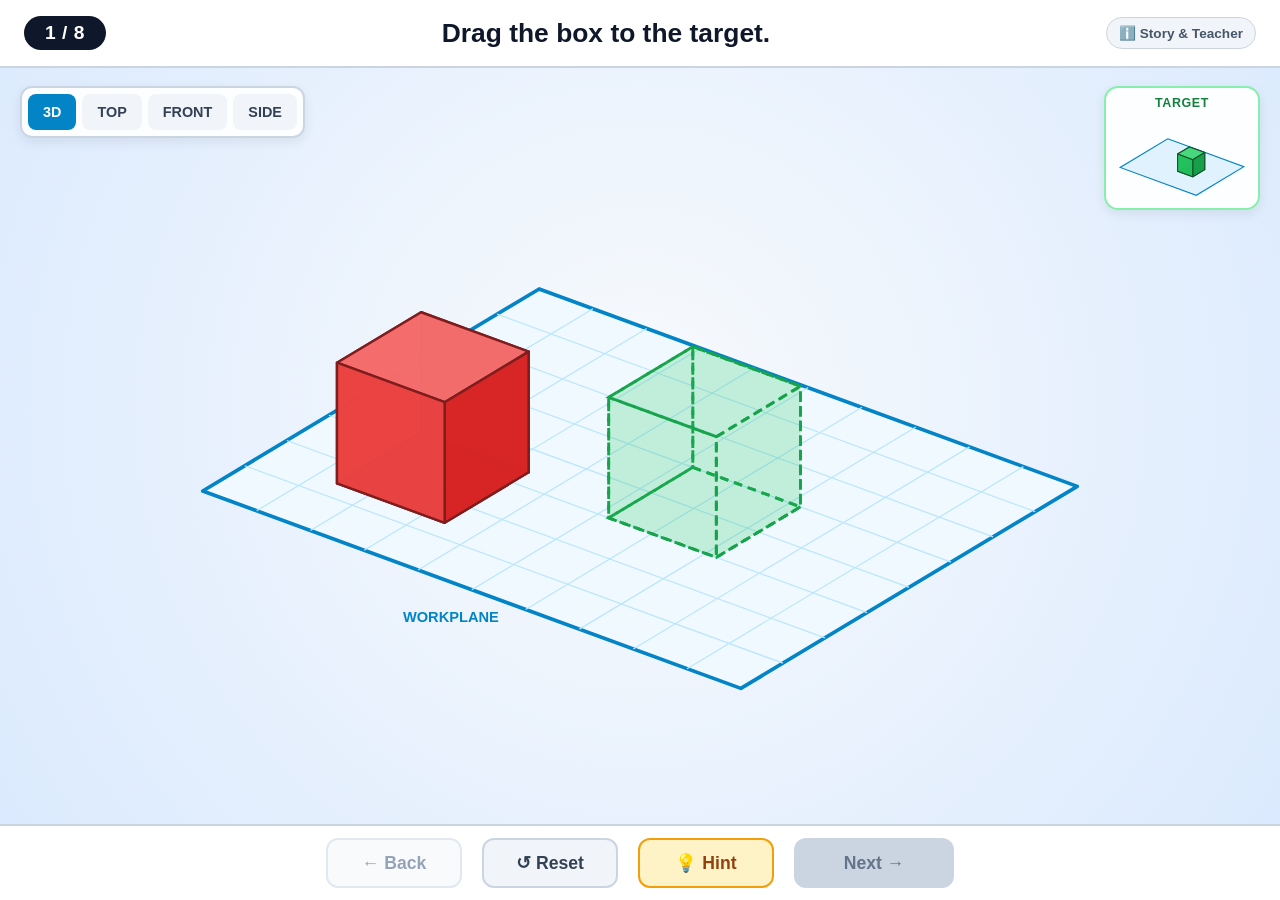
==== Builder-Island-Student.html @ 07649b6f "Complete Builder Island 3D Practice Playground" ====
<!DOCTYPE html>
<html lang="en">
<head>
  <meta charset="UTF-8" />
  <meta name="viewport" content="width=device-width, initial-scale=1.0" />
  <title>Builder Island</title>
  <link rel="icon" href="data:image/svg+xml,%3Csvg xmlns='http://www.w3.org/2000/svg' viewBox='0 0 64 64'%3E%3Crect x='12' y='16' width='40' height='36' rx='8' fill='%2338bdf8' stroke='%230284c7' stroke-width='4'/%3E%3Ccircle cx='24' cy='34' r='5' fill='%230f172a'/%3E%3Ccircle cx='40' cy='34' r='5' fill='%230f172a'/%3E%3C/svg%3E" />
  <style>
:root {
  --bg-sky: #e0f2fe;
  --bg-bar: #ffffff;
  --text-dark: #0f172a;
  --primary: #0284c7;
  --success: #16a34a;
  --hint-amber: #f59e0b;
  --border-light: #cbd5e1;
}

*,
*::before,
*::after {
  box-sizing: border-box;
}

html,
body {
  margin: 0;
  padding: 0;
  width: 100%;
  height: 100%;
  overflow: hidden;
  font-family: -apple-system, BlinkMacSystemFont, "Segoe UI", Roboto, Helvetica, Arial, sans-serif;
  background: var(--bg-sky);
  color: var(--text-dark);
  user-select: none;
}

.hidden {
  display: none !important;
}

.app-shell {
  display: flex;
  flex-direction: column;
  width: 100vw;
  height: 100vh;
}

/* 1 & 2. Minimal Top Bar: Progress (e.g., 1 / 8) + Short Instruction (<= 6 words) */
.top-bar {
  height: 68px;
  background: var(--bg-bar);
  border-bottom: 2px solid var(--border-light);
  padding: 0 24px;
  display: flex;
  align-items: center;
  justify-content: space-between;
  gap: 16px;
  flex-shrink: 0;
}

.progress-badge {
  background: #0f172a;
  color: #ffffff;
  font-size: 1.2rem;
  font-weight: 800;
  padding: 6px 16px;
  border-radius: 999px;
  letter-spacing: 0.5px;
  min-width: 82px;
  text-align: center;
}

.short-instruction {
  margin: 0;
  font-size: 1.65rem;
  font-weight: 800;
  color: #0f172a;
  text-align: center;
  flex: 1;
}

.info-corner-btn {
  background: #f1f5f9;
  border: 1px solid #cbd5e1;
  color: #475569;
  font-size: 0.85rem;
  font-weight: 600;
  padding: 7px 12px;
  border-radius: 999px;
  cursor: pointer;
}

.info-corner-btn:hover {
  background: #e2e8f0;
  color: #0f172a;
}

.storage-toast {
  background: #fef3c7;
  color: #92400e;
  text-align: center;
  padding: 4px 12px;
  font-size: 0.82rem;
  font-weight: 700;
}

/* 3. Single Large 3D Interactive Workspace */
.stage-container {
  position: relative;
  flex: 1;
  width: 100%;
  background: radial-gradient(circle at 50% 45%, #f8fafc 0%, #dbeafe 100%);
  overflow: hidden;
  display: flex;
  align-items: center;
  justify-content: center;
}

.workspace-svg {
  width: 100%;
  height: 100%;
  display: block;
  touch-action: none;
}

/* ViewCube Face Switcher inside 3D Workspace */
.viewcube-widget {
  position: absolute;
  top: 18px;
  left: 20px;
  display: flex;
  gap: 6px;
  background: rgba(255, 255, 255, 0.92);
  padding: 6px;
  border-radius: 12px;
  border: 2px solid #cbd5e1;
  box-shadow: 0 4px 12px rgba(15, 23, 42, 0.08);
}

.cube-face-btn {
  background: #f1f5f9;
  border: 2px solid transparent;
  border-radius: 8px;
  padding: 8px 13px;
  font-size: 0.9rem;
  font-weight: 800;
  color: #334155;
  cursor: pointer;
  transition: all 0.12s ease;
}

.cube-face-btn:hover {
  background: #e2e8f0;
}

.cube-face-btn.active {
  background: var(--primary);
  color: #ffffff;
}

.cube-face-btn.hint-pulse {
  border-color: var(--hint-amber);
  box-shadow: 0 0 0 4px rgba(245, 158, 11, 0.35);
  animation: pulseRing 1s infinite alternate;
}

/* 4. Small Target Outline / Schematic Thumbnail */
.target-preview-card {
  position: absolute;
  top: 18px;
  right: 20px;
  width: 156px;
  background: rgba(255, 255, 255, 0.94);
  border: 2px solid #86efac;
  border-radius: 14px;
  padding: 8px 10px 6px;
  box-shadow: 0 4px 12px rgba(15, 23, 42, 0.08);
  display: flex;
  flex-direction: column;
  align-items: center;
  pointer-events: none;
}

.target-preview-label {
  font-size: 0.78rem;
  font-weight: 800;
  text-transform: uppercase;
  color: #15803d;
  letter-spacing: 0.6px;
}

.target-mini-svg {
  width: 136px;
  height: 92px;
  display: block;
}

/* Visual Hint Toast */
.hint-toast {
  position: absolute;
  bottom: 20px;
  left: 50%;
  transform: translateX(-50%);
  background: #fffbeb;
  border: 2px solid var(--hint-amber);
  color: #92400e;
  font-size: 1.05rem;
  font-weight: 800;
  padding: 8px 20px;
  border-radius: 999px;
  box-shadow: 0 6px 16px rgba(15, 23, 42, 0.12);
  pointer-events: none;
}

/* 5. Bottom Bar: Reset, Hint, Next */
.bottom-bar {
  height: 76px;
  background: var(--bg-bar);
  border-top: 2px solid var(--border-light);
  padding: 0 28px;
  display: flex;
  align-items: center;
  justify-content: center;
  gap: 20px;
  flex-shrink: 0;
}

.ctrl-btn {
  min-width: 136px;
  height: 50px;
  border-radius: 12px;
  border: 2px solid transparent;
  font-family: inherit;
  font-size: 1.1rem;
  font-weight: 800;
  cursor: pointer;
  transition: transform 0.1s ease, background 0.15s ease, opacity 0.15s ease;
}

.ctrl-btn:active:not(:disabled) {
  transform: scale(0.97);
}

.btn-prev {
  background: #f1f5f9;
  border-color: #cbd5e1;
  color: #334155;
}

.btn-prev:hover:not(:disabled) {
  background: #e2e8f0;
}

.btn-prev:disabled {
  background: #f8fafc;
  border-color: #e2e8f0;
  color: #94a3b8;
  cursor: not-allowed;
}

.btn-reset {
  background: #f1f5f9;
  border-color: #cbd5e1;
  color: #334155;
}

.btn-reset:hover {
  background: #e2e8f0;
}

.btn-hint {
  background: #fef3c7;
  border-color: #f59e0b;
  color: #92400e;
}

.btn-hint:hover {
  background: #fde68a;
}

.btn-next {
  background: var(--success);
  color: #ffffff;
  min-width: 160px;
}

.btn-next:disabled {
  background: #cbd5e1;
  color: #64748b;
  cursor: not-allowed;
}

.btn-next:not(:disabled) {
  box-shadow: 0 4px 14px rgba(22, 163, 74, 0.35);
  animation: pulseRing 0.9s infinite alternate;
}

@keyframes pulseRing {
  from {
    transform: scale(1);
  }
  to {
    transform: scale(1.05);
  }
}

/* Separate Story & Teacher Info Modal */
.modal-backdrop {
  position: fixed;
  inset: 0;
  background: rgba(15, 23, 42, 0.55);
  display: flex;
  align-items: center;
  justify-content: center;
  padding: 16px;
  z-index: 200;
}

.modal-card {
  background: #ffffff;
  border-radius: 16px;
  max-width: 520px;
  width: 100%;
  padding: 20px;
  box-shadow: 0 20px 40px rgba(15, 23, 42, 0.25);
  user-select: text;
}

.modal-header {
  display: flex;
  justify-content: space-between;
  align-items: center;
  margin-bottom: 12px;
}

.modal-header h2 {
  margin: 0;
  font-size: 1.2rem;
}

.modal-close-btn {
  background: transparent;
  border: none;
  font-size: 1.25rem;
  cursor: pointer;
}

.practice-badge {
  display: inline-block;
  background: #fef08a;
  color: #854d0e;
  font-weight: 800;
  font-size: 0.82rem;
  padding: 4px 10px;
  border-radius: 999px;
  margin: 0 0 10px;
}

.modal-body h3 {
  margin: 12px 0 4px;
  font-size: 1rem;
}

.modal-body p {
  margin: 0 0 8px;
  font-size: 0.92rem;
  color: #334155;
  line-height: 1.45;
}

.modal-complete-card {
  max-width: 560px;
}

.skills-grid {
  display: grid;
  grid-template-columns: repeat(2, 1fr);
  gap: 6px;
  margin: 6px 0 12px;
}

.skill-chip {
  background: #dcfce7;
  color: #166534;
  border: 1px solid #86efac;
  border-radius: 8px;
  padding: 5px 10px;
  font-size: 0.84rem;
  font-weight: 700;
}

.self-check-list {
  list-style: none;
  padding: 0;
  margin: 6px 0 12px;
  display: flex;
  flex-direction: column;
  gap: 6px;
}

.self-check-list li label {
  display: flex;
  align-items: center;
  gap: 8px;
  background: #f8fafc;
  border: 1px solid #e2e8f0;
  border-radius: 8px;
  padding: 6px 10px;
  font-size: 0.88rem;
  font-weight: 600;
  color: #0f172a;
  cursor: pointer;
}

.teacher-notes-details {
  margin-top: 10px;
  background: #f8fafc;
  border: 1px solid #cbd5e1;
  border-radius: 10px;
  padding: 8px 12px;
  font-size: 0.86rem;
}

.teacher-notes-details summary {
  font-weight: 700;
  cursor: pointer;
  color: #334155;
}

.teacher-shot-list {
  margin: 6px 0 0;
  padding-left: 20px;
  color: #334155;
}

.complete-actions {
  display: flex;
  gap: 12px;
  margin-top: 14px;
}

.btn-free-design {
  flex: 1;
  background: var(--primary);
  color: #ffffff;
}

.btn-free-design:hover {
  background: #0369a1;
}

.btn-replay-all {
  flex: 1;
  background: #f1f5f9;
  border-color: #cbd5e1;
  color: #0f172a;
}

.btn-replay-all:hover {
  background: #e2e8f0;
}

/* Tablet Responsive Adjustments */
@media (max-width: 820px) {
  .top-bar {
    padding: 0 14px;
  }
  .short-instruction {
    font-size: 1.25rem;
  }
  .target-preview-card {
    width: 128px;
  }
  .ctrl-btn {
    min-width: 110px;
    font-size: 1rem;
  }
}

</style>
</head>
<body>
  <div class="app-shell">
    <!-- 1 & 2. Minimal Top Bar: Short Progress (e.g. 1 / 8) + Single Short Instruction (<= 6 words) -->
    <header class="top-bar">
      <div class="progress-badge" id="step-progress" aria-label="Progress">1 / 8</div>
      <h1 class="short-instruction" id="step-instruction">Drag the box to the target.</h1>
      <button type="button" class="info-corner-btn" id="btn-open-info" title="Story &amp; Teacher Info">
        ℹ️ Story &amp; Teacher
      </button>
    </header>

    <!-- Storage Warning (only visible if browser storage is blocked) -->
    <div class="storage-toast hidden" id="storage-warning-banner" role="alert">
      Practice mode only — progress won’t save after refresh.
    </div>

    <!-- 3. Single Large 3D Interactive Workspace -->
    <main class="stage-container">
      <svg
        id="workspace-3d"
        viewBox="0 0 1000 620"
        class="workspace-svg"
        role="application"
        aria-label="3D Interactive Workspace"
      >
        <!-- Rendered dynamically by src/app.js -->
      </svg>

      <!-- Interactive ViewCube Overlay inside the 3D Workspace (View Different Faces) -->
      <div class="viewcube-widget" aria-label="View Faces">
        <button type="button" class="cube-face-btn active" data-view="ISO" id="view-btn-iso">3D</button>
        <button type="button" class="cube-face-btn" data-view="TOP" id="view-btn-top">TOP</button>
        <button type="button" class="cube-face-btn" data-view="FRONT" id="view-btn-front">FRONT</button>
        <button type="button" class="cube-face-btn" data-view="SIDE" id="view-btn-side">SIDE</button>
      </div>

      <!-- 4. Small Target Outline / Schematic Thumbnail -->
      <div class="target-preview-card" aria-label="Target Preview">
        <span class="target-preview-label">Target</span>
        <svg id="target-mini-svg" viewBox="0 0 140 100" class="target-mini-svg" aria-hidden="true"></svg>
      </div>

      <!-- Ultra-short visual hint pill (hidden unless Hint is clicked) -->
      <div class="hint-toast hidden" id="hint-toast" role="status"></div>
    </main>

    <!-- 5. Bottom Control Bar: Back, Reset, Hint, Next -->
    <footer class="bottom-bar">
      <button type="button" class="ctrl-btn btn-prev" id="btn-prev" disabled>
        ← Back
      </button>
      <button type="button" class="ctrl-btn btn-reset" id="btn-reset">
        ↺ Reset
      </button>
      <button type="button" class="ctrl-btn btn-hint" id="btn-hint">
        💡 Hint
      </button>
      <button type="button" class="ctrl-btn btn-next" id="btn-next" disabled>
        Next →
      </button>
    </footer>
  </div>

  <!-- Separate Story & Teacher Info Modal (Kept completely out of the main practice interface) -->
  <div class="modal-backdrop hidden" id="modal-info" role="dialog" aria-modal="true" aria-labelledby="modal-info-title">
    <div class="modal-card">
      <div class="modal-header">
        <h2 id="modal-info-title">Builder Island — Story &amp; Teacher Guide</h2>
        <button type="button" class="modal-close-btn" id="btn-close-info" aria-label="Close">✕</button>
      </div>
      <div class="modal-body">
        <p class="practice-badge">Practice model — not the Tinkercad editor.</p>
        <h3>Island Story</h3>
        <p id="story-text">
          “A little robot has arrived on Builder Island. It has no home yet! Help it build a safe base, a doorway, and a welcome sign.”
        </p>
        <h3>Try It in Tinkercad (Student Self-Check)</h3>
        <p>
          In your teacher’s prepared Tinkercad workspace, place a <strong>Box</strong> and resize it to <strong>40 × 30 × 4 mm</strong>.
          (Self-check only — this site never connects to Tinkercad or collects accounts.)
        </p>
        <ul class="self-check-list">
          <li><label><input type="checkbox" class="tinkercad-check" data-check="box" /> Dragged 1 Box onto the Tinkercad Workplane</label></li>
          <li><label><input type="checkbox" class="tinkercad-check" data-check="size" /> Changed dimensions to 40 × 30 × 4 mm</label></li>
          <li><label><input type="checkbox" class="tinkercad-check" data-check="flat" /> Checked TOP and FRONT views (sits flat at Z = 0)</label></li>
        </ul>
        <details class="teacher-notes-details">
          <summary>Teacher Notes &amp; Optional Real Screenshot Checklist</summary>
          <p>
            This site uses original interactive 3D SVGs and does not impersonate the Tinkercad UI. If you prepare printed classroom cards, you can capture these 3 real Tinkercad screenshots:
          </p>
          <ol class="teacher-shot-list">
            <li>Basic Shapes panel showing the red <strong>Box</strong> tool.</li>
            <li>A Box on the Workplane with white resize squares and <code>40 × 30 × 4 mm</code> labels.</li>
            <li>The top-left <strong>ViewCube</strong> showing <code>TOP</code> and <code>FRONT</code> faces.</li>
          </ol>
        </details>
      </div>
    </div>
  </div>

  <!-- Completion Modal after Step 8 (Review My Skills, Try It in Tinkercad, Change My Design, Replay) -->
  <div class="modal-backdrop hidden" id="modal-complete" role="dialog" aria-modal="true" aria-labelledby="modal-complete-title">
    <div class="modal-card modal-complete-card">
      <div class="modal-header">
        <h2 id="modal-complete-title">🎉 Safe Robot Base Complete!</h2>
        <button type="button" class="modal-close-btn" id="btn-close-complete" aria-label="Close">✕</button>
      </div>
      <div class="modal-body">
        <p class="practice-badge">Practice model — not the Tinkercad editor.</p>
        <p>
          You mastered all 8 spatial 3D steps and built Little Bot’s <strong>40 × 30 × 4 mm</strong> Safe Base!
        </p>

        <h3>Review My Skills (8 / 8)</h3>
        <div class="skills-grid" id="skills-review-grid">
          <span class="skill-chip">✓ 1. Drag to Move</span>
          <span class="skill-chip">✓ 2. Stretch Length</span>
          <span class="skill-chip">✓ 3. Push Height (4 mm)</span>
          <span class="skill-chip">✓ 4. Look TOP View</span>
          <span class="skill-chip">✓ 5. Rotate 90°</span>
          <span class="skill-chip">✓ 6. Look FRONT View</span>
          <span class="skill-chip">✓ 7. Lift Cone (Z)</span>
          <span class="skill-chip">✓ 8. Pull Width (40×30×4)</span>
        </div>

        <h3>Try It in Tinkercad (Student Self-Check)</h3>
        <p>
          Open your teacher’s prepared Tinkercad environment and build your real base (self-check only):
        </p>
        <ul class="self-check-list">
          <li><label><input type="checkbox" class="tinkercad-check" data-check="box" /> Place a <strong>Box</strong> on the Workplane</label></li>
          <li><label><input type="checkbox" class="tinkercad-check" data-check="size" /> Resize to <strong>Length 40 mm, Width 30 mm, Height 4 mm</strong></label></li>
          <li><label><input type="checkbox" class="tinkercad-check" data-check="flat" /> Check <strong>TOP</strong> and <strong>FRONT</strong> views</label></li>
        </ul>

        <div class="complete-actions">
          <button type="button" class="ctrl-btn btn-free-design" id="btn-change-design">
            🛠️ Change My Design
          </button>
          <button type="button" class="ctrl-btn btn-replay-all" id="btn-replay-all">
            ↺ Replay 1 / 8
          </button>
        </div>
      </div>
    </div>
  </div>

  <script>
(() => {
/**
 * Builder Island — Minimalist 3D Practice Playground Model
 * Strict single-action per step, independent camera/model state, and shared 3D coordinate basis.
 */

const WORKPLANE = Object.freeze({
  width: 100,
  depth: 80,
  maxHeight: 60
});

const CAMERA_PRESETS = Object.freeze({
  ISO: { face: '3D', yaw: 38, pitch: 28 },
  TOP: { face: 'TOP', yaw: 0, pitch: 88 },
  FRONT: { face: 'FRONT', yaw: 0, pitch: 6 },
  SIDE: { face: 'SIDE', yaw: 88, pitch: 6 }
});

const STORY_INTRO =
  'A little robot has arrived on Builder Island. It has no home yet! Help it build a safe base, a doorway, and a welcome sign.';

/**
 * 8 minimalist hands-on tasks.
 * Each step practices strictly ONE primary action and only enables its relevant control.
 */
const STEPS = Object.freeze([
  {
    step: 1,
    instruction: 'Drag the box to the target.',
    hintText: 'Drag the red box.',
    allowedAction: 'move',
    initialCamera: 'ISO',
    initialBox: { x: 14, y: 46, z: 0, length: 20, width: 20, height: 20, rotation: 0 },
    target: { x: 52, y: 30, z: 0, length: 20, width: 20, height: 20, rotation: 0 }
  },
  {
    step: 2,
    instruction: 'Stretch the box to fit.',
    hintText: 'Drag the right white square.',
    allowedAction: 'length',
    initialCamera: 'ISO',
    initialBox: { x: 30, y: 30, z: 0, length: 20, width: 20, height: 20, rotation: 0 },
    target: { x: 30, y: 30, z: 0, length: 44, width: 20, height: 20, rotation: 0 }
  },
  {
    step: 3,
    instruction: 'Push the top handle down.',
    hintText: 'Drag the top square down.',
    allowedAction: 'height',
    initialCamera: 'ISO',
    initialBox: { x: 30, y: 25, z: 0, length: 40, width: 30, height: 26, rotation: 0 },
    target: { x: 30, y: 25, z: 0, length: 40, width: 30, height: 4, rotation: 0 }
  },
  {
    step: 4,
    instruction: 'Look from the TOP view.',
    hintText: 'Click TOP on the view bar.',
    allowedAction: 'view-top',
    initialCamera: 'ISO',
    requiredFace: 'TOP',
    initialBox: { x: 35, y: 25, z: 0, length: 30, width: 30, height: 14, rotation: 0 },
    target: { x: 35, y: 25, z: 0, length: 30, width: 30, height: 14, rotation: 0 }
  },
  {
    step: 5,
    instruction: 'Rotate the box to fit.',
    hintText: 'Hold and turn the ↻ handle.',
    allowedAction: 'rotate',
    initialCamera: 'ISO',
    initialBox: { x: 30, y: 32, z: 0, length: 40, width: 16, height: 14, rotation: 0 },
    target: { x: 30, y: 32, z: 0, length: 40, width: 16, height: 14, rotation: 90 }
  },
  {
    step: 6,
    instruction: 'Look from the FRONT view.',
    hintText: 'Click FRONT on the view bar.',
    allowedAction: 'view-front',
    initialCamera: 'ISO',
    requiredFace: 'FRONT',
    initialBox: { x: 38, y: 30, z: 0, length: 24, width: 20, height: 26, rotation: 0 },
    target: { x: 38, y: 30, z: 0, length: 24, width: 20, height: 26, rotation: 0 }
  },
  {
    step: 7,
    instruction: 'Lift the block up high.',
    hintText: 'Drag the top black cone up.',
    allowedAction: 'lift',
    initialCamera: 'FRONT',
    initialBox: { x: 35, y: 30, z: 0, length: 30, width: 20, height: 10, rotation: 0 },
    target: { x: 35, y: 30, z: 22, length: 30, width: 20, height: 10, rotation: 0 }
  },
  {
    step: 8,
    instruction: 'Pull the front handle out.',
    hintText: 'Drag the front white square.',
    allowedAction: 'width',
    initialCamera: 'ISO',
    initialBox: { x: 30, y: 25, z: 0, length: 40, width: 14, height: 4, rotation: 0 },
    target: { x: 30, y: 25, z: 0, length: 40, width: 30, height: 4, rotation: 0 }
  }
]);

const TOTAL_STEPS = STEPS.length;

function getStepConfig(stepNumber) {
  const index = Math.max(0, Math.min(STEPS.length - 1, (Number(stepNumber) || 1) - 1));
  return STEPS[index];
}

function clamp(val, min, max) {
  return Math.max(min, Math.min(max, val));
}

function normalizeRotation(deg) {
  const raw = Number(deg) || 0;
  const mod = ((raw % 180) + 180) % 180;
  return Math.round(mod);
}

/**
 * Shared 3D coordinate basis for both rendering and target validation.
 * Rotation pivots around the horizontal center (cx, cy) of the unrotated box.
 * Supports smooth intermediate angles (0..180 deg) while dragging, and exact axis-aligned vertices at 0 and 90 deg.
 */
function getBoxVertices(box) {
  const rot = normalizeRotation(box.rotation);
  const cx = box.x + box.length / 2;
  const cy = box.y + box.width / 2;
  const z0 = box.z || 0;
  const z1 = z0 + box.height;

  if (rot === 0 || rot === 90) {
    const effLength = rot === 90 ? box.width : box.length;
    const effWidth = rot === 90 ? box.length : box.width;

    const x0 = cx - effLength / 2;
    const x1 = cx + effLength / 2;
    const y0 = cy - effWidth / 2;
    const y1 = cy + effWidth / 2;

    return {
      x0,
      x1,
      y0,
      y1,
      z0,
      z1,
      cx,
      cy,
      effLength,
      effWidth,
      corners: [
        { x: x0, y: y0, z: z0 }, // 0: back-left-bottom
        { x: x1, y: y0, z: z0 }, // 1: back-right-bottom
        { x: x1, y: y1, z: z0 }, // 2: front-right-bottom
        { x: x0, y: y1, z: z0 }, // 3: front-left-bottom
        { x: x0, y: y0, z: z1 }, // 4: back-left-top
        { x: x1, y: y0, z: z1 }, // 5: back-right-top
        { x: x1, y: y1, z: z1 }, // 6: front-right-top
        { x: x0, y: y1, z: z1 }  // 7: front-left-top
      ]
    };
  }

  // Smooth intermediate angle during click-and-hold turning
  const rad = (rot * Math.PI) / 180;
  const cosA = Math.cos(rad);
  const sinA = Math.sin(rad);
  const hx = box.length / 2;
  const hy = box.width / 2;

  const localBase = [
    { lx: -hx, ly: -hy },
    { lx: hx, ly: -hy },
    { lx: hx, ly: hy },
    { lx: -hx, ly: hy }
  ];

  const baseCorners = localBase.map(({ lx, ly }) => ({
    x: cx + lx * cosA - ly * sinA,
    y: cy + lx * sinA + ly * cosA
  }));

  const xs = baseCorners.map((p) => p.x);
  const ys = baseCorners.map((p) => p.y);
  const x0 = Math.min(...xs);
  const x1 = Math.max(...xs);
  const y0 = Math.min(...ys);
  const y1 = Math.max(...ys);

  return {
    x0,
    x1,
    y0,
    y1,
    z0,
    z1,
    cx,
    cy,
    effLength: x1 - x0,
    effWidth: y1 - y0,
    corners: [
      { x: baseCorners[0].x, y: baseCorners[0].y, z: z0 },
      { x: baseCorners[1].x, y: baseCorners[1].y, z: z0 },
      { x: baseCorners[2].x, y: baseCorners[2].y, z: z0 },
      { x: baseCorners[3].x, y: baseCorners[3].y, z: z0 },
      { x: baseCorners[0].x, y: baseCorners[0].y, z: z1 },
      { x: baseCorners[1].x, y: baseCorners[1].y, z: z1 },
      { x: baseCorners[2].x, y: baseCorners[2].y, z: z1 },
      { x: baseCorners[3].x, y: baseCorners[3].y, z: z1 }
    ]
  };
}

function createStepState(stepNumber = 1, completedSteps = []) {
  const cfg = getStepConfig(stepNumber);
  const cam = CAMERA_PRESETS[cfg.initialCamera] || CAMERA_PRESETS.ISO;
  return {
    version: 3,
    currentStep: cfg.step,
    completedSteps: Array.from(new Set(completedSteps)),
    box: { ...cfg.initialBox },
    selected: true,
    camera: { ...cam },
    hintActive: false,
    freePlay: false
  };
}

function createInitialState() {
  return createStepState(1, []);
}

/**
 * Evaluates whether the current state matches the step target using the shared 3D coordinate basis.
 */
function evaluateStepMatch(state) {
  const cfg = getStepConfig(state.currentStep);
  const bv = getBoxVertices(state.box);
  const tv = getBoxVertices(cfg.target);

  const tol = 2.5;
  const x0Ok = Math.abs(bv.x0 - tv.x0) <= tol;
  const x1Ok = Math.abs(bv.x1 - tv.x1) <= tol;
  const y0Ok = Math.abs(bv.y0 - tv.y0) <= tol;
  const y1Ok = Math.abs(bv.y1 - tv.y1) <= tol;
  const z0Ok = Math.abs(bv.z0 - tv.z0) <= tol;
  const z1Ok = Math.abs(bv.z1 - tv.z1) <= tol;
  const rotOk = normalizeRotation(state.box.rotation) === normalizeRotation(cfg.target.rotation);
  const faceOk = !cfg.requiredFace || state.camera.face === cfg.requiredFace;

  const matched = x0Ok && x1Ok && y0Ok && y1Ok && z0Ok && z1Ok && rotOk && faceOk;

  return {
    matched,
    x0Ok,
    x1Ok,
    y0Ok,
    y1Ok,
    z0Ok,
    z1Ok,
    rotOk,
    faceOk
  };
}

/**
 * Snaps only the active dimension/property when dragged within 2.5mm of target.
 */
function snapBoxToTargetIfClose(box, target, allowedAction) {
  const next = { ...box };
  if (allowedAction === 'move' && Math.abs(next.x - target.x) <= 3 && Math.abs(next.y - target.y) <= 3) {
    next.x = target.x;
    next.y = target.y;
  }
  if (allowedAction === 'length' && Math.abs(next.length - target.length) <= 2.5) {
    next.length = target.length;
  }
  if (allowedAction === 'width' && Math.abs(next.width - target.width) <= 2.5) {
    next.width = target.width;
  }
  if (allowedAction === 'height' && Math.abs(next.height - target.height) <= 2.5) {
    next.height = target.height;
  }
  if (allowedAction === 'lift' && Math.abs(next.z - target.z) <= 2.5) {
    next.z = target.z;
  }
  if (allowedAction === 'rotate' && Math.abs(next.rotation - target.rotation) <= 15) {
    next.rotation = target.rotation;
  }
  return next;
}

/**
 * Updates only the property permitted by the current step's `allowedAction`.
 * View steps ('view-top', 'view-front') never allow modifying the box.
 */
function updateBoxInState(state, updates, enableSnap = true) {
  const cfg = getStepConfig(state.currentStep);
  const allowed = state.freePlay ? 'all' : cfg.allowedAction;

  // View-only steps do not allow modifying the box
  if (allowed === 'view-top' || allowed === 'view-front') {
    return state;
  }

  const b = state.box;
  let length = b.length;
  let width = b.width;
  let height = b.height;
  let x = b.x;
  let y = b.y;
  let z = b.z;
  let rotation = b.rotation;

  if (allowed === 'all' || allowed === 'length') {
    if (updates.length !== undefined) length = clamp(Math.round(updates.length), 6, WORKPLANE.width - x);
  }
  if (allowed === 'all' || allowed === 'width') {
    if (updates.width !== undefined) width = clamp(Math.round(updates.width), 6, WORKPLANE.depth - y);
  }
  if (allowed === 'all' || allowed === 'height') {
    if (updates.height !== undefined) height = clamp(Math.round(updates.height), 2, WORKPLANE.maxHeight);
  }
  if (allowed === 'all' || allowed === 'move') {
    if (updates.x !== undefined) x = clamp(Math.round(updates.x), 0, WORKPLANE.width - length);
    if (updates.y !== undefined) y = clamp(Math.round(updates.y), 0, WORKPLANE.depth - width);
  }
  if (allowed === 'all' || allowed === 'lift') {
    if (updates.z !== undefined) z = clamp(Math.round(updates.z), 0, 36);
  }
  if (allowed === 'all' || allowed === 'rotate') {
    if (updates.rotation !== undefined) rotation = normalizeRotation(updates.rotation);
  }

  const rawBox = { x, y, z, length, width, height, rotation };
  const finalBox =
    enableSnap && !state.freePlay ? snapBoxToTargetIfClose(rawBox, cfg.target, allowed) : rawBox;

  const nextState = {
    ...state,
    box: finalBox
  };

  const match = evaluateStepMatch(nextState);
  if (match.matched && !nextState.completedSteps.includes(nextState.currentStep)) {
    nextState.completedSteps = [...nextState.completedSteps, nextState.currentStep];
  }

  return nextState;
}

/**
 * Updates ONLY the camera state. Never mutates `state.box`.
 */
function setCameraInState(state, cameraUpdates) {
  const nextCamera = {
    ...state.camera,
    ...cameraUpdates
  };
  const nextState = {
    ...state,
    box: { ...state.box },
    camera: nextCamera
  };
  const match = evaluateStepMatch(nextState);
  if (match.matched && !nextState.completedSteps.includes(nextState.currentStep)) {
    nextState.completedSteps = [...nextState.completedSteps, nextState.currentStep];
  }
  return nextState;
}


/**
 * Builder Island — Progress Storage Manager
 * Uses independent storage key `builder-island.progress.v1`.
 * Isolates demo/test data from student data and handles unavailable storage gracefully.
 */



const STUDENT_STORAGE_KEY = 'builder-island.progress.v1';
const ISOLATED_TEST_STORAGE_KEY = 'builder-island.isolated-test.v1';
const ISOLATED_DEMO_STORAGE_KEY = 'builder-island.demo.v3';

function getRuntimeStorageConfig(searchString = '') {
  const params = new URLSearchParams(searchString);
  const mode = params.get('mode') || 'student';
  const forceDisableStorage = params.get('storage') === 'disabled';
  const isIsolated = mode === 'test' || mode === 'demo';

  let storageKey = STUDENT_STORAGE_KEY;
  if (mode === 'test') storageKey = ISOLATED_TEST_STORAGE_KEY;
  if (mode === 'demo') storageKey = ISOLATED_DEMO_STORAGE_KEY;

  return {
    mode,
    isIsolated,
    forceDisableStorage,
    storageKey
  };
}

function createStorageManager(options = {}) {
  const config = getRuntimeStorageConfig(options.searchString ?? '');
  const storageKey = options.storageKey ?? config.storageKey;
  const forceDisable = options.forceDisableStorage ?? config.forceDisableStorage;

  const memoryFallback = new Map();
  let storageAvailable = false;
  let backend = null;

  if (!forceDisable) {
    try {
      const candidate =
        options.customStorage ??
        (typeof window !== 'undefined' && window.localStorage ? window.localStorage : null);

      if (candidate) {
        const probeKey = `${storageKey}.__probe__`;
        candidate.setItem(probeKey, '1');
        candidate.removeItem(probeKey);
        backend = candidate;
        storageAvailable = true;
      }
    } catch (_err) {
      storageAvailable = false;
      backend = null;
    }
  }

  function sanitizeLoadedState(parsed) {
    if (!parsed || typeof parsed !== 'object' || parsed.version !== 3) {
      return createInitialState();
    }

    const step = Number.isFinite(Number(parsed.currentStep))
      ? Math.max(1, Math.min(TOTAL_STEPS, Math.round(Number(parsed.currentStep))))
      : 1;

    const completedSteps = Array.isArray(parsed.completedSteps)
      ? Array.from(
          new Set(
            parsed.completedSteps
              .map((n) => Number(n))
              .filter((n) => Number.isInteger(n) && n >= 1 && n <= TOTAL_STEPS)
          )
        )
      : [];

    const state = createStepState(step, completedSteps);

    if (parsed.box && typeof parsed.box === 'object') {
      const length = Number.isFinite(Number(parsed.box.length))
        ? clamp(Math.round(Number(parsed.box.length)), 6, WORKPLANE.width)
        : state.box.length;
      const width = Number.isFinite(Number(parsed.box.width))
        ? clamp(Math.round(Number(parsed.box.width)), 6, WORKPLANE.depth)
        : state.box.width;
      const height = Number.isFinite(Number(parsed.box.height))
        ? clamp(Math.round(Number(parsed.box.height)), 2, WORKPLANE.maxHeight)
        : state.box.height;
      const x = Number.isFinite(Number(parsed.box.x))
        ? clamp(Math.round(Number(parsed.box.x)), 0, WORKPLANE.width - length)
        : state.box.x;
      const y = Number.isFinite(Number(parsed.box.y))
        ? clamp(Math.round(Number(parsed.box.y)), 0, WORKPLANE.depth - width)
        : state.box.y;
      const z = Number.isFinite(Number(parsed.box.z))
        ? clamp(Math.round(Number(parsed.box.z)), 0, 36)
        : state.box.z;
      const rotation = Number.isFinite(Number(parsed.box.rotation))
        ? normalizeRotation(parsed.box.rotation)
        : state.box.rotation;

      state.box = { x, y, z, length, width, height, rotation };
    }

    if (parsed.camera && typeof parsed.camera === 'object') {
      state.camera = {
        face: typeof parsed.camera.face === 'string' ? parsed.camera.face : state.camera.face,
        yaw: Number.isFinite(Number(parsed.camera.yaw)) ? Number(parsed.camera.yaw) : state.camera.yaw,
        pitch: Number.isFinite(Number(parsed.camera.pitch)) ? Number(parsed.camera.pitch) : state.camera.pitch
      };
    }

    return state;
  }

  function loadProgress() {
    try {
      const raw = storageAvailable && backend ? backend.getItem(storageKey) : memoryFallback.get(storageKey);
      if (!raw) return createInitialState();
      return sanitizeLoadedState(JSON.parse(raw));
    } catch (_err) {
      return createInitialState();
    }
  }

  function saveProgress(state) {
    const payload = JSON.stringify({
      version: 3,
      updatedAt: new Date().toISOString(),
      currentStep: state.currentStep,
      completedSteps: state.completedSteps,
      box: state.box,
      camera: state.camera
    });

    if (storageAvailable && backend) {
      try {
        backend.setItem(storageKey, payload);
        return { savedToPersistentStorage: true, storageKey };
      } catch (_err) {
        storageAvailable = false;
      }
    }

    memoryFallback.set(storageKey, payload);
    return { savedToPersistentStorage: false, storageKey };
  }

  function clearProgress() {
    if (storageAvailable && backend) {
      try {
        backend.removeItem(storageKey);
      } catch (_err) {
        // ignore
      }
    }
    memoryFallback.delete(storageKey);
  }

  return {
    get storageKey() {
      return storageKey;
    },
    get isStorageAvailable() {
      return storageAvailable;
    },
    get isIsolatedMode() {
      return config.isIsolated;
    },
    get mode() {
      return config.mode;
    },
    loadProgress,
    saveProgress,
    clearProgress
  };
}


/**
 * Builder Island — Minimalist 3D Practice Playground Controller
 * Enforces single-action per step, relevant-only handles, and independent camera/model state.
 */





const storageManager = createStorageManager({
  searchString: typeof window !== 'undefined' ? window.location.search : ''
});

let appState = storageManager.loadProgress();
let pointerSession = null;

const dom = {
  stepProgress: document.getElementById('step-progress'),
  stepInstruction: document.getElementById('step-instruction'),
  storageWarningBanner: document.getElementById('storage-warning-banner'),
  workspaceSvg: document.getElementById('workspace-3d'),
  targetMiniSvg: document.getElementById('target-mini-svg'),
  hintToast: document.getElementById('hint-toast'),
  btnPrev: document.getElementById('btn-prev'),
  btnReset: document.getElementById('btn-reset'),
  btnHint: document.getElementById('btn-hint'),
  btnNext: document.getElementById('btn-next'),
  btnOpenInfo: document.getElementById('btn-open-info'),
  btnCloseInfo: document.getElementById('btn-close-info'),
  modalInfo: document.getElementById('modal-info'),
  modalComplete: document.getElementById('modal-complete'),
  btnCloseComplete: document.getElementById('btn-close-complete'),
  btnChangeDesign: document.getElementById('btn-change-design'),
  btnReplayAll: document.getElementById('btn-replay-all'),
  viewBtns: Array.from(document.querySelectorAll('.cube-face-btn'))
};

/**
 * Projects a 3D point (wx, wy, wz) onto 2D SVG coordinates based on camera yaw & pitch.
 */
function projectPoint(wx, wy, wz, cam, cx = 500, cy = 340, scale = 5.6) {
  const dx = wx - WORKPLANE.width / 2;
  const dy = wy - WORKPLANE.depth / 2;
  const dz = wz;

  const yawRad = (cam.yaw * Math.PI) / 180;
  const pitchRad = (cam.pitch * Math.PI) / 180;

  const rx = dx * Math.cos(yawRad) - dy * Math.sin(yawRad);
  const ry = dx * Math.sin(yawRad) + dy * Math.cos(yawRad);

  const screenX = cx + rx * scale;
  const screenY = cy + ry * Math.sin(pitchRad) * scale - dz * Math.cos(pitchRad) * scale;
  const depth = ry * Math.cos(pitchRad) + dz * Math.sin(pitchRad);

  return { x: screenX, y: screenY, depth };
}

/**
 * Renders a 3D box (either solid interactive block or translucent target ghost outline)
 * using the exact shared `getBoxVertices(box)` coordinate basis from `src/model.js`.
 */
function buildBoxSvgFaces(box, cam, cx, cy, scale, styleOptions) {
  const { corners } = getBoxVertices(box);
  const pts = corners.map((c) => projectPoint(c.x, c.y, c.z, cam, cx, cy, scale));

  const faces = [
    { id: 'bottom', indices: [0, 1, 2, 3] },
    { id: 'back', indices: [0, 1, 5, 4] },
    { id: 'left', indices: [0, 3, 7, 4] },
    { id: 'right', indices: [1, 2, 6, 5] },
    { id: 'front', indices: [3, 2, 6, 7] },
    { id: 'top', indices: [4, 5, 6, 7] }
  ];

  faces.forEach((f) => {
    f.avgDepth = f.indices.reduce((sum, idx) => sum + pts[idx].depth, 0) / 4;
  });
  faces.sort((a, b) => a.avgDepth - b.avgDepth);

  return faces
    .map((f) => {
      const polyPoints = f.indices.map((i) => `${pts[i].x.toFixed(1)},${pts[i].y.toFixed(1)}`).join(' ');
      if (styleOptions.isTarget) {
        return `<polygon points="${polyPoints}" fill="${styleOptions.fill}" stroke="${styleOptions.stroke}" stroke-width="${styleOptions.strokeWidth}" stroke-dasharray="${styleOptions.dashArray || '6 4'}" />`;
      }
      const faceColor = styleOptions.faceColors?.[f.id] || styleOptions.fill;
      return `<polygon points="${polyPoints}" fill="${faceColor}" fill-opacity="${styleOptions.opacity ?? 0.94}" stroke="${styleOptions.stroke}" stroke-width="${styleOptions.strokeWidth}" stroke-linejoin="round" />`;
    })
    .join('');
}

/**
 * Renders only the handle relevant to the current step's `allowedAction` (or all handles in freePlay).
 */
function buildRelevantHandleMarkup(allowedAction, v, cam, cx, cy, scale, hintActive) {
  const hSize = 18;
  const pulseRing = (pt) =>
    `<circle cx="${pt.x.toFixed(1)}" cy="${pt.y.toFixed(1)}" r="24" fill="none" stroke="#f59e0b" stroke-width="4" stroke-dasharray="5 3" pointer-events="none" />`;

  const showAll = allowedAction === 'all';
  const parts = [];

  if (allowedAction === 'move' && hintActive) {
    const centerPt = projectPoint((v.x0 + v.x1) / 2, (v.y0 + v.y1) / 2, (v.z0 + v.z1) / 2, cam, cx, cy, scale);
    parts.push(pulseRing(centerPt));
  }

  if (showAll || allowedAction === 'length') {
    const rightMid = projectPoint(v.x1, (v.y0 + v.y1) / 2, v.z0, cam, cx, cy, scale);
    parts.push(`
      ${hintActive && !showAll ? pulseRing(rightMid) : ''}
      <rect
        class="handle-node"
        data-action="length"
        x="${(rightMid.x - hSize / 2).toFixed(1)}"
        y="${(rightMid.y - hSize / 2).toFixed(1)}"
        width="${hSize}"
        height="${hSize}"
        rx="4"
        fill="#ffffff"
        stroke="#0f172a"
        stroke-width="3"
        style="cursor: ew-resize;"
      />
    `);
  }

  if (showAll || allowedAction === 'width') {
    const frontMid = projectPoint((v.x0 + v.x1) / 2, v.y1, v.z0, cam, cx, cy, scale);
    parts.push(`
      ${hintActive && !showAll ? pulseRing(frontMid) : ''}
      <rect
        class="handle-node"
        data-action="width"
        x="${(frontMid.x - hSize / 2).toFixed(1)}"
        y="${(frontMid.y - hSize / 2).toFixed(1)}"
        width="${hSize}"
        height="${hSize}"
        rx="4"
        fill="#ffffff"
        stroke="#0f172a"
        stroke-width="3"
        style="cursor: ns-resize;"
      />
    `);
  }

  if (showAll || allowedAction === 'height') {
    const topCenter = projectPoint((v.x0 + v.x1) / 2, (v.y0 + v.y1) / 2, v.z1, cam, cx, cy, scale);
    parts.push(`
      ${hintActive && !showAll ? pulseRing(topCenter) : ''}
      <rect
        class="handle-node"
        data-action="height"
        x="${(topCenter.x - hSize / 2).toFixed(1)}"
        y="${(topCenter.y - hSize / 2).toFixed(1)}"
        width="${hSize}"
        height="${hSize}"
        rx="4"
        fill="#ffffff"
        stroke="#2563eb"
        stroke-width="3"
        style="cursor: ns-resize;"
      />
    `);
  }

  if (showAll || allowedAction === 'lift') {
    const topCenter = projectPoint((v.x0 + v.x1) / 2, (v.y0 + v.y1) / 2, v.z1, cam, cx, cy, scale);
    const liftConePt = projectPoint((v.x0 + v.x1) / 2, (v.y0 + v.y1) / 2, v.z1 + 12, cam, cx, cy, scale);
    parts.push(`
      ${hintActive && !showAll ? pulseRing(liftConePt) : ''}
      <line
        x1="${topCenter.x.toFixed(1)}"
        y1="${topCenter.y.toFixed(1)}"
        x2="${liftConePt.x.toFixed(1)}"
        y2="${liftConePt.y.toFixed(1)}"
        stroke="#0f172a"
        stroke-width="2.5"
        pointer-events="none"
      />
      <polygon
        class="handle-node"
        data-action="lift"
        points="${liftConePt.x.toFixed(1)},${(liftConePt.y - 14).toFixed(1)} ${(liftConePt.x - 11).toFixed(1)},${(liftConePt.y + 6).toFixed(1)} ${(liftConePt.x + 11).toFixed(1)},${(liftConePt.y + 6).toFixed(1)}"
        fill="#0f172a"
        stroke="#ffffff"
        stroke-width="2"
        style="cursor: ns-resize;"
      />
    `);
  }

  if (showAll || allowedAction === 'rotate') {
    const c2 = v.corners[2];
    const dirX = c2.x - v.cx;
    const dirY = c2.y - v.cy;
    const len = Math.hypot(dirX, dirY) || 1;
    const hx = c2.x + (dirX / len) * 12;
    const hy = c2.y + (dirY / len) * 12;
    const rotateHandlePt = projectPoint(hx, hy, v.z0, cam, cx, cy, scale);
    const centerPt = projectPoint(v.cx, v.cy, v.z0, cam, cx, cy, scale);
    parts.push(`
      <line
        x1="${centerPt.x.toFixed(1)}"
        y1="${centerPt.y.toFixed(1)}"
        x2="${rotateHandlePt.x.toFixed(1)}"
        y2="${rotateHandlePt.y.toFixed(1)}"
        stroke="#ca8a04"
        stroke-width="2"
        stroke-dasharray="4 4"
        pointer-events="none"
      />
      ${hintActive && !showAll ? pulseRing(rotateHandlePt) : ''}
      <g class="handle-node" data-action="rotate" transform="translate(${rotateHandlePt.x.toFixed(1)}, ${rotateHandlePt.y.toFixed(1)})" style="cursor: grab;">
        <circle r="24" fill="transparent" />
        <circle r="16" fill="#fef08a" stroke="#0f172a" stroke-width="2.5" />
        <text x="0" y="6" text-anchor="middle" font-size="17" font-weight="900" fill="#0f172a">↻</text>
      </g>
    `);
  }

  // View-only steps ('view-top', 'view-front') show NO handles on the box
  return parts.join('');
}

/**
 * Renders the main 3D interactive workspace SVG
 */
function renderMainWorkspace() {
  const cfg = getStepConfig(appState.currentStep);
  const cam = appState.camera;
  const match = evaluateStepMatch(appState);
  const cx = 500;
  const cy = 345;
  const scale = 5.6;

  // 1. Workplane floor grid
  const wpCorners = [
    projectPoint(0, 0, 0, cam, cx, cy, scale),
    projectPoint(WORKPLANE.width, 0, 0, cam, cx, cy, scale),
    projectPoint(WORKPLANE.width, WORKPLANE.depth, 0, cam, cx, cy, scale),
    projectPoint(0, WORKPLANE.depth, 0, cam, cx, cy, scale)
  ];
  const wpPoly = wpCorners.map((p) => `${p.x.toFixed(1)},${p.y.toFixed(1)}`).join(' ');

  let gridLines = '';
  for (let x = 10; x < WORKPLANE.width; x += 10) {
    const p0 = projectPoint(x, 0, 0, cam, cx, cy, scale);
    const p1 = projectPoint(x, WORKPLANE.depth, 0, cam, cx, cy, scale);
    gridLines += `<line x1="${p0.x.toFixed(1)}" y1="${p0.y.toFixed(1)}" x2="${p1.x.toFixed(1)}" y2="${p1.y.toFixed(1)}" stroke="#bae6fd" stroke-width="1" pointer-events="none" />`;
  }
  for (let y = 10; y < WORKPLANE.depth; y += 10) {
    const p0 = projectPoint(0, y, 0, cam, cx, cy, scale);
    const p1 = projectPoint(WORKPLANE.width, y, 0, cam, cx, cy, scale);
    gridLines += `<line x1="${p0.x.toFixed(1)}" y1="${p0.y.toFixed(1)}" x2="${p1.x.toFixed(1)}" y2="${p1.y.toFixed(1)}" stroke="#bae6fd" stroke-width="1" pointer-events="none" />`;
  }

  const frontMid = projectPoint(WORKPLANE.width / 2, WORKPLANE.depth + 5, 0, cam, cx, cy, scale);

  // 2. Target Ghost Outline on the 3D Workplane (uses identical coordinate basis)
  const targetMarkup = buildBoxSvgFaces(cfg.target, cam, cx, cy, scale, {
    isTarget: true,
    fill: match.matched ? 'rgba(34, 197, 94, 0.25)' : 'rgba(34, 197, 94, 0.12)',
    stroke: '#16a34a',
    strokeWidth: match.matched ? 3 : 2.4,
    dashArray: match.matched ? '' : '7 5'
  });

  // 3. Shadow on workplane when box is lifted (z > 0)
  const b = appState.box;
  const v = getBoxVertices(b);
  let shadowMarkup = '';
  if (b.z > 0) {
    const shadowPts = [
      projectPoint(v.x0, v.y0, 0, cam, cx, cy, scale),
      projectPoint(v.x1, v.y0, 0, cam, cx, cy, scale),
      projectPoint(v.x1, v.y1, 0, cam, cx, cy, scale),
      projectPoint(v.x0, v.y1, 0, cam, cx, cy, scale)
    ]
      .map((p) => `${p.x.toFixed(1)},${p.y.toFixed(1)}`)
      .join(' ');
    shadowMarkup = `<polygon points="${shadowPts}" fill="rgba(15, 23, 42, 0.16)" pointer-events="none" />`;
  }

  // 4. Interactive Student Box
  const faceColors = match.matched
    ? {
        top: '#4ade80',
        front: '#22c55e',
        right: '#16a34a',
        left: '#15803d',
        back: '#166534',
        bottom: '#14532d'
      }
    : {
        top: '#f87171',
        front: '#ef4444',
        right: '#dc2626',
        left: '#b91c1c',
        back: '#991b1b',
        bottom: '#7f1d1d'
      };

  const boxFacesMarkup = buildBoxSvgFaces(b, cam, cx, cy, scale, {
    isTarget: false,
    faceColors,
    stroke: match.matched ? '#14532d' : '#7f1d1d',
    strokeWidth: 2
  });

  // Only allow dragging the box body if this is a 'move' step or freePlay mode
  const effectiveAllowed = appState.freePlay ? 'all' : cfg.allowedAction;
  const boxDataAction =
    effectiveAllowed === 'move' || effectiveAllowed === 'all'
      ? 'data-action="move" style="cursor: move;"'
      : 'style="cursor: default;"';

  // 5. Relevant handle ONLY for current step (or all handles in freePlay)
  const handlesMarkup = buildRelevantHandleMarkup(
    effectiveAllowed,
    v,
    cam,
    cx,
    cy,
    scale,
    appState.hintActive
  );

  // Cute Little Bot mascot on the completed Step 8 Safe Robot Base (40 × 30 × 4 mm)
  let robotMascotMarkup = '';
  if (appState.currentStep === TOTAL_STEPS && match.matched && !appState.freePlay) {
    const botPt = projectPoint((v.x0 + v.x1) / 2, (v.y0 + v.y1) / 2, v.z1, cam, cx, cy, scale);
    robotMascotMarkup = `
      <g id="little-bot-mascot" transform="translate(${botPt.x.toFixed(1)}, ${(botPt.y - 22).toFixed(1)})" pointer-events="none">
        <line x1="0" y1="-26" x2="0" y2="-16" stroke="#0284c7" stroke-width="3" stroke-linecap="round" />
        <circle cx="0" cy="-28" r="4" fill="#facc15" stroke="#ca8a04" stroke-width="1.5" />
        <rect x="-16" y="-16" width="32" height="24" rx="6" fill="#38bdf8" stroke="#0284c7" stroke-width="2.5" />
        <circle cx="-6" cy="-5" r="3.5" fill="#0f172a" />
        <circle cx="6" cy="-5" r="3.5" fill="#0f172a" />
      </g>
    `;
  }

  // Success "Nice!" badge above the matched block
  let niceBadgeMarkup = '';
  if (match.matched && !appState.freePlay) {
    const badgeZ = appState.currentStep === TOTAL_STEPS ? v.z1 + 26 : v.z1 + 16;
    const badgePt = projectPoint((v.x0 + v.x1) / 2, (v.y0 + v.y1) / 2, badgeZ, cam, cx, cy, scale);
    niceBadgeMarkup = `
      <g id="nice-badge" transform="translate(${badgePt.x.toFixed(1)}, ${badgePt.y.toFixed(1)})" pointer-events="none">
        <rect x="-42" y="-18" width="84" height="32" rx="16" fill="#16a34a" stroke="#ffffff" stroke-width="2.5" />
        <text x="0" y="4" text-anchor="middle" font-size="16" font-weight="900" fill="#ffffff">Nice!</text>
      </g>
    `;
  }

  dom.workspaceSvg.innerHTML = `
    <rect id="orbit-bg" x="0" y="0" width="1000" height="620" fill="transparent" style="cursor: grab;" />
    <polygon points="${wpPoly}" fill="#f0f9ff" stroke="#0284c7" stroke-width="3" stroke-linejoin="round" pointer-events="none" />
    ${gridLines}
    <text x="${frontMid.x.toFixed(1)}" y="${(frontMid.y + 16).toFixed(1)}" text-anchor="middle" font-size="12" font-weight="800" fill="#0284c7" pointer-events="none">
      WORKPLANE
    </text>

    <g id="target-ghost-group" pointer-events="none">
      ${targetMarkup}
    </g>

    ${shadowMarkup}

    <g id="student-box-group" ${boxDataAction}>
      ${boxFacesMarkup}
    </g>

    ${robotMascotMarkup}
    ${handlesMarkup}
    ${niceBadgeMarkup}
  `;
}

/**
 * Renders the small corner Target schematic thumbnail (#target-mini-svg)
 */
function renderTargetMiniPreview() {
  const cfg = getStepConfig(appState.currentStep);
  const miniCam = cfg.requiredFace ? CAMERA_PRESETS[cfg.requiredFace] : CAMERA_PRESETS.ISO;
  const cx = 70;
  const cy = 62;
  const scale = 1.05;

  const wpCorners = [
    projectPoint(0, 0, 0, miniCam, cx, cy, scale),
    projectPoint(WORKPLANE.width, 0, 0, miniCam, cx, cy, scale),
    projectPoint(WORKPLANE.width, WORKPLANE.depth, 0, miniCam, cx, cy, scale),
    projectPoint(0, WORKPLANE.depth, 0, miniCam, cx, cy, scale)
  ]
    .map((p) => `${p.x.toFixed(1)},${p.y.toFixed(1)}`)
    .join(' ');

  const targetBoxSvg = buildBoxSvgFaces(cfg.target, miniCam, cx, cy, scale, {
    isTarget: false,
    faceColors: {
      top: '#4ade80',
      front: '#22c55e',
      right: '#16a34a',
      left: '#15803d',
      back: '#166534',
      bottom: '#14532d'
    },
    stroke: '#14532d',
    strokeWidth: 1.2
  });

  dom.targetMiniSvg.innerHTML = `
    <polygon points="${wpCorners}" fill="#e0f2fe" stroke="#0284c7" stroke-width="1.2" />
    ${targetBoxSvg}
  `;
}

/**
 * Synchronizes top bar, ViewCube buttons, 3D canvas, mini target preview, and Next button
 */
function renderAll() {
  const cfg = getStepConfig(appState.currentStep);
  const match = evaluateStepMatch(appState);

  dom.stepProgress.textContent = `${appState.currentStep} / ${TOTAL_STEPS}`;
  if (appState.freePlay) {
    dom.stepInstruction.textContent = 'Free build! Try any handle.';
  } else {
    dom.stepInstruction.textContent = match.matched ? 'Nice!' : cfg.instruction;
  }

  if (!storageManager.isStorageAvailable) {
    dom.storageWarningBanner.classList.remove('hidden');
  } else {
    dom.storageWarningBanner.classList.add('hidden');
  }

  // Highlight relevant ViewCube button on view steps ('view-top', 'view-front')
  dom.viewBtns.forEach((btn) => {
    const viewKey = btn.dataset.view;
    const preset = CAMERA_PRESETS[viewKey];
    btn.classList.toggle('active', appState.camera.face === preset.face);

    const isTargetViewBtn =
      (cfg.allowedAction === 'view-top' && viewKey === 'TOP') ||
      (cfg.allowedAction === 'view-front' && viewKey === 'FRONT');
    btn.classList.toggle('hint-pulse', Boolean(!match.matched && isTargetViewBtn));
  });

  // Hint toast
  if (appState.hintActive && !match.matched) {
    dom.hintToast.textContent = cfg.hintText;
    dom.hintToast.classList.remove('hidden');
  } else {
    dom.hintToast.classList.add('hidden');
  }

  // Back & Next buttons
  if (dom.btnPrev) {
    dom.btnPrev.disabled = appState.currentStep <= 1;
  }
  dom.btnNext.disabled = !appState.freePlay && !match.matched;
  dom.btnNext.textContent =
    appState.currentStep === TOTAL_STEPS && (match.matched || appState.freePlay) ? 'Finish 🎉' : 'Next →';

  renderMainWorkspace();
  renderTargetMiniPreview();
}

function persistAndRender() {
  storageManager.saveProgress(appState);
  renderAll();
}

function safeSetPointerCapture(el, pointerId) {
  if (typeof pointerId === 'number' && typeof el.setPointerCapture === 'function') {
    try {
      el.setPointerCapture(pointerId);
    } catch (_err) {
      // Ignore synthetic pointer capture errors
    }
  }
}

function setupInteractions() {
  function clientToSvgPoint(clientX, clientY) {
    const ctm = dom.workspaceSvg.getScreenCTM();
    if (ctm && ctm.a !== 0 && ctm.d !== 0) {
      return {
        x: (clientX - ctm.e) / ctm.a,
        y: (clientY - ctm.f) / ctm.d
      };
    }
    const rect = dom.workspaceSvg.getBoundingClientRect();
    const scaleX = 1000 / Math.max(1, rect.width);
    const scaleY = 620 / Math.max(1, rect.height);
    return {
      x: (clientX - rect.left) * scaleX,
      y: (clientY - rect.top) * scaleY
    };
  }

  dom.workspaceSvg.addEventListener('pointerdown', (e) => {
    const cfg = getStepConfig(appState.currentStep);
    const actionEl = e.target.closest('[data-action]');
    const rawAction = actionEl ? actionEl.dataset.action : 'orbit';

    // Only allow the action permitted by the current step (or any action in freePlay); otherwise fall back to camera orbit
    const isPermitted =
      appState.freePlay && ['move', 'length', 'width', 'height', 'lift', 'rotate'].includes(rawAction)
        ? true
        : rawAction === cfg.allowedAction;
    const action = isPermitted ? rawAction : 'orbit';

    e.preventDefault();
    const v = getBoxVertices(appState.box);
    const centerSvg = projectPoint(v.cx, v.cy, v.z0, appState.camera, 500, 345, 5.6);
    const startSvg = clientToSvgPoint(e.clientX, e.clientY);
    const startAngleRad = Math.atan2(startSvg.y - centerSvg.y, startSvg.x - centerSvg.x);

    pointerSession = {
      action,
      startX: e.clientX,
      startY: e.clientY,
      startSvg,
      centerSvg,
      startAngleRad,
      startBox: { ...appState.box },
      startCam: { ...appState.camera }
    };
    safeSetPointerCapture(dom.workspaceSvg, e.pointerId);
  });

  function clientDeltaToSvgDelta(startX, startY, currentX, currentY) {
    const ctm = dom.workspaceSvg.getScreenCTM();
    if (ctm && ctm.a !== 0 && ctm.d !== 0) {
      return {
        dxSvg: (currentX - startX) / ctm.a,
        dySvg: (currentY - startY) / ctm.d
      };
    }
    const rect = dom.workspaceSvg.getBoundingClientRect();
    const fallbackScale = 1000 / Math.max(1, rect.width);
    return {
      dxSvg: (currentX - startX) * fallbackScale,
      dySvg: (currentY - startY) * fallbackScale
    };
  }

  dom.workspaceSvg.addEventListener('pointermove', (e) => {
    if (!pointerSession) return;
    const { dxSvg, dySvg } = clientDeltaToSvgDelta(
      pointerSession.startX,
      pointerSession.startY,
      e.clientX,
      e.clientY
    );

    const { action, startBox, startCam } = pointerSession;

    // Orbiting the camera NEVER alters `appState.box`
    if (action === 'orbit') {
      const nextYaw = clamp(startCam.yaw - dxSvg * 0.25, -88, 88);
      const nextPitch = clamp(startCam.pitch + dySvg * 0.22, 5, 88);
      appState = setCameraInState(appState, { face: '3D', yaw: nextYaw, pitch: nextPitch });
      renderAll();
      return;
    }

    const mmScale = 5.6;
    const yawRad = (appState.camera.yaw * Math.PI) / 180;
    const pitchRad = (appState.camera.pitch * Math.PI) / 180;
    const sinPitch = Math.max(0.25, Math.sin(pitchRad));
    const cosPitch = Math.max(0.25, Math.cos(pitchRad));

    if (action === 'move') {
      const rx = dxSvg / mmScale;
      const ry = dySvg / (mmScale * sinPitch);
      const dWorldX = rx * Math.cos(yawRad) + ry * Math.sin(yawRad);
      const dWorldY = -rx * Math.sin(yawRad) + ry * Math.cos(yawRad);

      appState = updateBoxInState(appState, {
        x: startBox.x + dWorldX,
        y: startBox.y + dWorldY
      });
      renderAll();
    } else if (action === 'length') {
      // Project screen delta onto world +X axis screen vector
      const ux = Math.cos(yawRad) * mmScale;
      const uy = Math.sin(yawRad) * sinPitch * mmScale;
      const denom = ux * ux + uy * uy;
      const deltaLen = denom > 0 ? (dxSvg * ux + dySvg * uy) / denom : 0;
      appState = updateBoxInState(appState, { length: startBox.length + deltaLen });
      renderAll();
    } else if (action === 'width') {
      // Project screen delta onto world +Y axis screen vector
      const vx = -Math.sin(yawRad) * mmScale;
      const vy = Math.cos(yawRad) * sinPitch * mmScale;
      const denom = vx * vx + vy * vy;
      const deltaWid = denom > 0 ? (dxSvg * vx + dySvg * vy) / denom : 0;
      appState = updateBoxInState(appState, { width: startBox.width + deltaWid });
      renderAll();
    } else if (action === 'height') {
      const deltaH = -dySvg / (mmScale * cosPitch);
      appState = updateBoxInState(appState, { height: startBox.height + deltaH });
      renderAll();
    } else if (action === 'lift') {
      const deltaZ = -dySvg / (mmScale * cosPitch);
      appState = updateBoxInState(appState, { z: startBox.z + deltaZ });
      renderAll();
    } else if (action === 'rotate') {
      // Click and hold then turn: require actual pointer drag (single click does not rotate)
      const dragDist = Math.hypot(dxSvg, dySvg);
      if (dragDist < 5) return;

      const currSvgX = pointerSession.startSvg.x + dxSvg;
      const currSvgY = pointerSession.startSvg.y + dySvg;
      const currAngleRad = Math.atan2(
        currSvgY - pointerSession.centerSvg.y,
        currSvgX - pointerSession.centerSvg.x
      );
      let deltaDeg = ((currAngleRad - pointerSession.startAngleRad) * 180) / Math.PI;
      if (deltaDeg > 180) deltaDeg -= 360;
      if (deltaDeg < -180) deltaDeg += 360;

      const turnAmount = Math.max(Math.abs(deltaDeg), dragDist * 0.75);
      appState = updateBoxInState(appState, {
        rotation: startBox.rotation + turnAmount
      });
      renderAll();
    }
  });

  const endPointer = () => {
    if (pointerSession) {
      pointerSession = null;
      persistAndRender();
    }
  };
  dom.workspaceSvg.addEventListener('pointerup', endPointer);
  dom.workspaceSvg.addEventListener('pointercancel', endPointer);

  // ViewCube Face Buttons (3D, TOP, FRONT, SIDE) — strictly camera-only
  dom.viewBtns.forEach((btn) => {
    btn.addEventListener('click', () => {
      const viewKey = btn.dataset.view;
      const preset = CAMERA_PRESETS[viewKey] || CAMERA_PRESETS.ISO;
      appState = setCameraInState(appState, { ...preset });
      persistAndRender();
    });
  });

  // Back Button: returns to the previous step (e.g. from Step 4 back to Step 3)
  if (dom.btnPrev) {
    dom.btnPrev.addEventListener('click', () => {
      if (appState.currentStep <= 1) return;
      const prevStep = appState.currentStep - 1;
      const remainingCompleted = appState.completedSteps.filter((s) => s !== prevStep);
      appState = createStepState(prevStep, remainingCompleted);
      persistAndRender();
    });
  }

  // Reset Button: resets ONLY the current step
  dom.btnReset.addEventListener('click', () => {
    const remainingCompleted = appState.completedSteps.filter((s) => s !== appState.currentStep);
    appState = createStepState(appState.currentStep, remainingCompleted);
    persistAndRender();
  });

  // Hint Button
  dom.btnHint.addEventListener('click', () => {
    appState.hintActive = !appState.hintActive;
    renderAll();
  });

  // Next Button: advances only when the user clicks Next; on Step 8 opens Completion Modal
  dom.btnNext.addEventListener('click', () => {
    const match = evaluateStepMatch(appState);
    if (!match.matched && !appState.freePlay) return;

    if (appState.currentStep === TOTAL_STEPS) {
      if (dom.modalComplete) {
        dom.modalComplete.classList.remove('hidden');
      }
      return;
    }

    const nextStep = appState.currentStep + 1;
    const remainingCompleted = appState.completedSteps.filter((s) => s !== nextStep);
    appState = createStepState(nextStep, remainingCompleted);
    persistAndRender();
  });

  // Completion Modal Actions (Change My Design / Replay 1 / 8)
  if (dom.btnCloseComplete) {
    dom.btnCloseComplete.addEventListener('click', () => {
      dom.modalComplete.classList.add('hidden');
    });
  }
  if (dom.btnChangeDesign) {
    dom.btnChangeDesign.addEventListener('click', () => {
      dom.modalComplete.classList.add('hidden');
      appState = {
        ...appState,
        freePlay: true
      };
      persistAndRender();
    });
  }
  if (dom.btnReplayAll) {
    dom.btnReplayAll.addEventListener('click', () => {
      dom.modalComplete.classList.add('hidden');
      appState = createStepState(1, []);
      persistAndRender();
    });
  }

  // Separate Story & Teacher Info Modal
  dom.btnOpenInfo.addEventListener('click', () => {
    dom.modalInfo.classList.remove('hidden');
  });
  dom.btnCloseInfo.addEventListener('click', () => {
    dom.modalInfo.classList.add('hidden');
  });
}

setupInteractions();
renderAll();

})();
</script>
</body>
</html>
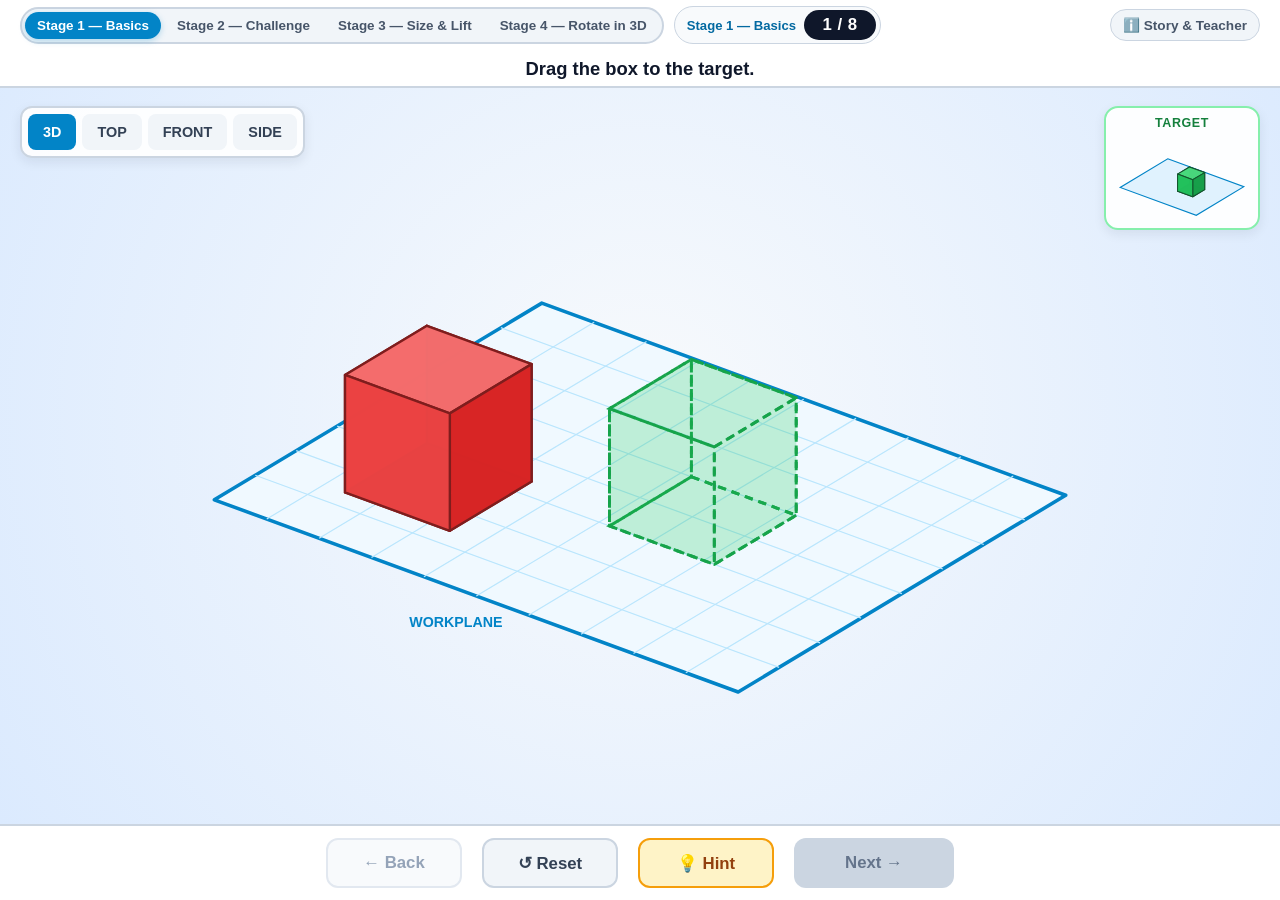
==== commit d61b698f: "Add progressive practice stages for size, lift, and 3D rotation" ====
--- a/Builder-Island-Student.html
+++ b/Builder-Island-Student.html
@@ -46,34 +46,92 @@
   height: 100vh;
 }
 
-/* 1 & 2. Minimal Top Bar: Progress (e.g., 1 / 8) + Short Instruction (<= 6 words) */
+/* 1 & 2. Top Bar: Stage Selector + Stage Name + Progress (1 / 8) + Short Instruction */
 .top-bar {
-  height: 68px;
+  min-height: 70px;
   background: var(--bg-bar);
   border-bottom: 2px solid var(--border-light);
-  padding: 0 24px;
+  padding: 6px 20px;
   display: flex;
   align-items: center;
   justify-content: space-between;
-  gap: 16px;
+  gap: 14px;
   flex-shrink: 0;
+}
+
+.top-left-group {
+  display: flex;
+  align-items: center;
+  gap: 10px;
+  flex-shrink: 0;
+}
+
+.stage-switcher {
+  display: inline-flex;
+  background: #f1f5f9;
+  border: 2px solid #cbd5e1;
+  border-radius: 999px;
+  padding: 3px;
+  gap: 4px;
+}
+
+.stage-pill {
+  background: transparent;
+  border: none;
+  border-radius: 999px;
+  padding: 6px 12px;
+  font-size: 0.84rem;
+  font-weight: 800;
+  color: #475569;
+  cursor: pointer;
+  transition: all 0.14s ease;
+  white-space: nowrap;
+}
+
+.stage-pill:hover {
+  color: #0f172a;
+  background: #e2e8f0;
+}
+
+.stage-pill.active {
+  background: var(--primary);
+  color: #ffffff;
+  box-shadow: 0 2px 6px rgba(2, 132, 199, 0.28);
+}
+
+.stage-status-chip {
+  display: inline-flex;
+  align-items: center;
+  gap: 8px;
+  background: #f8fafc;
+  border: 1.5px solid #cbd5e1;
+  border-radius: 999px;
+  padding: 3px 4px 3px 12px;
+}
+
+.current-stage-label {
+  font-size: 0.82rem;
+  font-weight: 800;
+  color: #0369a1;
+  white-space: nowrap;
 }
 
 .progress-badge {
   background: #0f172a;
   color: #ffffff;
-  font-size: 1.2rem;
+  font-size: 1.05rem;
   font-weight: 800;
-  padding: 6px 16px;
+  padding: 5px 14px;
   border-radius: 999px;
   letter-spacing: 0.5px;
-  min-width: 82px;
+  min-width: 72px;
   text-align: center;
+  white-space: nowrap;
 }
 
 .short-instruction {
   margin: 0;
-  font-size: 1.65rem;
+  font-size: 1.45rem;
   font-weight: 800;
   color: #0f172a;
   text-align: center;
@@ -89,6 +147,7 @@
   padding: 7px 12px;
   border-radius: 999px;
   cursor: pointer;
+  white-space: nowrap;
 }
 
 .info-corner-btn:hover {
@@ -213,7 +272,7 @@
   pointer-events: none;
 }
 
-/* 5. Bottom Bar: Reset, Hint, Next */
+/* 5. Bottom Bar: Back, Reset, Hint, Next */
 .bottom-bar {
   height: 76px;
   background: var(--bg-bar);
@@ -232,7 +291,7 @@
   border-radius: 12px;
   border: 2px solid transparent;
   font-family: inherit;
-  font-size: 1.1rem;
+  font-size: 1.05rem;
   font-weight: 800;
   cursor: pointer;
   transition: transform 0.1s ease, background 0.15s ease, opacity 0.15s ease;
@@ -305,7 +364,7 @@
   }
 }
 
-/* Separate Story & Teacher Info Modal */
+/* Modals */
 .modal-backdrop {
   position: fixed;
   inset: 0;
@@ -370,7 +429,65 @@
 }
 
 .modal-complete-card {
-  max-width: 560px;
+  max-width: 600px;
+}
+
+.modal-stages-card {
+  max-width: 540px;
+}
+
+.stage-select-grid {
+  display: grid;
+  grid-template-columns: 1fr 1fr;
+  gap: 12px;
+  margin-top: 12px;
+}
+
+.stage-select-card {
+  display: flex;
+  flex-direction: column;
+  align-items: flex-start;
+  text-align: left;
+  gap: 8px;
+  padding: 16px;
+  border-radius: 14px;
+  border: 2px solid #cbd5e1;
+  background: #f8fafc;
+  cursor: pointer;
+  transition: all 0.15s ease;
+  font-family: inherit;
+}
+
+.stage-select-card:hover {
+  border-color: var(--primary);
+  background: #f0f9ff;
+}
+
+.stage-select-card.active {
+  border-color: var(--primary);
+  background: #e0f2fe;
+}
+
+.stage-card-title {
+  font-size: 1.05rem;
+  font-weight: 800;
+  color: #0f172a;
+}
+
+.stage-card-desc {
+  font-size: 0.84rem;
+  color: #475569;
+  line-height: 1.4;
+}
+
+.stage-card-progress {
+  font-size: 0.8rem;
+  font-weight: 800;
+  color: #0284c7;
+  background: #ffffff;
+  border: 1px solid #bae6fd;
+  padding: 3px 10px;
+  border-radius: 999px;
 }
 
 .skills-grid {
@@ -436,14 +553,26 @@
 
 .complete-actions {
   display: flex;
-  gap: 12px;
+  gap: 10px;
   margin-top: 14px;
+}
+
+.btn-stage-select {
+  flex: 1;
+  background: #0f172a;
+  color: #ffffff;
+  min-width: 120px;
+}
+
+.btn-stage-select:hover {
+  background: #1e293b;
 }
 
 .btn-free-design {
   flex: 1;
   background: var(--primary);
   color: #ffffff;
+  min-width: 120px;
 }
 
 .btn-free-design:hover {
@@ -455,37 +584,103 @@
   background: #f1f5f9;
   border-color: #cbd5e1;
   color: #0f172a;
+  min-width: 120px;
 }
 
 .btn-replay-all:hover {
   background: #e2e8f0;
 }
 
-/* Tablet Responsive Adjustments */
-@media (max-width: 820px) {
+/* Tablet & Mobile Responsive Adjustments */
+@media (max-width: 960px) {
   .top-bar {
-    padding: 0 14px;
+    flex-wrap: wrap;
+    padding: 8px 12px;
   }
   .short-instruction {
-    font-size: 1.25rem;
+    font-size: 1.15rem;
+    order: 3;
+    flex-basis: 100%;
   }
   .target-preview-card {
     width: 128px;
   }
   .ctrl-btn {
-    min-width: 110px;
-    font-size: 1rem;
-  }
-}
-
+    min-width: 104px;
+    font-size: 0.96rem;
+  }
+  .stage-select-grid {
+    grid-template-columns: 1fr;
+  }
+}
+
+/* Three stage choices wrap without narrowing the workspace on small screens. */
+.stage-switcher { flex-wrap: wrap; }
+@media (max-width: 600px) {
+  .stage-pill { font-size: 11px; padding: 6px 8px; }
+  .top-left-group { min-width: 0; }
+}
+
+@media (max-width: 600px) {
+  .top-bar { gap: 8px; }
+  .top-left-group { width: 100%; flex-shrink: 1; flex-wrap: wrap; }
+  .stage-switcher { width: 100%; justify-content: center; border-radius: 16px; gap: 0; }
+  .stage-pill { padding: 8px 6px; }
+  .stage-status-chip { margin: auto; }
+  .info-corner-btn { padding: 4px 8px; font-size: 11px; }
+  .short-instruction { font-size: 1rem; }
+  .bottom-bar { gap: 6px; padding: 0 8px; height: 68px; }
+  .ctrl-btn { min-width: 0; flex: 1; font-size: .85rem; }
+  .viewcube-widget { top: 10px; left: 10px; gap: 2px; padding: 4px; }
+  .cube-face-btn { padding: 7px 8px; font-size: .75rem; }
+  .target-preview-card { top: 62px; right: 10px; width: 104px; padding: 5px; }
+  .target-mini-svg { width: 92px; height: 66px; }
+  .modal-card { max-height: 90vh; overflow-y: auto; }
+}
+
+/* Stage 4 uses a stable camera and named, patterned rotation controls. */
+.turn-toolbar { position:absolute; top:16px; left:18px; display:flex; flex-direction:column; gap:6px; color:#334155; font-size:12px; }
+.turn-toolbar button { border:1px solid #94a3b8; border-radius:10px; background:white; padding:9px; font-weight:700; cursor:pointer; }
+.turn-intro-diagrams { display:grid; grid-template-columns:repeat(3,1fr); gap:12px; text-align:center; }
+.turn-intro-diagrams svg { width:100%; height:90px; }
+.turn-intro-diagrams p { font-size:14px; }
+.stage-four .hint-toast { white-space:normal; max-width:90%; text-align:center; }
+@media (max-width:1350px) and (min-width:601px) {
+  .top-bar { flex-wrap:wrap; }
+  .top-left-group { flex-wrap:wrap; flex-shrink:1; }
+  .short-instruction { order:3; flex-basis:100%; font-size:1.15rem; }
+}
+@media (max-width:600px) {
+  .stage-switcher { display:grid; grid-template-columns:repeat(2,1fr); }
+  .stage-four .target-preview-card { top:8px; }
+  .turn-toolbar { top:12px; left:10px; max-width:180px; }
+  .turn-intro-diagrams { gap:6px; }
+}
 </style>
 </head>
 <body>
   <div class="app-shell">
-    <!-- 1 & 2. Minimal Top Bar: Short Progress (e.g. 1 / 8) + Single Short Instruction (<= 6 words) -->
+    <!-- Top Bar: Stage Selector + Current Stage Name + Progress (1 / 8) + Short Instruction -->
     <header class="top-bar">
-      <div class="progress-badge" id="step-progress" aria-label="Progress">1 / 8</div>
+      <div class="top-left-group">
+        <div class="stage-switcher" role="group" aria-label="Stage Selection">
+          <button type="button" class="stage-pill active" id="btn-stage-1" data-stage="1">
+            Stage 1 — Basics
+          </button>
+          <button type="button" class="stage-pill" id="btn-stage-2" data-stage="2">
+            Stage 2 — Challenge
+          </button>
+          <button type="button" class="stage-pill" id="btn-stage-3" data-stage="3">Stage 3 — Size &amp; Lift</button>
+          <button type="button" class="stage-pill" id="btn-stage-4" data-stage="4">Stage 4 — Rotate in 3D</button>
+        </div>
+        <div class="stage-status-chip">
+          <span class="current-stage-label" id="current-stage-name">Stage 1 — Basics</span>
+          <span class="progress-badge" id="step-progress" aria-label="Progress">1 / 8</span>
+        </div>
+      </div>
+
       <h1 class="short-instruction" id="step-instruction">Drag the box to the target.</h1>
+
       <button type="button" class="info-corner-btn" id="btn-open-info" title="Story &amp; Teacher Info">
         ℹ️ Story &amp; Teacher
       </button>
@@ -496,7 +691,7 @@
       Practice mode only — progress won’t save after refresh.
     </div>
 
-    <!-- 3. Single Large 3D Interactive Workspace -->
+    <!-- Single Large 3D Interactive Workspace -->
     <main class="stage-container">
       <svg
         id="workspace-3d"
@@ -516,7 +711,8 @@
         <button type="button" class="cube-face-btn" data-view="SIDE" id="view-btn-side">SIDE</button>
       </div>
 
-      <!-- 4. Small Target Outline / Schematic Thumbnail -->
+      <div id="turn-toolbar" class="turn-toolbar hidden"><span>Fixed view · FRONT = +Y</span><button type="button" id="btn-turn-help">Three Ways to Turn</button></div>
+      <!-- Small Target Outline / Schematic Thumbnail -->
       <div class="target-preview-card" aria-label="Target Preview">
         <span class="target-preview-label">Target</span>
         <svg id="target-mini-svg" viewBox="0 0 140 100" class="target-mini-svg" aria-hidden="true"></svg>
@@ -526,7 +722,7 @@
       <div class="hint-toast hidden" id="hint-toast" role="status"></div>
     </main>
 
-    <!-- 5. Bottom Control Bar: Back, Reset, Hint, Next -->
+    <!-- Bottom Control Bar: Back, Reset, Hint, Next -->
     <footer class="bottom-bar">
       <button type="button" class="ctrl-btn btn-prev" id="btn-prev" disabled>
         ← Back
@@ -543,7 +739,53 @@
     </footer>
   </div>
 
-  <!-- Separate Story & Teacher Info Modal (Kept completely out of the main practice interface) -->
+  <!-- Stage Selection Modal (accessible from Completion screen) -->
+  <div class="modal-backdrop hidden" id="modal-stages" role="dialog" aria-modal="true" aria-labelledby="modal-stages-title">
+    <div class="modal-card modal-stages-card">
+      <div class="modal-header">
+        <h2 id="modal-stages-title">Choose a Stage</h2>
+        <button type="button" class="modal-close-btn" id="btn-close-stages" aria-label="Close">✕</button>
+      </div>
+      <div class="modal-body">
+        <p>Pick any stage to practice. Your progress is saved separately for each stage.</p>
+        <div class="stage-select-grid">
+          <button type="button" class="stage-select-card" id="card-select-stage-1" data-stage="1">
+            <span class="stage-card-title">Stage 1 — Basics</span>
+            <span class="stage-card-desc">8 single-action steps: Move, Stretch, Height, Views, Turn 90°, and Lift.</span>
+            <span class="stage-card-progress" id="stage-1-progress-summary">8 steps</span>
+          </button>
+          <button type="button" class="stage-select-card" id="card-select-stage-2" data-stage="2">
+            <span class="stage-card-title">Stage 2 — Challenge</span>
+            <span class="stage-card-desc">8 spatial challenges: Turn &amp; Move, Direction Arrows, and Multi-Block Shapes.</span>
+            <span class="stage-card-progress" id="stage-2-progress-summary">8 steps</span>
+          </button>
+          <button type="button" class="stage-select-card" id="card-select-stage-3" data-stage="3">
+            <span class="stage-card-title">Stage 3 — Size &amp; Lift</span>
+            <span class="stage-card-desc">8 tasks: proportional size, length, width, and height above the ground.</span>
+            <span class="stage-card-progress" id="stage-3-progress-summary">8 steps</span>
+          </button>
+          <button type="button" class="stage-select-card" id="card-select-stage-4" data-stage="4">
+            <span class="stage-card-title">Stage 4 — Rotate in 3D</span><span class="stage-card-desc">8 tasks: Spin, Tip Forward / Back, and Tip Sideways.</span><span class="stage-card-progress" id="stage-4-progress-summary">8 steps</span>
+          </button>
+        </div>
+      </div>
+    </div>
+  </div>
+
+  <div class="modal-backdrop hidden" id="modal-turn-intro" role="dialog" aria-modal="true" aria-labelledby="turn-intro-title">
+    <div class="modal-card turn-intro-card">
+      <div class="modal-header"><h2 id="turn-intro-title">Three Ways to Turn</h2><button type="button" id="btn-close-turn-intro" class="modal-close-btn" aria-label="Close rotation introduction">✕</button></div>
+      <div class="turn-intro-diagrams">
+        <div><svg viewBox="0 0 100 80" aria-hidden="true"><path d="M50 60V10M25 45L50 30L75 45L50 60Z" fill="#ddd6fe" stroke="#7c3aed" stroke-width="3"/><path d="M20 60C-5 35 95 35 80 60L80 45M80 60L65 57" fill="none" stroke="#0f172a" stroke-width="3"/></svg><p>Spin: turn on the workplane.</p></div>
+        <div><svg viewBox="0 0 100 80" aria-hidden="true"><path d="M10 45H90M35 20L65 30L65 65L35 55Z" fill="#fed7aa" stroke="#b45309" stroke-width="3"/><path d="M20 15C70 -5 90 75 55 75L65 65M55 75L70 78" fill="none" stroke="#0f172a" stroke-width="3"/></svg><p>Tip forward or back.</p></div>
+        <div><svg viewBox="0 0 100 80" aria-hidden="true"><path d="M20 65L80 15M30 25H65V60H30Z" fill="#bae6fd" stroke="#0369a1" stroke-width="3"/><path d="M15 35C25 -5 95 15 85 55L78 43M85 55L96 46" fill="none" stroke="#0f172a" stroke-width="3"/></svg><p>Tip from side to side.</p></div>
+      </div>
+      <p><strong>Choose a curved arrow. Hold and drag.</strong></p>
+      <p>▲ Black triangle = lift the whole block.<br>↻ Curved arrows = rotate the block.</p>
+      <button type="button" id="btn-start-turn" class="ctrl-btn btn-next">Let’s Turn</button>
+    </div>
+  </div>
+  <!-- Separate Story & Teacher Info Modal -->
   <div class="modal-backdrop hidden" id="modal-info" role="dialog" aria-modal="true" aria-labelledby="modal-info-title">
     <div class="modal-card">
       <div class="modal-header">
@@ -581,7 +823,7 @@
     </div>
   </div>
 
-  <!-- Completion Modal after Step 8 (Review My Skills, Try It in Tinkercad, Change My Design, Replay) -->
+  <!-- Completion Modal after Step 8 -->
   <div class="modal-backdrop hidden" id="modal-complete" role="dialog" aria-modal="true" aria-labelledby="modal-complete-title">
     <div class="modal-card modal-complete-card">
       <div class="modal-header">
@@ -590,11 +832,11 @@
       </div>
       <div class="modal-body">
         <p class="practice-badge">Practice model — not the Tinkercad editor.</p>
-        <p>
+        <p id="modal-complete-desc">
           You mastered all 8 spatial 3D steps and built Little Bot’s <strong>40 × 30 × 4 mm</strong> Safe Base!
         </p>
 
-        <h3>Review My Skills (8 / 8)</h3>
+        <h3 id="modal-complete-skills-heading">Review My Skills (8 / 8)</h3>
         <div class="skills-grid" id="skills-review-grid">
           <span class="skill-chip">✓ 1. Drag to Move</span>
           <span class="skill-chip">✓ 2. Stretch Length</span>
@@ -608,15 +850,18 @@
 
         <h3>Try It in Tinkercad (Student Self-Check)</h3>
         <p>
-          Open your teacher’s prepared Tinkercad environment and build your real base (self-check only):
+          Open your teacher’s prepared Tinkercad environment and build your real model (self-check only):
         </p>
         <ul class="self-check-list">
-          <li><label><input type="checkbox" class="tinkercad-check" data-check="box" /> Place a <strong>Box</strong> on the Workplane</label></li>
-          <li><label><input type="checkbox" class="tinkercad-check" data-check="size" /> Resize to <strong>Length 40 mm, Width 30 mm, Height 4 mm</strong></label></li>
+          <li><label><input type="checkbox" class="tinkercad-check" data-check="box" /> Place <strong>Box</strong> shapes on the Workplane</label></li>
+          <li><label><input type="checkbox" class="tinkercad-check" data-check="size" /> Match position, size, and rotation</label></li>
           <li><label><input type="checkbox" class="tinkercad-check" data-check="flat" /> Check <strong>TOP</strong> and <strong>FRONT</strong> views</label></li>
         </ul>
 
         <div class="complete-actions">
+          <button type="button" class="ctrl-btn btn-stage-select" id="btn-stage-select">
+            🗺️ Choose Stage
+          </button>
           <button type="button" class="ctrl-btn btn-free-design" id="btn-change-design">
             🛠️ Change My Design
           </button>
@@ -629,10 +874,11 @@
   </div>
 
   <script>
-(() => {
+(()=>{
 /**
- * Builder Island — Minimalist 3D Practice Playground Model
- * Strict single-action per step, independent camera/model state, and shared 3D coordinate basis.
+ * Builder Island — Minimalist 3D Practice Playground Model (Stages 1–4)
+ * Stage 1 — Basics: 8 single-action spatial steps (preserved 100% unchanged).
+ * Stage 2 — Challenge: 8 progressive steps for Move + Hold-to-Turn Rotation, Directional Markers, and Multi-Block Matching.
  */
 
 const WORKPLANE = Object.freeze({
@@ -652,12 +898,14 @@
   'A little robot has arrived on Builder Island. It has no home yet! Help it build a safe base, a doorway, and a welcome sign.';
 
 /**
- * 8 minimalist hands-on tasks.
+ * Stage 1: 8 minimalist hands-on tasks (100% preserved).
  * Each step practices strictly ONE primary action and only enables its relevant control.
  */
 const STEPS = Object.freeze([
   {
     step: 1,
+    stage: 1,
+    title: 'Move the Box',
     instruction: 'Drag the box to the target.',
     hintText: 'Drag the red box.',
     allowedAction: 'move',
@@ -667,6 +915,8 @@
   },
   {
     step: 2,
+    stage: 1,
+    title: 'Stretch Length',
     instruction: 'Stretch the box to fit.',
     hintText: 'Drag the right white square.',
     allowedAction: 'length',
@@ -676,6 +926,8 @@
   },
   {
     step: 3,
+    stage: 1,
+    title: 'Push Height Down',
     instruction: 'Push the top handle down.',
     hintText: 'Drag the top square down.',
     allowedAction: 'height',
@@ -685,6 +937,8 @@
   },
   {
     step: 4,
+    stage: 1,
+    title: 'Top View',
     instruction: 'Look from the TOP view.',
     hintText: 'Click TOP on the view bar.',
     allowedAction: 'view-top',
@@ -695,6 +949,8 @@
   },
   {
     step: 5,
+    stage: 1,
+    title: 'Rotate 90°',
     instruction: 'Rotate the box to fit.',
     hintText: 'Hold and turn the ↻ handle.',
     allowedAction: 'rotate',
@@ -704,6 +960,8 @@
   },
   {
     step: 6,
+    stage: 1,
+    title: 'Front View',
     instruction: 'Look from the FRONT view.',
     hintText: 'Click FRONT on the view bar.',
     allowedAction: 'view-front',
@@ -714,6 +972,8 @@
   },
   {
     step: 7,
+    stage: 1,
+    title: 'Lift with Cone',
     instruction: 'Lift the block up high.',
     hintText: 'Drag the top black cone up.',
     allowedAction: 'lift',
@@ -723,6 +983,8 @@
   },
   {
     step: 8,
+    stage: 1,
+    title: 'Pull Width Out',
     instruction: 'Pull the front handle out.',
     hintText: 'Drag the front white square.',
     allowedAction: 'width',
@@ -732,38 +994,671 @@
   }
 ]);
 
-const TOTAL_STEPS = STEPS.length;
-
-function getStepConfig(stepNumber) {
-  const index = Math.max(0, Math.min(STEPS.length - 1, (Number(stepNumber) || 1) - 1));
-  return STEPS[index];
+/**
+ * Stage 2: 8 Challenge tasks (Move, Hold-to-Turn Rotation, Directional Markers, Multi-Block).
+ */
+const STAGE_2_STEPS = Object.freeze([
+  {
+    step: 1,
+    stage: 2,
+    title: 'Turn and Move',
+    instruction: 'Turn and move the block to match the target.',
+    hintText: 'Hold ↻ to turn 90°, and drag the block into the green outline.',
+    allowedActions: ['move', 'rotate'],
+    initialCamera: 'ISO',
+    initialBoxes: [
+      {
+        id: 'b1',
+        badge: '1 ★',
+        colorTheme: 'coral',
+        hasDirectionMarker: false,
+        allowedActions: ['move', 'rotate'],
+        x: 12,
+        y: 48,
+        z: 0,
+        length: 36,
+        width: 16,
+        height: 12,
+        rotation: 0
+      }
+    ],
+    targets: [
+      {
+        id: 'b1',
+        badge: '1 ★',
+        colorTheme: 'coral',
+        hasDirectionMarker: false,
+        x: 52,
+        y: 24,
+        z: 0,
+        length: 36,
+        width: 16,
+        height: 12,
+        rotation: 90
+      }
+    ]
+  },
+  {
+    step: 2,
+    stage: 2,
+    title: 'Match the Direction',
+    instruction: 'Match the direction, then move to the target.',
+    hintText: 'Hold ↻ and turn 180° so the yellow arrow points left, then move to the target.',
+    allowedActions: ['move', 'rotate'],
+    initialCamera: 'ISO',
+    initialBoxes: [
+      {
+        id: 'b1',
+        badge: '1 ▶',
+        colorTheme: 'coral',
+        hasDirectionMarker: true,
+        allowedActions: ['move', 'rotate'],
+        x: 12,
+        y: 46,
+        z: 0,
+        length: 36,
+        width: 18,
+        height: 12,
+        rotation: 0
+      }
+    ],
+    targets: [
+      {
+        id: 'b1',
+        badge: '1 ▶',
+        colorTheme: 'coral',
+        hasDirectionMarker: true,
+        x: 52,
+        y: 20,
+        z: 0,
+        length: 36,
+        width: 18,
+        height: 12,
+        rotation: 180
+      }
+    ]
+  },
+  {
+    step: 3,
+    stage: 2,
+    title: 'Find the Turn',
+    instruction: 'Turn the block to match the target.',
+    hintText: 'Turn ↻ clockwise or counter-clockwise until the arrow points back (270°), and move to the target.',
+    allowedActions: ['move', 'rotate'],
+    initialCamera: 'ISO',
+    initialBoxes: [
+      {
+        id: 'b1',
+        badge: '1 ▶',
+        colorTheme: 'coral',
+        hasDirectionMarker: true,
+        allowedActions: ['move', 'rotate'],
+        x: 14,
+        y: 22,
+        z: 0,
+        length: 36,
+        width: 18,
+        height: 12,
+        rotation: 0
+      }
+    ],
+    targets: [
+      {
+        id: 'b1',
+        badge: '1 ▶',
+        colorTheme: 'coral',
+        hasDirectionMarker: true,
+        x: 50,
+        y: 36,
+        z: 0,
+        length: 36,
+        width: 18,
+        height: 12,
+        rotation: 270
+      }
+    ]
+  },
+  {
+    step: 4,
+    stage: 2,
+    title: 'Look and Match',
+    instruction: 'Look closely. Match the position and direction.',
+    hintText: 'Move the block to the front-left target and turn ↻ 90° so the arrow points front.',
+    allowedActions: ['move', 'rotate'],
+    initialCamera: 'ISO',
+    initialBoxes: [
+      {
+        id: 'b1',
+        badge: '1 ▶',
+        colorTheme: 'coral',
+        hasDirectionMarker: true,
+        allowedActions: ['move', 'rotate'],
+        x: 54,
+        y: 16,
+        z: 0,
+        length: 36,
+        width: 16,
+        height: 12,
+        rotation: 0
+      }
+    ],
+    targets: [
+      {
+        id: 'b1',
+        badge: '1 ▶',
+        colorTheme: 'coral',
+        hasDirectionMarker: true,
+        x: 16,
+        y: 42,
+        z: 0,
+        length: 36,
+        width: 16,
+        height: 12,
+        rotation: 90
+      }
+    ]
+  },
+  {
+    step: 5,
+    stage: 2,
+    title: 'Two Blocks',
+    instruction: 'Move both blocks to their matching targets.',
+    hintText: 'Drag Block 1 ★ to Target 1 ★, and Block 2 ◆ to Target 2 ◆.',
+    allowedActions: ['move'],
+    initialCamera: 'ISO',
+    initialBoxes: [
+      {
+        id: 'b1',
+        badge: '1 ★',
+        colorTheme: 'coral',
+        hasDirectionMarker: false,
+        allowedActions: ['move'],
+        x: 10,
+        y: 14,
+        z: 0,
+        length: 30,
+        width: 18,
+        height: 12,
+        rotation: 0
+      },
+      {
+        id: 'b2',
+        badge: '2 ◆',
+        colorTheme: 'cobalt',
+        hasDirectionMarker: false,
+        allowedActions: ['move'],
+        x: 12,
+        y: 48,
+        z: 0,
+        length: 22,
+        width: 22,
+        height: 12,
+        rotation: 0
+      }
+    ],
+    targets: [
+      {
+        id: 'b1',
+        badge: '1 ★',
+        colorTheme: 'coral',
+        hasDirectionMarker: false,
+        x: 54,
+        y: 48,
+        z: 0,
+        length: 30,
+        width: 18,
+        height: 12,
+        rotation: 0
+      },
+      {
+        id: 'b2',
+        badge: '2 ◆',
+        colorTheme: 'cobalt',
+        hasDirectionMarker: false,
+        x: 60,
+        y: 16,
+        z: 0,
+        length: 22,
+        width: 22,
+        height: 12,
+        rotation: 0
+      }
+    ]
+  },
+  {
+    step: 6,
+    stage: 2,
+    title: 'One Needs a Turn',
+    instruction: 'One block needs a turn. Match both targets.',
+    hintText: 'Move and turn Block 1 ★ by 90°. Move Block 2 ◆ straight to Target 2 ◆.',
+    allowedActions: ['move', 'rotate'],
+    initialCamera: 'ISO',
+    initialBoxes: [
+      {
+        id: 'b1',
+        badge: '1 ★',
+        colorTheme: 'coral',
+        hasDirectionMarker: false,
+        allowedActions: ['move', 'rotate'],
+        x: 10,
+        y: 14,
+        z: 0,
+        length: 34,
+        width: 16,
+        height: 12,
+        rotation: 0
+      },
+      {
+        id: 'b2',
+        badge: '2 ◆',
+        colorTheme: 'cobalt',
+        hasDirectionMarker: false,
+        allowedActions: ['move', 'rotate'],
+        x: 56,
+        y: 14,
+        z: 0,
+        length: 30,
+        width: 16,
+        height: 12,
+        rotation: 0
+      }
+    ],
+    targets: [
+      {
+        id: 'b1',
+        badge: '1 ★',
+        colorTheme: 'coral',
+        hasDirectionMarker: false,
+        x: 16,
+        y: 44,
+        z: 0,
+        length: 34,
+        width: 16,
+        height: 12,
+        rotation: 90
+      },
+      {
+        id: 'b2',
+        badge: '2 ◆',
+        colorTheme: 'cobalt',
+        hasDirectionMarker: false,
+        x: 54,
+        y: 50,
+        z: 0,
+        length: 30,
+        width: 16,
+        height: 12,
+        rotation: 0
+      }
+    ]
+  },
+  {
+    step: 7,
+    stage: 2,
+    title: 'Turn Both',
+    instruction: 'Turn and move both blocks to match.',
+    hintText: 'Turn Block 1 ★ by 90°. Turn Block 2 ▶ by 180° so its arrow points left.',
+    allowedActions: ['move', 'rotate'],
+    initialCamera: 'ISO',
+    initialBoxes: [
+      {
+        id: 'b1',
+        badge: '1 ★',
+        colorTheme: 'coral',
+        hasDirectionMarker: false,
+        allowedActions: ['move', 'rotate'],
+        x: 10,
+        y: 14,
+        z: 0,
+        length: 34,
+        width: 16,
+        height: 12,
+        rotation: 0
+      },
+      {
+        id: 'b2',
+        badge: '2 ▶',
+        colorTheme: 'cobalt',
+        hasDirectionMarker: true,
+        allowedActions: ['move', 'rotate'],
+        x: 54,
+        y: 14,
+        z: 0,
+        length: 34,
+        width: 16,
+        height: 12,
+        rotation: 0
+      }
+    ],
+    targets: [
+      {
+        id: 'b1',
+        badge: '1 ★',
+        colorTheme: 'coral',
+        hasDirectionMarker: false,
+        x: 16,
+        y: 44,
+        z: 0,
+        length: 34,
+        width: 16,
+        height: 12,
+        rotation: 90
+      },
+      {
+        id: 'b2',
+        badge: '2 ▶',
+        colorTheme: 'cobalt',
+        hasDirectionMarker: true,
+        x: 52,
+        y: 48,
+        z: 0,
+        length: 34,
+        width: 16,
+        height: 12,
+        rotation: 180
+      }
+    ]
+  },
+  {
+    step: 8,
+    stage: 2,
+    title: 'Build the Shape',
+    instruction: 'Build the whole shape. Match all three blocks.',
+    hintText: 'Place 1 ★ on the left (turn 90°), 2 ◆ across the back, and 3 ▶ on the right (turn 90°).',
+    allowedActions: ['move', 'rotate'],
+    initialCamera: 'ISO',
+    initialBoxes: [
+      {
+        id: 'b1',
+        badge: '1 ★',
+        colorTheme: 'coral',
+        hasDirectionMarker: false,
+        allowedActions: ['move', 'rotate'],
+        x: 4,
+        y: 8,
+        z: 0,
+        length: 30,
+        width: 14,
+        height: 10,
+        rotation: 0
+      },
+      {
+        id: 'b2',
+        badge: '2 ◆',
+        colorTheme: 'cobalt',
+        hasDirectionMarker: false,
+        allowedActions: ['move', 'rotate'],
+        x: 34,
+        y: 62,
+        z: 0,
+        length: 32,
+        width: 14,
+        height: 10,
+        rotation: 0
+      },
+      {
+        id: 'b3',
+        badge: '3 ▶',
+        colorTheme: 'amber',
+        hasDirectionMarker: true,
+        allowedActions: ['move', 'rotate'],
+        x: 66,
+        y: 8,
+        z: 0,
+        length: 30,
+        width: 14,
+        height: 10,
+        rotation: 0
+      }
+    ],
+    targets: [
+      {
+        id: 'b1',
+        badge: '1 ★',
+        colorTheme: 'coral',
+        hasDirectionMarker: false,
+        x: 12,
+        y: 40,
+        z: 0,
+        length: 30,
+        width: 14,
+        height: 10,
+        rotation: 90
+      },
+      {
+        id: 'b2',
+        badge: '2 ◆',
+        colorTheme: 'cobalt',
+        hasDirectionMarker: false,
+        x: 34,
+        y: 12,
+        z: 0,
+        length: 32,
+        width: 14,
+        height: 10,
+        rotation: 0
+      },
+      {
+        id: 'b3',
+        badge: '3 ▶',
+        colorTheme: 'amber',
+        hasDirectionMarker: true,
+        x: 58,
+        y: 40,
+        z: 0,
+        length: 30,
+        width: 14,
+        height: 10,
+        rotation: 90
+      }
+    ]
+  }
+]);
+
+// Size changes in Stage 3 use the fixed bottom-face center (50, 40).
+const SIZE_LIMITS = Object.freeze({ min: 6, maxLength: 80, maxWidth: 60, maxHeight: 30, maxLift: 28 });
+const sizeTask = (step, title, instruction, actions, initial, target) => ({
+  step, stage: 3, title, instruction, hintText: instruction,
+  allowedActions: actions, initialCamera: 'ISO',
+  initialBoxes: [{ id: 'b1', colorTheme: 'coral', hasDirectionMarker: false,
+    allowedActions: actions, rotation: 0, ...initial,
+    x: 50 - initial.length / 2, y: 40 - initial.width / 2 }],
+  targets: [{ id: 'b1', rotation: 0, ...target,
+    x: 50 - target.length / 2, y: 40 - target.width / 2 }]
+});
+const sizeBox = (length, width, height, z = 0) => ({ length, width, height, z });
+const STAGE_3_STEPS = Object.freeze([
+  sizeTask(1, 'Make It Bigger', 'Make the whole block bigger.', ['scale'], sizeBox(20,16,12), sizeBox(40,32,24)),
+  sizeTask(2, 'Make It Smaller', 'Make the whole block smaller.', ['scale'], sizeBox(40,32,24), sizeBox(20,16,12)),
+  sizeTask(3, 'Make It Longer', 'Make the block longer.', ['length'], sizeBox(24,20,12), sizeBox(48,20,12)),
+  sizeTask(4, 'Make It Narrower', 'Make the block narrower.', ['width'], sizeBox(36,36,12), sizeBox(36,18,12)),
+  sizeTask(5, 'Match Two Dimensions', 'Match the length and width.', ['length','width'], sizeBox(24,32,12), sizeBox(48,20,12)),
+  sizeTask(6, 'Lift It Up', 'Lift the block to the target.', ['lift'], sizeBox(32,24,12), sizeBox(32,24,12,24)),
+  sizeTask(7, 'Resize and Lift', 'Resize and lift the block to match.', ['scale','lift'], sizeBox(20,16,12), sizeBox(30,24,18,20)),
+  sizeTask(8, 'Size and Lift Challenge', 'Match the size and height above the ground.', ['length','width','lift'], sizeBox(24,32,12), sizeBox(44,20,12,24))
+]);
+
+// Stage 4: +Z up, +Y front, +X right. Quaternions are [w, x, y, z].
+const TURN_AXES = Object.freeze({
+  spin: { axis: 'z', label: 'Spin', color: '#7c3aed', drag: 'horizontal' },
+  'tip-forward': { axis: 'x', label: 'Tip Forward / Back', color: '#b45309', drag: 'vertical' },
+  'tip-side': { axis: 'y', label: 'Tip Sideways', color: '#0369a1', drag: 'horizontal' }
+});
+const ORIENTATION_VERSION = 1;
+function normalizeOrientation(raw) {
+  if (!Array.isArray(raw) || raw.length !== 4 || !raw.every(Number.isFinite)) return [1, 0, 0, 0];
+  const norm = Math.hypot(...raw);
+  return Number.isFinite(norm) && norm > 1e-10 ? raw.map(value => value / norm) : [1, 0, 0, 0];
+}
+function multiplyOrientation(a, b) {
+  const [w,x,y,z] = a, [v,i,j,k] = b;
+  return normalizeOrientation([w*v-x*i-y*j-z*k, w*i+x*v+y*k-z*j, w*j-x*k+y*v+z*i, w*k+x*j-y*i+z*v]);
+}
+function rotateWorld(orientation, axis, degrees) {
+  if (!['x','y','z'].includes(axis) || !Number.isFinite(degrees)) return normalizeOrientation(orientation);
+  const half = degrees * Math.PI / 360;
+  const turn = [Math.cos(half), 0, 0, 0];
+  turn[{x:1,y:2,z:3}[axis]] = Math.sin(half);
+  // Left multiplication applies each turn about a FIXED WORLD axis.
+  return multiplyOrientation(turn, normalizeOrientation(orientation));
+}
+function rotateVector(orientation, vector) {
+  const [w,x,y,z] = normalizeOrientation(orientation);
+  const [a,b,c] = vector;
+  const tx = 2*(y*c-z*b), ty = 2*(z*a-x*c), tz = 2*(x*b-y*a);
+  return [a+w*tx+y*tz-z*ty, b+w*ty+z*tx-x*tz, c+w*tz+x*ty-y*tx];
+}
+function orientationDistance(a, b) {
+  const qa = normalizeOrientation(a), qb = normalizeOrientation(b);
+  const dot = Math.min(1, Math.abs(qa.reduce((sum,value,i) => sum+value*qb[i],0)));
+  return 2 * Math.acos(dot) * 180 / Math.PI;
+}
+function orientedPoint(box, local) {
+  const [x,y,z] = rotateVector(box.orientation, local);
+  return { x: box.x+box.length/2+x, y: box.y+box.width/2+y, z: box.z+box.height/2+z };
+}
+const turnTask = (step, title, instruction, hintText, actions, solution) => {
+  const initial = { id:'b1', colorTheme:'coral', x:34, y:29, z:26, length:32, width:22, height:16,
+    rotation:0, orientationVersion:ORIENTATION_VERSION, orientation:[1,0,0,0], allowedActions:actions };
+  const orientation = solution.reduce((q,[axis,angle]) => rotateWorld(q,axis,angle), initial.orientation);
+  return { step, stage:4, title, instruction, hintText, allowedActions:actions, initialCamera:'ISO',
+    initialBoxes:[initial], targets:[{...initial,orientation}], solution };
+};
+const STAGE_4_STEPS = Object.freeze([
+  turnTask(1,'Spin to Match','Spin the block to match.','Hold the curved arrow. Drag to turn on the workplane.',['spin'],[['z',90]]),
+  turnTask(2,'Spin the Other Way','Spin the other way to match.','Look at the front arrow. Turn it toward the target.',['spin'],[['z',-90]]),
+  turnTask(3,'Tip Forward','Tip the block forward.','Watch the top mark as the block tips forward.',['tip-forward'],[['x',-90]]),
+  turnTask(4,'Tip Backward','Tip the block backward.','Use the same arrow. Tip the other way.',['tip-forward'],[['x',90]]),
+  turnTask(5,'Tip Sideways','Tip the block sideways to match.','This arrow tips the block from side to side.',['tip-side'],[['y',90]]),
+  turnTask(6,'Tip the Other Way','Tip the other way to match.','Watch the top mark. Tip toward the target.',['tip-side'],[['y',-90]]),
+  turnTask(7,'Choose the Right Arrow','Choose the right arrow. Turn to match.','Try Tip Forward / Back: tip backward toward the target.',['spin','tip-forward','tip-side'],[['x',90]]),
+  turnTask(8,'Two-Turn Challenge','Use two turns to match the target.','Look at the front arrow and the top star.',['spin','tip-forward','tip-side'],[['z',90],['x',-90]])
+]);
+
+const STAGES = Object.freeze({
+  1: {
+    id: 1,
+    name: 'Stage 1 — Basics',
+    shortName: 'Stage 1',
+    steps: STEPS
+  },
+  2: {
+    id: 2,
+    name: 'Stage 2 — Challenge',
+    shortName: 'Stage 2',
+    steps: STAGE_2_STEPS
+  },
+  3: { id: 3, name: 'Stage 3 — Size & Lift', shortName: 'Stage 3', steps: STAGE_3_STEPS },
+  4: { id: 4, name: 'Stage 4 — Rotate in 3D', shortName: 'Stage 4', steps: STAGE_4_STEPS }
+});
+
+const TOTAL_STEPS = 8;
+
+function getStageConfig(stageId = 1) {
+  return STAGES[[1, 2, 3, 4].includes(stageId) ? stageId : 1];
+}
+
+function getStepConfig(stepNumber, stageId = 1) {
+  const stage = getStageConfig(stageId);
+  const index = Math.max(0, Math.min(stage.steps.length - 1, (Number(stepNumber) || 1) - 1));
+  return stage.steps[index];
 }
 
 function clamp(val, min, max) {
   return Math.max(min, Math.min(max, val));
 }
 
+/**
+ * 180-degree modulo normalization for symmetric cuboids without directional markers.
+ */
 function normalizeRotation(deg) {
   const raw = Number(deg) || 0;
   const mod = ((raw % 180) + 180) % 180;
-  return Math.round(mod);
+  return Math.round(mod) % 180;
+}
+
+/**
+ * 360-degree modulo normalization for directional blocks (handles 270 deg === -90 deg).
+ */
+function normalizeRotation360(deg) {
+  const raw = Number(deg) || 0;
+  const mod = ((Math.round(raw) % 360) + 360) % 360;
+  return mod === 360 ? 0 : mod;
+}
+
+/**
+ * Shortest angular distance in degrees (0..180) between two angles a and b.
+ */
+function angleDiff360(a, b) {
+  const na = normalizeRotation360(a);
+  const nb = normalizeRotation360(b);
+  const diff = Math.abs(na - nb) % 360;
+  return diff > 180 ? 360 - diff : diff;
+}
+
+/**
+ * Shortest angular distance modulo 180 degrees (0..90) for symmetric cuboids.
+ */
+function angleDiff180(a, b) {
+  const na = normalizeRotation(a);
+  const nb = normalizeRotation(b);
+  const diff = Math.abs(na - nb) % 180;
+  return diff > 90 ? 180 - diff : diff;
 }
 
 /**
  * Shared 3D coordinate basis for both rendering and target validation.
  * Rotation pivots around the horizontal center (cx, cy) of the unrotated box.
- * Supports smooth intermediate angles (0..180 deg) while dragging, and exact axis-aligned vertices at 0 and 90 deg.
+ * Also computes 3D directional marker geometry (`directionMarker`) that rotates with the box.
  */
 function getBoxVertices(box) {
-  const rot = normalizeRotation(box.rotation);
+  if (box.orientation) {
+    const hx = box.length/2, hy = box.width/2, hz = box.height/2;
+    const corners = [[-hx,-hy,-hz],[hx,-hy,-hz],[hx,hy,-hz],[-hx,hy,-hz],[-hx,-hy,hz],[hx,-hy,hz],[hx,hy,hz],[-hx,hy,hz]]
+      .map(point => orientedPoint(box,point));
+    const bounds = axis => [Math.min(...corners.map(p=>p[axis])), Math.max(...corners.map(p=>p[axis]))];
+    const [x0,x1] = bounds('x'), [y0,y1] = bounds('y'), [z0,z1] = bounds('z');
+    return {corners,x0,x1,y0,y1,z0,z1,cx:box.x+hx,cy:box.y+hy,effLength:x1-x0,effWidth:y1-y0};
+  }
+  const rot360 = normalizeRotation360(box.rotation);
+  const rot180 = normalizeRotation(box.rotation);
   const cx = box.x + box.length / 2;
   const cy = box.y + box.width / 2;
   const z0 = box.z || 0;
   const z1 = z0 + box.height;
 
-  if (rot === 0 || rot === 90) {
-    const effLength = rot === 90 ? box.width : box.length;
-    const effWidth = rot === 90 ? box.length : box.width;
+  // Directional marker (end stripe + arrow triangle on top face) rotates by full 360 deg
+  const rad360 = (rot360 * Math.PI) / 180;
+  const ux = Math.cos(rad360);
+  const uy = Math.sin(rad360);
+  const vx = -Math.sin(rad360);
+  const vy = Math.cos(rad360);
+  const hx = box.length / 2;
+  const hy = box.width / 2;
+
+  const toWorldTop = (lx, ly) => ({
+    x: cx + lx * ux + ly * vx,
+    y: cy + lx * uy + ly * vy,
+    z: z1
+  });
+
+  const directionMarker = {
+    band: [
+      toWorldTop(hx * 0.32, -hy * 0.88),
+      toWorldTop(hx * 0.92, -hy * 0.88),
+      toWorldTop(hx * 0.92, hy * 0.88),
+      toWorldTop(hx * 0.32, hy * 0.88)
+    ],
+    arrow: [
+      toWorldTop(hx * 0.78, 0),
+      toWorldTop(-hx * 0.35, -hy * 0.52),
+      toWorldTop(-hx * 0.35, hy * 0.52)
+    ]
+  };
+
+  if (rot180 === 0 || rot180 === 90) {
+    const effLength = rot180 === 90 ? box.width : box.length;
+    const effWidth = rot180 === 90 ? box.length : box.width;
 
     const x0 = cx - effLength / 2;
     const x1 = cx + effLength / 2;
@@ -781,6 +1676,8 @@
       cy,
       effLength,
       effWidth,
+      rot360,
+      directionMarker,
       corners: [
         { x: x0, y: y0, z: z0 }, // 0: back-left-bottom
         { x: x1, y: y0, z: z0 }, // 1: back-right-bottom
@@ -795,12 +1692,6 @@
   }
 
   // Smooth intermediate angle during click-and-hold turning
-  const rad = (rot * Math.PI) / 180;
-  const cosA = Math.cos(rad);
-  const sinA = Math.sin(rad);
-  const hx = box.length / 2;
-  const hy = box.width / 2;
-
   const localBase = [
     { lx: -hx, ly: -hy },
     { lx: hx, ly: -hy },
@@ -809,8 +1700,8 @@
   ];
 
   const baseCorners = localBase.map(({ lx, ly }) => ({
-    x: cx + lx * cosA - ly * sinA,
-    y: cy + lx * sinA + ly * cosA
+    x: cx + lx * ux + ly * vx,
+    y: cy + lx * uy + ly * vy
   }));
 
   const xs = baseCorners.map((p) => p.x);
@@ -831,6 +1722,8 @@
     cy,
     effLength: x1 - x0,
     effWidth: y1 - y0,
+    rot360,
+    directionMarker,
     corners: [
       { x: baseCorners[0].x, y: baseCorners[0].y, z: z0 },
       { x: baseCorners[1].x, y: baseCorners[1].y, z: z0 },
@@ -844,14 +1737,66 @@
   };
 }
 
-function createStepState(stepNumber = 1, completedSteps = []) {
-  const cfg = getStepConfig(stepNumber);
+/**
+ * Normalizes step config into an array of initial boxes and targets while keeping Stage 1 compatibility.
+ */
+function getStepBoxesAndTargets(cfg) {
+  if (Array.isArray(cfg.initialBoxes) && Array.isArray(cfg.targets)) {
+    return {
+      initialBoxes: cfg.initialBoxes.map((b) => ({ ...b })),
+      targets: cfg.targets.map((t) => ({ ...t }))
+    };
+  }
+  return {
+    initialBoxes: [
+      {
+        id: 'b1',
+        badge: '',
+        colorTheme: 'coral',
+        hasDirectionMarker: false,
+        allowedActions: [cfg.allowedAction],
+        ...cfg.initialBox
+      }
+    ],
+    targets: [
+      {
+        id: 'b1',
+        badge: '',
+        colorTheme: 'coral',
+        hasDirectionMarker: false,
+        ...cfg.target
+      }
+    ]
+  };
+}
+
+function toPlainBox(b) {
+  return {
+    x: b.x,
+    y: b.y,
+    z: b.z,
+    length: b.length,
+    width: b.width,
+    height: b.height,
+    rotation: b.rotation,
+    ...(b.orientation ? { orientationVersion: ORIENTATION_VERSION, orientation: [...b.orientation] } : {})
+  };
+}
+
+function createStepState(stepNumber = 1, completedSteps = [], stageId = 1) {
+  const normalizedStage = [1, 2, 3, 4].includes(stageId) ? stageId : 1;
+  const cfg = getStepConfig(stepNumber, normalizedStage);
   const cam = CAMERA_PRESETS[cfg.initialCamera] || CAMERA_PRESETS.ISO;
+  const { initialBoxes } = getStepBoxesAndTargets(cfg);
+
   return {
-    version: 3,
+    version: normalizedStage === 4 ? 5 : 4,
+    currentStage: normalizedStage,
     currentStep: cfg.step,
     completedSteps: Array.from(new Set(completedSteps)),
-    box: { ...cfg.initialBox },
+    box: toPlainBox(initialBoxes[0]),
+    boxes: initialBoxes.map((b) => ({ ...b })),
+    selectedBoxId: initialBoxes[0].id || 'b1',
     selected: true,
     camera: { ...cam },
     hintActive: false,
@@ -859,31 +1804,41 @@
   };
 }
 
-function createInitialState() {
-  return createStepState(1, []);
+function createInitialState(stageId = 1) {
+  return createStepState(1, [], stageId);
 }
 
 /**
- * Evaluates whether the current state matches the step target using the shared 3D coordinate basis.
+ * Evaluates a single box against its corresponding fixed target.
  */
-function evaluateStepMatch(state) {
-  const cfg = getStepConfig(state.currentStep);
-  const bv = getBoxVertices(state.box);
-  const tv = getBoxVertices(cfg.target);
-
-  const tol = 2.5;
+function evaluateSingleBoxMatch(box, target) {
+  if (target.orientation) {
+    const rotOk = orientationDistance(box.orientation, target.orientation) <= 6;
+    const center = b => [b.x+b.length/2,b.y+b.width/2,b.z+b.height/2];
+    const dimensionsOk = ['length','width','height'].every(key=>Math.abs(box[key]-target[key]) < 0.001);
+    const centerOk = center(box).every((n,i)=>Math.abs(n-center(target)[i]) < 0.001);
+    return {id:box.id, matched:rotOk && dimensionsOk && centerOk, rotOk,
+      x0Ok:centerOk,x1Ok:dimensionsOk,y0Ok:centerOk,y1Ok:dimensionsOk,z0Ok:centerOk,z1Ok:dimensionsOk};
+  }
+  const bv = getBoxVertices(box);
+  const tv = getBoxVertices(target);
+
+  const tol = 3.0;
   const x0Ok = Math.abs(bv.x0 - tv.x0) <= tol;
   const x1Ok = Math.abs(bv.x1 - tv.x1) <= tol;
   const y0Ok = Math.abs(bv.y0 - tv.y0) <= tol;
   const y1Ok = Math.abs(bv.y1 - tv.y1) <= tol;
   const z0Ok = Math.abs(bv.z0 - tv.z0) <= tol;
   const z1Ok = Math.abs(bv.z1 - tv.z1) <= tol;
-  const rotOk = normalizeRotation(state.box.rotation) === normalizeRotation(cfg.target.rotation);
-  const faceOk = !cfg.requiredFace || state.camera.face === cfg.requiredFace;
-
-  const matched = x0Ok && x1Ok && y0Ok && y1Ok && z0Ok && z1Ok && rotOk && faceOk;
+
+  const rotOk = target.hasDirectionMarker
+    ? angleDiff360(box.rotation, target.rotation) === 0
+    : angleDiff180(box.rotation, target.rotation) === 0;
+
+  const matched = x0Ok && x1Ok && y0Ok && y1Ok && z0Ok && z1Ok && rotOk;
 
   return {
+    id: box.id || 'b1',
     matched,
     x0Ok,
     x1Ok,
@@ -891,52 +1846,202 @@
     y1Ok,
     z0Ok,
     z1Ok,
-    rotOk,
+    rotOk
+  };
+}
+
+/**
+ * Evaluates whether the current state matches the step target(s).
+ * Uses fixed `id` mapping for multi-block steps so traversal order never alters results.
+ */
+function evaluateStepMatch(state) {
+  const stageId = state.currentStage || 1;
+  const cfg = getStepConfig(state.currentStep, stageId);
+  const { targets } = getStepBoxesAndTargets(cfg);
+  const boxes =
+    stageId === 1 && state.box
+      ? [state.box]
+      : Array.isArray(state.boxes) && state.boxes.length > 0
+        ? state.boxes
+        : [state.box];
+
+  const boxResults = targets.map((target, idx) => {
+    const matchingBox = boxes.find((b) => b.id && b.id === target.id) || boxes[idx] || boxes[0];
+    const result = evaluateSingleBoxMatch(matchingBox, target);
+    if (stageId === 3) {
+      result.matched = result.matched && ['length','width','height','z'].every(key => Math.abs(matchingBox[key] - target[key]) <= 2.5);
+    }
+    return result;
+  });
+
+  const faceOk = !cfg.requiredFace || state.camera.face === cfg.requiredFace;
+  const allBoxesMatched = boxResults.every((r) => r.matched);
+  const matched = allBoxesMatched && faceOk;
+
+  const first = boxResults[0] || {
+    x0Ok: false,
+    x1Ok: false,
+    y0Ok: false,
+    y1Ok: false,
+    z0Ok: false,
+    z1Ok: false,
+    rotOk: false
+  };
+
+  return {
+    matched,
+    boxResults,
+    x0Ok: first.x0Ok,
+    x1Ok: first.x1Ok,
+    y0Ok: first.y0Ok,
+    y1Ok: first.y1Ok,
+    z0Ok: first.z0Ok,
+    z1Ok: first.z1Ok,
+    rotOk: first.rotOk,
     faceOk
   };
 }
 
 /**
- * Snaps only the active dimension/property when dragged within 2.5mm of target.
+ * Snaps active properties when dragged close to target.
  */
-function snapBoxToTargetIfClose(box, target, allowedAction) {
+function snapBoxToTargetIfClose(box, target, allowedActionsList) {
   const next = { ...box };
-  if (allowedAction === 'move' && Math.abs(next.x - target.x) <= 3 && Math.abs(next.y - target.y) <= 3) {
-    next.x = target.x;
-    next.y = target.y;
-  }
-  if (allowedAction === 'length' && Math.abs(next.length - target.length) <= 2.5) {
-    next.length = target.length;
-  }
-  if (allowedAction === 'width' && Math.abs(next.width - target.width) <= 2.5) {
-    next.width = target.width;
-  }
-  if (allowedAction === 'height' && Math.abs(next.height - target.height) <= 2.5) {
-    next.height = target.height;
-  }
-  if (allowedAction === 'lift' && Math.abs(next.z - target.z) <= 2.5) {
-    next.z = target.z;
-  }
-  if (allowedAction === 'rotate' && Math.abs(next.rotation - target.rotation) <= 15) {
-    next.rotation = target.rotation;
+  const actions = Array.isArray(allowedActionsList) ? allowedActionsList : [allowedActionsList];
+
+  if (actions.includes('move') || actions.includes('all')) {
+    if (Math.abs(next.x - target.x) <= 6.0 && Math.abs(next.y - target.y) <= 6.0) {
+      next.x = target.x;
+      next.y = target.y;
+    }
+  }
+  if (actions.includes('length') || actions.includes('all')) {
+    if (Math.abs(next.length - target.length) <= 2.5) {
+      next.length = target.length;
+    }
+  }
+  if (actions.includes('width') || actions.includes('all')) {
+    if (Math.abs(next.width - target.width) <= 2.5) {
+      next.width = target.width;
+    }
+  }
+  if (actions.includes('height') || actions.includes('all')) {
+    if (Math.abs(next.height - target.height) <= 2.5) {
+      next.height = target.height;
+    }
+  }
+  if (actions.includes('lift') || actions.includes('all')) {
+    if (Math.abs(next.z - target.z) <= 2.5) {
+      next.z = target.z;
+    }
+  }
+  if (actions.includes('rotate') || actions.includes('all')) {
+    if (target.hasDirectionMarker) {
+      if (angleDiff360(next.rotation, target.rotation) <= 16) {
+        next.rotation = normalizeRotation360(target.rotation);
+      }
+    } else {
+      if (angleDiff180(next.rotation, target.rotation) <= 16) {
+        next.rotation = normalizeRotation(target.rotation);
+      }
+    }
   }
   return next;
 }
 
 /**
- * Updates only the property permitted by the current step's `allowedAction`.
- * View steps ('view-top', 'view-front') never allow modifying the box.
+ * Selects a specific block by id in multi-block steps.
+ */
+function selectBoxInState(state, boxId) {
+  if (!Array.isArray(state.boxes) || state.boxes.length === 0) return state;
+  const found = state.boxes.find((b) => b.id === boxId);
+  if (!found) return state;
+  return {
+    ...state,
+    selectedBoxId: found.id,
+    box: toPlainBox(found)
+  };
+}
+
+/**
+ * Updates only the currently selected box (or specified `updates.boxId`),
+ * and only the properties permitted by the step/block configuration.
  */
 function updateBoxInState(state, updates, enableSnap = true) {
-  const cfg = getStepConfig(state.currentStep);
-  const allowed = state.freePlay ? 'all' : cfg.allowedAction;
-
-  // View-only steps do not allow modifying the box
-  if (allowed === 'view-top' || allowed === 'view-front') {
+  const stageId = state.currentStage || 1;
+  const cfg = getStepConfig(state.currentStep, stageId);
+  const { targets } = getStepBoxesAndTargets(cfg);
+
+  const hasBoxesArray = Array.isArray(state.boxes) && state.boxes.length > 0;
+  const boxes = hasBoxesArray
+    ? state.boxes.map((b) => ({ ...b }))
+    : [{ id: 'b1', ...state.box }];
+
+  const targetBoxId = updates.boxId || state.selectedBoxId || boxes[0].id || 'b1';
+  const boxIndex = Math.max(
+    0,
+    boxes.findIndex((b) => (b.id || 'b1') === targetBoxId)
+  );
+  // Keep `state.box` synchronization if Stage 1 tests mutated `state.box` directly
+  const b = boxes.length === 1 && state.box ? { ...boxes[0], ...state.box } : boxes[boxIndex];
+  const target = targets.find((t) => t.id === b.id) || targets[boxIndex] || targets[0];
+
+  const stepAllowed = state.freePlay
+    ? ['all']
+    : Array.isArray(b.allowedActions)
+      ? b.allowedActions
+      : Array.isArray(cfg.allowedActions)
+        ? cfg.allowedActions
+        : [cfg.allowedAction];
+
+  if (stageId === 4) {
+    const action = updates.turnAction;
+    const degrees = updates.turnDegrees;
+    if (!cfg.allowedActions.includes(action) || !Number.isFinite(degrees)) return state;
+    const box = { ...cfg.initialBoxes[0], orientation: rotateWorld(b.orientation, TURN_AXES[action].axis, degrees) };
+    const next = { ...state, box: toPlainBox(box), boxes:[box] };
+    if (evaluateStepMatch(next).matched && !next.completedSteps.includes(next.currentStep)) {
+      next.completedSteps = [...next.completedSteps,next.currentStep];
+    }
+    return next;
+  }
+
+  if (stageId === 3) {
+    const initial = cfg.initialBoxes[0];
+    const actions = cfg.allowedActions;
+    const next = { ...b };
+    const finite = value => Number.isFinite(Number(value));
+    if (actions.includes('scale') && finite(updates.scale)) {
+      const minScale = Math.max(...['length','width','height'].map(k => SIZE_LIMITS.min / initial[k]));
+      const maxScale = Math.min(SIZE_LIMITS.maxLength / initial.length, SIZE_LIMITS.maxWidth / initial.width, SIZE_LIMITS.maxHeight / initial.height);
+      let factor = clamp(Number(updates.scale), minScale, maxScale);
+      const targetFactor = target.length / initial.length;
+      if (enableSnap && Math.abs(factor - targetFactor) <= 0.08) factor = targetFactor;
+      for (const key of ['length','width','height']) next[key] = initial[key] * factor;
+    }
+    for (const [key, maximum] of [['length', SIZE_LIMITS.maxLength], ['width', SIZE_LIMITS.maxWidth]]) {
+      if (actions.includes(key) && finite(updates[key])) {
+        next[key] = clamp(Number(updates[key]), SIZE_LIMITS.min, maximum);
+        if (enableSnap && Math.abs(next[key] - target[key]) <= 2.5) next[key] = target[key];
+      }
+    }
+    if (actions.includes('lift') && finite(updates.z)) {
+      next.z = clamp(Number(updates.z), 0, SIZE_LIMITS.maxLift);
+      if (enableSnap && Math.abs(next.z - target.z) <= 2.5) next.z = target.z;
+    }
+    next.x = initial.x + initial.length / 2 - next.length / 2;
+    next.y = initial.y + initial.width / 2 - next.width / 2;
+    const result = { ...state, box: toPlainBox(next), boxes: [next] };
+    if (evaluateStepMatch(result).matched && !result.completedSteps.includes(result.currentStep)) {
+      result.completedSteps = [...result.completedSteps, result.currentStep];
+    }
+    return result;
+  }
+
+  if (stepAllowed.includes('view-top') || stepAllowed.includes('view-front')) {
     return state;
   }
 
-  const b = state.box;
   let length = b.length;
   let width = b.width;
   let height = b.height;
@@ -945,33 +2050,43 @@
   let z = b.z;
   let rotation = b.rotation;
 
-  if (allowed === 'all' || allowed === 'length') {
+  if (stepAllowed.includes('all') || stepAllowed.includes('length')) {
     if (updates.length !== undefined) length = clamp(Math.round(updates.length), 6, WORKPLANE.width - x);
   }
-  if (allowed === 'all' || allowed === 'width') {
+  if (stepAllowed.includes('all') || stepAllowed.includes('width')) {
     if (updates.width !== undefined) width = clamp(Math.round(updates.width), 6, WORKPLANE.depth - y);
   }
-  if (allowed === 'all' || allowed === 'height') {
+  if (stepAllowed.includes('all') || stepAllowed.includes('height')) {
     if (updates.height !== undefined) height = clamp(Math.round(updates.height), 2, WORKPLANE.maxHeight);
   }
-  if (allowed === 'all' || allowed === 'move') {
+  if (stepAllowed.includes('all') || stepAllowed.includes('move')) {
     if (updates.x !== undefined) x = clamp(Math.round(updates.x), 0, WORKPLANE.width - length);
     if (updates.y !== undefined) y = clamp(Math.round(updates.y), 0, WORKPLANE.depth - width);
   }
-  if (allowed === 'all' || allowed === 'lift') {
+  if (stepAllowed.includes('all') || stepAllowed.includes('lift')) {
     if (updates.z !== undefined) z = clamp(Math.round(updates.z), 0, 36);
   }
-  if (allowed === 'all' || allowed === 'rotate') {
-    if (updates.rotation !== undefined) rotation = normalizeRotation(updates.rotation);
-  }
-
-  const rawBox = { x, y, z, length, width, height, rotation };
+  if (stepAllowed.includes('all') || stepAllowed.includes('rotate')) {
+    if (updates.rotation !== undefined) {
+      rotation = b.hasDirectionMarker
+        ? normalizeRotation360(updates.rotation)
+        : stageId === 2
+          ? normalizeRotation360(updates.rotation)
+          : normalizeRotation(updates.rotation);
+    }
+  }
+
+  const rawBox = { ...b, x, y, z, length, width, height, rotation };
   const finalBox =
-    enableSnap && !state.freePlay ? snapBoxToTargetIfClose(rawBox, cfg.target, allowed) : rawBox;
+    enableSnap && !state.freePlay ? snapBoxToTargetIfClose(rawBox, target, stepAllowed) : rawBox;
+
+  boxes[boxIndex] = finalBox;
 
   const nextState = {
     ...state,
-    box: finalBox
+    selectedBoxId: finalBox.id || 'b1',
+    box: toPlainBox(boxes[0]),
+    boxes
   };
 
   const match = evaluateStepMatch(nextState);
@@ -983,9 +2098,10 @@
 }
 
 /**
- * Updates ONLY the camera state. Never mutates `state.box`.
+ * Updates ONLY the camera state. Never mutates `state.box` or `state.boxes`.
  */
 function setCameraInState(state, cameraUpdates) {
+  if (state.currentStage === 4) return state;
   const nextCamera = {
     ...state.camera,
     ...cameraUpdates
@@ -993,6 +2109,7 @@
   const nextState = {
     ...state,
     box: { ...state.box },
+    boxes: Array.isArray(state.boxes) ? state.boxes.map((b) => ({ ...b })) : [{ ...state.box }],
     camera: nextCamera
   };
   const match = evaluateStepMatch(nextState);
@@ -1002,14 +2119,12 @@
   return nextState;
 }
 
-
 /**
  * Builder Island — Progress Storage Manager
  * Uses independent storage key `builder-island.progress.v1`.
- * Isolates demo/test data from student data and handles unavailable storage gracefully.
+ * Preserves per-stage progress (Stages 1–4) independently without cross-stage overwriting,
+ * migrates v3 single-stage progress cleanly, and handles unavailable storage gracefully.
  */
-
-
 
 const STUDENT_STORAGE_KEY = 'builder-island.progress.v1';
 const ISOLATED_TEST_STORAGE_KEY = 'builder-island.isolated-test.v1';
@@ -1061,82 +2176,214 @@
     }
   }
 
-  function sanitizeLoadedState(parsed) {
-    if (!parsed || typeof parsed !== 'object' || parsed.version !== 3) {
-      return createInitialState();
+  function sanitizeSingleBox(rawBox, defaultBox, stageId) {
+    if (!rawBox || typeof rawBox !== 'object') return { ...defaultBox };
+    const length = Number.isFinite(Number(rawBox.length))
+      ? clamp(Math.round(Number(rawBox.length)), 6, WORKPLANE.width)
+      : defaultBox.length;
+    const width = Number.isFinite(Number(rawBox.width))
+      ? clamp(Math.round(Number(rawBox.width)), 6, WORKPLANE.depth)
+      : defaultBox.width;
+    const height = Number.isFinite(Number(rawBox.height))
+      ? clamp(Math.round(Number(rawBox.height)), 2, WORKPLANE.maxHeight)
+      : defaultBox.height;
+    const x = Number.isFinite(Number(rawBox.x))
+      ? clamp(Math.round(Number(rawBox.x)), 0, WORKPLANE.width - length)
+      : defaultBox.x;
+    const y = Number.isFinite(Number(rawBox.y))
+      ? clamp(Math.round(Number(rawBox.y)), 0, WORKPLANE.depth - width)
+      : defaultBox.y;
+    const z = Number.isFinite(Number(rawBox.z))
+      ? clamp(Math.round(Number(rawBox.z)), 0, 36)
+      : defaultBox.z;
+    const rotation = Number.isFinite(Number(rawBox.rotation))
+      ? defaultBox.hasDirectionMarker || stageId === 2
+        ? normalizeRotation360(rawBox.rotation)
+        : normalizeRotation(rawBox.rotation)
+      : defaultBox.rotation;
+
+    return {
+      ...defaultBox,
+      x,
+      y,
+      z,
+      length,
+      width,
+      height,
+      rotation
+    };
+  }
+
+  function sanitizeStageSnapshot(snap, stageId = 1) {
+    const normalizedStage = [1, 2, 3, 4].includes(stageId) ? stageId : 1;
+    if (!snap || typeof snap !== 'object') {
+      return createInitialState(normalizedStage);
     }
 
-    const step = Number.isFinite(Number(parsed.currentStep))
-      ? Math.max(1, Math.min(TOTAL_STEPS, Math.round(Number(parsed.currentStep))))
+    const step = Number.isFinite(Number(snap.currentStep))
+      ? Math.max(1, Math.min(TOTAL_STEPS, Math.round(Number(snap.currentStep))))
       : 1;
 
-    const completedSteps = Array.isArray(parsed.completedSteps)
+    const completedSteps = Array.isArray(snap.completedSteps)
       ? Array.from(
           new Set(
-            parsed.completedSteps
+            snap.completedSteps
               .map((n) => Number(n))
               .filter((n) => Number.isInteger(n) && n >= 1 && n <= TOTAL_STEPS)
           )
         )
       : [];
 
-    const state = createStepState(step, completedSteps);
-
-    if (parsed.box && typeof parsed.box === 'object') {
-      const length = Number.isFinite(Number(parsed.box.length))
-        ? clamp(Math.round(Number(parsed.box.length)), 6, WORKPLANE.width)
-        : state.box.length;
-      const width = Number.isFinite(Number(parsed.box.width))
-        ? clamp(Math.round(Number(parsed.box.width)), 6, WORKPLANE.depth)
-        : state.box.width;
-      const height = Number.isFinite(Number(parsed.box.height))
-        ? clamp(Math.round(Number(parsed.box.height)), 2, WORKPLANE.maxHeight)
-        : state.box.height;
-      const x = Number.isFinite(Number(parsed.box.x))
-        ? clamp(Math.round(Number(parsed.box.x)), 0, WORKPLANE.width - length)
-        : state.box.x;
-      const y = Number.isFinite(Number(parsed.box.y))
-        ? clamp(Math.round(Number(parsed.box.y)), 0, WORKPLANE.depth - width)
-        : state.box.y;
-      const z = Number.isFinite(Number(parsed.box.z))
-        ? clamp(Math.round(Number(parsed.box.z)), 0, 36)
-        : state.box.z;
-      const rotation = Number.isFinite(Number(parsed.box.rotation))
-        ? normalizeRotation(parsed.box.rotation)
-        : state.box.rotation;
-
-      state.box = { x, y, z, length, width, height, rotation };
+    const state = createStepState(step, completedSteps, normalizedStage);
+
+    if (Array.isArray(snap.boxes) && snap.boxes.length > 0) {
+      state.boxes = state.boxes.map((defaultBox, idx) => {
+        const savedBox =
+          snap.boxes.find((b) => b && b.id === defaultBox.id) || snap.boxes[idx];
+        return sanitizeSingleBox(savedBox, defaultBox, normalizedStage);
+      });
+      // If stage 1 caller mutated `snap.box` directly, honor it for single-box stage 1
+      if (normalizedStage === 1 && snap.box && typeof snap.box === 'object') {
+        const sanitizedBox = sanitizeSingleBox(snap.box, state.boxes[0], 1);
+        state.boxes[0] = sanitizedBox;
+      }
+      state.box = toPlainBox(state.boxes[0]);
+    } else if (snap.box && typeof snap.box === 'object') {
+      const sanitizedBox = sanitizeSingleBox(snap.box, state.boxes[0], normalizedStage);
+      state.boxes[0] = sanitizedBox;
+      state.box = toPlainBox(sanitizedBox);
     }
 
-    if (parsed.camera && typeof parsed.camera === 'object') {
+    if (normalizedStage === 3) {
+      const clean = createStepState(step, completedSteps, 3);
+      const saved = (Array.isArray(snap.boxes) && snap.boxes[0]) || snap.box || {};
+      const initial = clean.boxes[0];
+      const updates = { length: saved.length, width: saved.width, z: saved.z, scale: Number.isFinite(Number(saved.length)) ? saved.length / initial.length : 1 };
+      const normalized = updateBoxInState(clean, updates, false);
+      state.boxes = normalized.boxes;
+      state.box = normalized.box;
+    }
+
+    if (normalizedStage === 4) {
+      const initial = createStepState(step, completedSteps, 4);
+      const saved = (Array.isArray(snap.boxes) && snap.boxes[0]) || snap.box || {};
+      const orientation = saved.orientationVersion === ORIENTATION_VERSION ? normalizeOrientation(saved.orientation) : [1,0,0,0];
+      state.boxes = [{...initial.boxes[0], orientation}];
+      state.box = toPlainBox(state.boxes[0]);
+    }
+
+    if (
+      typeof snap.selectedBoxId === 'string' &&
+      state.boxes.some((b) => b.id === snap.selectedBoxId)
+    ) {
+      state.selectedBoxId = snap.selectedBoxId;
+    }
+
+    if (normalizedStage !== 4 && snap.camera && typeof snap.camera === 'object') {
       state.camera = {
-        face: typeof parsed.camera.face === 'string' ? parsed.camera.face : state.camera.face,
-        yaw: Number.isFinite(Number(parsed.camera.yaw)) ? Number(parsed.camera.yaw) : state.camera.yaw,
-        pitch: Number.isFinite(Number(parsed.camera.pitch)) ? Number(parsed.camera.pitch) : state.camera.pitch
+        face: typeof snap.camera.face === 'string' ? snap.camera.face : state.camera.face,
+        yaw: Number.isFinite(Number(snap.camera.yaw)) ? Number(snap.camera.yaw) : state.camera.yaw,
+        pitch: Number.isFinite(Number(snap.camera.pitch))
+          ? Number(snap.camera.pitch)
+          : state.camera.pitch
       };
     }
 
     return state;
   }
 
-  function loadProgress() {
+  function readRawObject() {
     try {
-      const raw = storageAvailable && backend ? backend.getItem(storageKey) : memoryFallback.get(storageKey);
-      if (!raw) return createInitialState();
-      return sanitizeLoadedState(JSON.parse(raw));
+      const raw =
+        storageAvailable && backend
+          ? backend.getItem(storageKey)
+          : memoryFallback.get(storageKey);
+      if (!raw) return null;
+      const parsed = JSON.parse(raw);
+      if (!parsed || typeof parsed !== 'object') return null;
+      if (![3,4,5].includes(parsed.version)) return null;
+      return parsed;
     } catch (_err) {
-      return createInitialState();
+      return null;
     }
   }
 
+  function sanitizeLoadedState(parsed, requestedStageId = null) {
+    if (!parsed || typeof parsed !== 'object' || (![3,4,5].includes(parsed.version))) {
+      return createInitialState([1, 2, 3, 4].includes(requestedStageId) ? requestedStageId : 1);
+    }
+
+    const activeStage =
+      [1, 2, 3, 4].includes(requestedStageId)
+        ? requestedStageId
+        : [1, 2, 3, 4].includes(parsed.currentStage)
+          ? parsed.currentStage
+          : 1;
+
+    if (activeStage === 4 && parsed.version !== 5) return createInitialState(4);
+
+    if ([4,5].includes(parsed.version) && parsed.stages && typeof parsed.stages === 'object') {
+      const stageSnap = parsed.stages[activeStage] || parsed.stages[String(activeStage)];
+      if (stageSnap) {
+        return sanitizeStageSnapshot(stageSnap, activeStage);
+      }
+      return createInitialState(activeStage);
+    }
+
+    // Migrate version 3 (or flat object) as Stage 1
+    if (activeStage === 1) {
+      return sanitizeStageSnapshot(parsed, 1);
+    }
+    return createInitialState(activeStage);
+  }
+
+  function loadProgress(requestedStageId = null) {
+    const parsed = readRawObject();
+    if (!parsed) return createInitialState([1, 2, 3, 4].includes(requestedStageId) ? requestedStageId : 1);
+    return sanitizeLoadedState(parsed, requestedStageId);
+  }
+
   function saveProgress(state) {
-    const payload = JSON.stringify({
-      version: 3,
-      updatedAt: new Date().toISOString(),
+    const activeStage = [1, 2, 3, 4].includes(state.currentStage) ? state.currentStage : 1;
+    const existing = readRawObject();
+
+    const existingStages =
+      existing && [4,5].includes(existing.version) && existing.stages && typeof existing.stages === 'object'
+        ? { ...existing.stages }
+        : existing && existing.version === 3
+          ? {
+              1: {
+                currentStep: existing.currentStep,
+                completedSteps: existing.completedSteps,
+                box: existing.box,
+                camera: existing.camera
+              }
+            }
+          : {};
+
+    const stageEntry = {
+      currentStage: activeStage,
       currentStep: state.currentStep,
       completedSteps: state.completedSteps,
       box: state.box,
+      boxes: state.boxes,
+      selectedBoxId: state.selectedBoxId,
       camera: state.camera
+    };
+
+    existingStages[activeStage] = stageEntry;
+
+    const payload = JSON.stringify({
+      version: 5,
+      updatedAt: new Date().toISOString(),
+      currentStage: activeStage,
+      currentStep: state.currentStep,
+      completedSteps: state.completedSteps,
+      box: state.box,
+      boxes: state.boxes,
+      selectedBoxId: state.selectedBoxId,
+      camera: state.camera,
+      stages: existingStages
     });
 
     if (storageAvailable && backend) {
@@ -1182,24 +2429,25 @@
   };
 }
 
-
 /**
- * Builder Island — Minimalist 3D Practice Playground Controller
- * Enforces single-action per step, relevant-only handles, and independent camera/model state.
+ * Builder Island — Minimalist 3D Practice Playground Controller (Stages 1–4)
+ * Supports Stage 1 (8 single-action steps) and Stage 2 (8 challenge steps: move, hold-to-turn rotate,
+ * 360° directional markers, and multi-block combinations).
  */
-
-
-
-
 
 const storageManager = createStorageManager({
   searchString: typeof window !== 'undefined' ? window.location.search : ''
 });
 
-let appState = storageManager.loadProgress();
+const requestedStage = Number(new URLSearchParams(window.location.search).get('stage'));
+let appState = storageManager.loadProgress([1,2,3,4].includes(requestedStage) ? requestedStage : null);
 let pointerSession = null;
 
 const dom = {
+  btnStage1: document.getElementById('btn-stage-1'),
+  btnStage2: document.getElementById('btn-stage-2'),
+  btnStage3: document.getElementById('btn-stage-3'),
+  currentStageName: document.getElementById('current-stage-name'),
   stepProgress: document.getElementById('step-progress'),
   stepInstruction: document.getElementById('step-instruction'),
   storageWarningBanner: document.getElementById('storage-warning-banner'),
@@ -1213,11 +2461,70 @@
   btnOpenInfo: document.getElementById('btn-open-info'),
   btnCloseInfo: document.getElementById('btn-close-info'),
   modalInfo: document.getElementById('modal-info'),
+  modalStages: document.getElementById('modal-stages'),
+  btnCloseStages: document.getElementById('btn-close-stages'),
+  cardSelectStage1: document.getElementById('card-select-stage-1'),
+  cardSelectStage2: document.getElementById('card-select-stage-2'),
+  stage1ProgressSummary: document.getElementById('stage-1-progress-summary'),
+  stage2ProgressSummary: document.getElementById('stage-2-progress-summary'),
   modalComplete: document.getElementById('modal-complete'),
+  modalCompleteTitle: document.getElementById('modal-complete-title'),
+  modalCompleteDesc: document.getElementById('modal-complete-desc'),
+  skillsReviewGrid: document.getElementById('skills-review-grid'),
   btnCloseComplete: document.getElementById('btn-close-complete'),
+  btnStageSelect: document.getElementById('btn-stage-select'),
   btnChangeDesign: document.getElementById('btn-change-design'),
   btnReplayAll: document.getElementById('btn-replay-all'),
   viewBtns: Array.from(document.querySelectorAll('.cube-face-btn'))
+};
+
+const BLOCK_COLOR_THEMES = {
+  matched: {
+    top: '#4ade80',
+    front: '#22c55e',
+    right: '#16a34a',
+    left: '#15803d',
+    back: '#166534',
+    bottom: '#14532d',
+    stroke: '#14532d',
+    badgeBg: '#16a34a'
+  },
+  coral: {
+    top: '#f87171',
+    front: '#ef4444',
+    right: '#dc2626',
+    left: '#b91c1c',
+    back: '#991b1b',
+    bottom: '#7f1d1d',
+    stroke: '#7f1d1d',
+    badgeBg: '#dc2626'
+  },
+  cobalt: {
+    top: '#60a5fa',
+    front: '#3b82f6',
+    right: '#2563eb',
+    left: '#1d4ed8',
+    back: '#1e40af',
+    bottom: '#1e3a8a',
+    stroke: '#1e3a8a',
+    badgeBg: '#2563eb'
+  },
+  amber: {
+    top: '#c084fc',
+    front: '#a855f7',
+    right: '#9333ea',
+    left: '#7e22ce',
+    back: '#6b21a8',
+    bottom: '#581c87',
+    stroke: '#581c87',
+    badgeBg: '#7e22ce'
+  }
+};
+
+const TARGET_THEME_STROKES = {
+  coral: { stroke: '#16a34a', fill: 'rgba(34, 197, 94, 0.13)', matchedFill: 'rgba(34, 197, 94, 0.26)' },
+  cobalt: { stroke: '#0284c7', fill: 'rgba(56, 189, 248, 0.15)', matchedFill: 'rgba(34, 197, 94, 0.26)' },
+  amber: { stroke: '#7e22ce', fill: 'rgba(168, 85, 247, 0.14)', matchedFill: 'rgba(34, 197, 94, 0.26)' }
 };
 
 /**
@@ -1242,11 +2549,133 @@
 }
 
 /**
+ * Builds SVG markup for a 3D directional marker (end stripe + direction arrow on top face)
+ * using the exact 3D vertices from `getBoxVertices(box).directionMarker`.
+ */
+function buildDirectionMarkerSvg(v, cam, cx, cy, scale, isTarget = false) {
+  if (!v.directionMarker) return '';
+  const bandPts = v.directionMarker.band
+    .map((p) => projectPoint(p.x, p.y, p.z, cam, cx, cy, scale))
+    .map((p) => `${p.x.toFixed(1)},${p.y.toFixed(1)}`)
+    .join(' ');
+  const arrowPts = v.directionMarker.arrow
+    .map((p) => projectPoint(p.x, p.y, p.z, cam, cx, cy, scale))
+    .map((p) => `${p.x.toFixed(1)},${p.y.toFixed(1)}`)
+    .join(' ');
+
+  if (isTarget) {
+    return `
+      <polygon class="target-dir-band" points="${bandPts}" fill="rgba(250, 204, 21, 0.45)" stroke="#ca8a04" stroke-width="1.8" pointer-events="none" />
+      <polygon class="target-dir-arrow" points="${arrowPts}" fill="rgba(234, 179, 8, 0.85)" stroke="#713f12" stroke-width="1.8" stroke-linejoin="round" pointer-events="none" />
+    `;
+  }
+
+  return `
+    <polygon class="box-dir-band" points="${bandPts}" fill="#fde047" stroke="#0f172a" stroke-width="1.6" pointer-events="none" />
+    <polygon class="box-dir-arrow" points="${arrowPts}" fill="#0f172a" stroke="#fef08a" stroke-width="1.4" stroke-linejoin="round" pointer-events="none" />
+  `;
+}
+
+// Stage 4 face marks are geometry on their own faces, never screen-space stickers.
+function buildOrientedFaces(box, cam, cx, cy, scale, options) {
+  const hx=box.length/2, hy=box.width/2, hz=box.height/2;
+  const localFaces = [
+    {id:'top', normal:[0,0,1], map:(u,v)=>[u*hx,v*hy,hz]},
+    {id:'bottom', normal:[0,0,-1], map:(u,v)=>[u*hx,v*hy,-hz]},
+    {id:'front', normal:[0,1,0], map:(u,v)=>[u*hx,hy,v*hz]},
+    {id:'back', normal:[0,-1,0], map:(u,v)=>[u*hx,-hy,v*hz]},
+    {id:'right', normal:[1,0,0], map:(u,v)=>[hx,u*hy,v*hz]},
+    {id:'left', normal:[-1,0,0], map:(u,v)=>[-hx,u*hy,v*hz]}
+  ];
+  const yaw=cam.yaw*Math.PI/180, pitch=cam.pitch*Math.PI/180;
+  const towardCamera=[Math.sin(yaw)*Math.cos(pitch),Math.cos(yaw)*Math.cos(pitch),Math.sin(pitch)];
+  const points = (face, shape) => shape.map(([u,v])=>{
+    const p=orientedPoint(box,face.map(u,v));
+    return projectPoint(p.x,p.y,p.z,cam,cx,cy,scale);
+  });
+  const polygon = vertices => vertices.map(p=>`${p.x.toFixed(2)},${p.y.toFixed(2)}`).join(' ');
+  const star = Array.from({length:10},(_,i)=>{
+    const a=-Math.PI/2+i*Math.PI/5, r=i%2?0.25:0.63;
+    return [Math.cos(a)*r,Math.sin(a)*r];
+  });
+  const marks = {
+    top:star,
+    front:[[-.18,-.62],[.18,-.62],[.18,.05],[.55,.05],[0,.68],[-.55,.05],[-.18,.05]],
+    right:[[0,.68],[.58,0],[0,-.68],[-.58,0]],
+    back:[[-.6,-.2],[.6,-.2],[.6,.2],[-.6,.2]],
+    left:[[-.6,-.55],[-.2,-.55],[-.2,.55],[-.6,.55]],
+    bottom:Array.from({length:16},(_,i)=>[Math.cos(i*Math.PI/8)*.5,Math.sin(i*Math.PI/8)*.5])
+  };
+  return localFaces.filter(face=>{
+    const normal=rotateVector(box.orientation,face.normal);
+    return normal.reduce((sum,n,i)=>sum+n*towardCamera[i],0)>0.00001;
+  }).map(face=>{
+    const vertices=points(face,[[-1,-1],[1,-1],[1,1],[-1,1]]);
+    return {...face,vertices,depth:vertices.reduce((sum,p)=>sum+p.depth,0)/4};
+  }).sort((a,b)=>a.depth-b.depth).map(face=>{
+    const fill=options.isTarget?'rgba(34,197,94,.12)':(options.faceColors?.[face.id] || '#ef4444');
+    return `<g data-face="${face.id}" class="oriented-face">
+      <polygon class="oriented-surface" points="${polygon(face.vertices)}" fill="${fill}" stroke="${options.isTarget?'#15803d':options.stroke}" stroke-width="${options.strokeWidth || 2}" ${options.isTarget?'stroke-dasharray="6 4"':''} />
+      <polygon class="face-mark face-mark-${face.id}" points="${polygon(points(face,marks[face.id]))}" fill="${options.isTarget?'#dcfce7':'#fff7ed'}" stroke="${options.isTarget?'#166534':'#0f172a'}" stroke-width="${scale>2?2:1}" stroke-linejoin="round" />
+    </g>`;
+  }).join('');
+}
+
+// Handle positions follow the projected center/bounds; the reference axes remain WORLD axes.
+function buildTurnHandles(box, target, cam, cx, cy, scale) {
+  const cfg=getStepConfig(appState.currentStep,4);
+  const screen=dom.workspaceSvg.getScreenCTM()?.a || 1;
+  const v=getBoxVertices(box), t=getBoxVertices(target);
+  const center=projectPoint(v.cx,v.cy,box.z+box.height/2,cam,cx,cy,scale);
+  const bounds=[...v.corners,...t.corners].map(p=>projectPoint(p.x,p.y,p.z,cam,cx,cy,scale));
+  const radius=Math.max(...bounds.map(p=>Math.abs(p.x-center.x)))+62/screen;
+  const positions={
+    spin:{x:center.x,y:Math.max(...bounds.map(p=>p.y))+54/screen},
+    'tip-forward':{x:center.x-radius,y:center.y+8/screen},
+    'tip-side':{x:center.x+radius,y:center.y+8/screen}
+  };
+  const active=TURN_AXES[pointerSession?.action] ? pointerSession.action : null;
+  let guide='';
+  if(active){
+    const axis=TURN_AXES[active].axis;
+    const axisIndex={x:0,y:1,z:2}[axis];
+    const worldCenter=[v.cx,v.cy,box.z+box.height/2];
+    const project = local => projectPoint(...local.map((n,i)=>n+worldCenter[i]),cam,cx,cy,scale);
+    const a=[0,0,0], b=[0,0,0];a[axisIndex]=-34;b[axisIndex]=34;
+    const p=project(a),q=project(b);
+    const ring=Array.from({length:65},(_,i)=>{
+      const local=[0,0,0], rest=[0,1,2].filter(n=>n!==axisIndex);
+      local[rest[0]]=28*Math.cos(i*Math.PI/32);local[rest[1]]=28*Math.sin(i*Math.PI/32);
+      const r=project(local);return `${r.x},${r.y}`;
+    }).join(' ');
+    guide=`<g id="turn-axis-guide" data-world-axis="${axis}" pointer-events="none">
+      <polyline points="${ring}" fill="none" stroke="${TURN_AXES[active].color}" stroke-width="${2/screen}" stroke-dasharray="6 5" opacity=".7" />
+      <line x1="${p.x}" y1="${p.y}" x2="${q.x}" y2="${q.y}" stroke="${TURN_AXES[active].color}" stroke-width="${3/screen}" />
+      <text x="${window.innerWidth<600?140:20}" y="600" font-size="${13/screen}" fill="#0f172a">${TURN_AXES[active].label} · fixed ${axis.toUpperCase()} axis</text>
+    </g>`;
+  }
+  const controls=cfg.allowedActions.map(action=>{
+    const meta=TURN_AXES[action],p=positions[action];
+    return `<g class="turn-handle handle-node ${active===action?'active-turn':''}" data-action="${action}" data-world-axis="${meta.axis}" role="img" aria-label="${meta.label}: hold and drag" transform="translate(${p.x},${p.y}) scale(${1/screen})" opacity="${active && active!==action?'.3':'1'}" style="cursor:grab">
+      <rect x="-58" y="-24" width="116" height="74" rx="12" fill="transparent" />
+      <circle r="22" fill="${active===action?'#fef08a':'#fff'}" stroke="${meta.color}" stroke-width="${active===action?4:2.5}" />
+      <path d="M -11 8 A 14 14 0 1 1 12 4" fill="none" stroke="#0f172a" stroke-width="3" />
+      <path d="M 6 2 L 13 9 L 18 -1 Z" fill="#0f172a" />
+      <text x="0" y="38" text-anchor="middle" font-size="11" font-weight="800" fill="#0f172a">${meta.label}</text>
+      <text x="0" y="49" text-anchor="middle" font-size="10" fill="#334155">${meta.drag==='vertical'?'Drag ↕':'Drag ↔'} · ${meta.axis.toUpperCase()}</text>
+    </g>`;
+  }).join('');
+  return guide+controls;
+}
+
+/**
  * Renders a 3D box (either solid interactive block or translucent target ghost outline)
  * using the exact shared `getBoxVertices(box)` coordinate basis from `src/model.js`.
  */
 function buildBoxSvgFaces(box, cam, cx, cy, scale, styleOptions) {
-  const { corners } = getBoxVertices(box);
+  if (box.orientation) return buildOrientedFaces(box, cam, cx, cy, scale, styleOptions);
+  const v = getBoxVertices(box);
+  const { corners } = v;
   const pts = corners.map((c) => projectPoint(c.x, c.y, c.z, cam, cx, cy, scale));
 
   const faces = [
@@ -1263,7 +2692,7 @@
   });
   faces.sort((a, b) => a.avgDepth - b.avgDepth);
 
-  return faces
+  const facesHtml = faces
     .map((f) => {
       const polyPoints = f.indices.map((i) => `${pts[i].x.toFixed(1)},${pts[i].y.toFixed(1)}`).join(' ');
       if (styleOptions.isTarget) {
@@ -1273,26 +2702,58 @@
       return `<polygon points="${polyPoints}" fill="${faceColor}" fill-opacity="${styleOptions.opacity ?? 0.94}" stroke="${styleOptions.stroke}" stroke-width="${styleOptions.strokeWidth}" stroke-linejoin="round" />`;
     })
     .join('');
+
+  const dirMarkerHtml = box.hasDirectionMarker
+    ? buildDirectionMarkerSvg(v, cam, cx, cy, scale, Boolean(styleOptions.isTarget))
+    : '';
+
+  return facesHtml + dirMarkerHtml;
 }
 
 /**
- * Renders only the handle relevant to the current step's `allowedAction` (or all handles in freePlay).
+ * Renders only the handle(s) relevant to the current step/block's allowed actions.
  */
-function buildRelevantHandleMarkup(allowedAction, v, cam, cx, cy, scale, hintActive) {
-  const hSize = 18;
+// The lowest projected bottom vertex is the visible outside corner.
+function getScaleCornerProjection(vertices, camera, cx, cy, scale) {
+  return vertices.corners.slice(0, 4)
+    .map(corner => projectPoint(corner.x, corner.y, corner.z, camera, cx, cy, scale))
+    .sort((a, b) => b.y - a.y || b.x - a.x)[0];
+}
+
+function buildRelevantHandleMarkup(allowedActionsInput, v, cam, cx, cy, scale, hintActive) {
+  const isSizeStage = appState.currentStage === 3;
+  const screenScale = dom.workspaceSvg.getScreenCTM()?.a || 1;
+  const hitSize = Math.max(30, 44 / screenScale);
+  const hSize = isSizeStage ? hitSize : 18;
   const pulseRing = (pt) =>
     `<circle cx="${pt.x.toFixed(1)}" cy="${pt.y.toFixed(1)}" r="24" fill="none" stroke="#f59e0b" stroke-width="4" stroke-dasharray="5 3" pointer-events="none" />`;
 
-  const showAll = allowedAction === 'all';
+  const actions = Array.isArray(allowedActionsInput) ? allowedActionsInput : [allowedActionsInput];
+  const showAll = actions.includes('all');
   const parts = [];
-
-  if (allowedAction === 'move' && hintActive) {
+  if (actions.includes('scale')) {
+    const pt = getScaleCornerProjection(v, cam, cx, cy, scale);
+    parts.push(`<g class="handle-node" data-action="scale" transform="translate(${pt.x},${pt.y})" style="cursor:nwse-resize">
+      <rect x="${-hitSize/2}" y="${-hitSize/2}" width="${hitSize}" height="${hitSize}" fill="transparent" />
+      <rect x="-13" y="-13" width="26" height="26" fill="white" stroke="#0f172a" stroke-width="3" pointer-events="none" />
+    </g>`);
+    if (hintActive) parts.push(pulseRing(pt));
+  }
+
+  if (actions.includes('move') && hintActive) {
     const centerPt = projectPoint((v.x0 + v.x1) / 2, (v.y0 + v.y1) / 2, (v.z0 + v.z1) / 2, cam, cx, cy, scale);
     parts.push(pulseRing(centerPt));
   }
 
-  if (showAll || allowedAction === 'length') {
+  if (showAll || actions.includes('length')) {
     const rightMid = projectPoint(v.x1, (v.y0 + v.y1) / 2, v.z0, cam, cx, cy, scale);
+    const rightAnchor = { ...rightMid };
+    if (isSizeStage) {
+      const ux = Math.cos(cam.yaw*Math.PI/180), uy = Math.sin(cam.yaw*Math.PI/180)*Math.sin(cam.pitch*Math.PI/180);
+      const offset = 32 / screenScale / Math.hypot(ux,uy);
+      rightMid.x += offset*ux; rightMid.y += offset*uy;
+      parts.push(`<line x1="${rightAnchor.x}" y1="${rightAnchor.y}" x2="${rightMid.x}" y2="${rightMid.y}" stroke="#334155" stroke-width="2" pointer-events="none" />`);
+    }
     parts.push(`
       ${hintActive && !showAll ? pulseRing(rightMid) : ''}
       <rect
@@ -1303,16 +2764,23 @@
         width="${hSize}"
         height="${hSize}"
         rx="4"
-        fill="#ffffff"
-        stroke="#0f172a"
+        fill="${isSizeStage ? '#0f172a' : '#ffffff'}"
+        stroke="${isSizeStage ? '#ffffff' : '#0f172a'}"
         stroke-width="3"
         style="cursor: ew-resize;"
       />
     `);
   }
 
-  if (showAll || allowedAction === 'width') {
+  if (showAll || actions.includes('width')) {
     const frontMid = projectPoint((v.x0 + v.x1) / 2, v.y1, v.z0, cam, cx, cy, scale);
+    const frontAnchor = { ...frontMid };
+    if (isSizeStage) {
+      const vx = -Math.sin(cam.yaw*Math.PI/180), vy = Math.cos(cam.yaw*Math.PI/180)*Math.sin(cam.pitch*Math.PI/180);
+      const offset = 32 / screenScale / Math.hypot(vx,vy);
+      frontMid.x += offset*vx; frontMid.y += offset*vy;
+      parts.push(`<line x1="${frontAnchor.x}" y1="${frontAnchor.y}" x2="${frontMid.x}" y2="${frontMid.y}" stroke="#334155" stroke-width="2" pointer-events="none" />`);
+    }
     parts.push(`
       ${hintActive && !showAll ? pulseRing(frontMid) : ''}
       <rect
@@ -1323,15 +2791,15 @@
         width="${hSize}"
         height="${hSize}"
         rx="4"
-        fill="#ffffff"
-        stroke="#0f172a"
+        fill="${isSizeStage ? '#0f172a' : '#ffffff'}"
+        stroke="${isSizeStage ? '#ffffff' : '#0f172a'}"
         stroke-width="3"
         style="cursor: ns-resize;"
       />
     `);
   }
 
-  if (showAll || allowedAction === 'height') {
+  if (showAll || actions.includes('height')) {
     const topCenter = projectPoint((v.x0 + v.x1) / 2, (v.y0 + v.y1) / 2, v.z1, cam, cx, cy, scale);
     parts.push(`
       ${hintActive && !showAll ? pulseRing(topCenter) : ''}
@@ -1351,9 +2819,9 @@
     `);
   }
 
-  if (showAll || allowedAction === 'lift') {
+  if (showAll || actions.includes('lift')) {
     const topCenter = projectPoint((v.x0 + v.x1) / 2, (v.y0 + v.y1) / 2, v.z1, cam, cx, cy, scale);
-    const liftConePt = projectPoint((v.x0 + v.x1) / 2, (v.y0 + v.y1) / 2, v.z1 + 12, cam, cx, cy, scale);
+    const liftConePt = projectPoint((v.x0 + v.x1) / 2, (v.y0 + v.y1) / 2, v.z1 + (isSizeStage ? 8 : 12), cam, cx, cy, scale);
     parts.push(`
       ${hintActive && !showAll ? pulseRing(liftConePt) : ''}
       <line
@@ -1365,6 +2833,7 @@
         stroke-width="2.5"
         pointer-events="none"
       />
+      ${isSizeStage ? `<g class="handle-node" data-action="lift"><rect x="${liftConePt.x-hitSize/2}" y="${liftConePt.y-4-hitSize/2}" width="${hitSize}" height="${hitSize}" fill="transparent" />` : ''}
       <polygon
         class="handle-node"
         data-action="lift"
@@ -1374,10 +2843,11 @@
         stroke-width="2"
         style="cursor: ns-resize;"
       />
+      ${isSizeStage ? '</g>' : ''}
     `);
   }
 
-  if (showAll || allowedAction === 'rotate') {
+  if (showAll || actions.includes('rotate')) {
     const c2 = v.corners[2];
     const dirX = c2.x - v.cx;
     const dirY = c2.y - v.cy;
@@ -1406,19 +2876,46 @@
     `);
   }
 
-  // View-only steps ('view-top', 'view-front') show NO handles on the box
   return parts.join('');
+}
+
+/**
+ * Helper to get the active boxes list for the current state
+ */
+function getActiveBoxes(state) {
+  if ((state.currentStage || 1) === 1) {
+    return [state.box];
+  }
+  return Array.isArray(state.boxes) && state.boxes.length > 0 ? state.boxes : [state.box];
+}
+
+/**
+ * Helper to get allowed actions for a specific box in the current step
+ */
+function getBoxAllowedActions(box, cfg, freePlay) {
+  if (freePlay) return ['all'];
+  if (Array.isArray(box.allowedActions) && box.allowedActions.length > 0) {
+    return box.allowedActions;
+  }
+  if (Array.isArray(cfg.allowedActions) && cfg.allowedActions.length > 0) {
+    return cfg.allowedActions;
+  }
+  return [cfg.allowedAction];
 }
 
 /**
  * Renders the main 3D interactive workspace SVG
  */
 function renderMainWorkspace() {
-  const cfg = getStepConfig(appState.currentStep);
+  const stageId = appState.currentStage || 1;
+  dom.workspaceSvg.setAttribute('viewBox', stageId === 4 && window.innerWidth < 600 ? '100 -40 800 680' : stageId === 3 && window.innerWidth < 600 ? '150 70 700 560' : '0 0 1000 620');
+  const cfg = getStepConfig(appState.currentStep, stageId);
+  const { targets } = getStepBoxesAndTargets(cfg);
+  const boxes = getActiveBoxes(appState);
   const cam = appState.camera;
   const match = evaluateStepMatch(appState);
   const cx = 500;
-  const cy = 345;
+  const cy = stageId === 3 ? 400 : 345;
   const scale = 5.6;
 
   // 1. Workplane floor grid
@@ -1444,68 +2941,146 @@
 
   const frontMid = projectPoint(WORKPLANE.width / 2, WORKPLANE.depth + 5, 0, cam, cx, cy, scale);
 
-  // 2. Target Ghost Outline on the 3D Workplane (uses identical coordinate basis)
-  const targetMarkup = buildBoxSvgFaces(cfg.target, cam, cx, cy, scale, {
-    isTarget: true,
-    fill: match.matched ? 'rgba(34, 197, 94, 0.25)' : 'rgba(34, 197, 94, 0.12)',
-    stroke: '#16a34a',
-    strokeWidth: match.matched ? 3 : 2.4,
-    dashArray: match.matched ? '' : '7 5'
+  // 2. Target Ghost Outlines on the 3D Workplane
+  const badgeOverlays = [];
+  const targetGroupsMarkup = targets
+    .map((t, idx) => {
+      const boxRes = match.boxResults?.[idx] || { matched: match.matched };
+      const isTargetMatched = boxRes.matched;
+      const tTheme =
+        stageId === 2 && targets.length > 1
+          ? TARGET_THEME_STROKES[t.colorTheme] || TARGET_THEME_STROKES.coral
+          : TARGET_THEME_STROKES.coral;
+
+      const facesSvg = buildBoxSvgFaces(t, cam, cx, cy, scale, {
+        isTarget: true,
+        fill: isTargetMatched ? tTheme.matchedFill : tTheme.fill,
+        stroke: isTargetMatched ? '#16a34a' : tTheme.stroke,
+        strokeWidth: isTargetMatched ? 3 : 2.5,
+        dashArray: isTargetMatched ? '' : '7 5'
+      });
+
+      if (stageId === 2 && t.badge) {
+        const tv = getBoxVertices(t);
+        const labelPt = projectPoint(tv.cx, tv.cy, tv.z1 + 2, cam, cx, cy, scale);
+        badgeOverlays.push(`
+          <g class="target-badge-label" transform="translate(${labelPt.x.toFixed(1)}, ${labelPt.y.toFixed(1)})" pointer-events="none">
+            <rect x="-24" y="-12" width="48" height="22" rx="11" fill="#ffffff" fill-opacity="0.92" stroke="${isTargetMatched ? '#16a34a' : tTheme.stroke}" stroke-width="2" />
+            <text x="0" y="4" text-anchor="middle" font-size="12" font-weight="900" fill="#0f172a">${t.badge}</text>
+          </g>
+        `);
+      }
+
+      return `
+        <g id="target-ghost-${t.id || 'b1'}" data-target-id="${t.id || 'b1'}">
+          ${facesSvg}
+        </g>
+      `;
+    })
+    .join('');
+
+  // 3. Shadows on workplane when any box is lifted (z > 0)
+  const shadowsMarkup = boxes
+    .map((b) => {
+      if (!b.z || b.z <= 0) return '';
+      const v = getBoxVertices(b);
+      const shadowPts = [
+        projectPoint(v.x0, v.y0, 0, cam, cx, cy, scale),
+        projectPoint(v.x1, v.y0, 0, cam, cx, cy, scale),
+        projectPoint(v.x1, v.y1, 0, cam, cx, cy, scale),
+        projectPoint(v.x0, v.y1, 0, cam, cx, cy, scale)
+      ]
+        .map((p) => `${p.x.toFixed(1)},${p.y.toFixed(1)}`)
+        .join(' ');
+      return `<polygon points="${shadowPts}" fill="rgba(15, 23, 42, 0.16)" pointer-events="none" />`;
+    })
+    .join('');
+
+  // 4. Interactive Student Boxes (depth-sorted so closer blocks render cleanly)
+  const selectedId = appState.selectedBoxId || boxes[0]?.id || 'b1';
+  const boxesWithDepth = boxes.map((b, idx) => {
+    const v = getBoxVertices(b);
+    const center3d = projectPoint(v.cx, v.cy, (v.z0 + v.z1) / 2, cam, cx, cy, scale);
+    const boxRes =
+      match.boxResults?.find((r) => r.id === (b.id || 'b1')) ||
+      match.boxResults?.[idx] ||
+      { matched: match.matched };
+    return { b, v, depth: center3d.depth, isBoxMatched: boxRes.matched };
   });
 
-  // 3. Shadow on workplane when box is lifted (z > 0)
-  const b = appState.box;
-  const v = getBoxVertices(b);
-  let shadowMarkup = '';
-  if (b.z > 0) {
-    const shadowPts = [
-      projectPoint(v.x0, v.y0, 0, cam, cx, cy, scale),
-      projectPoint(v.x1, v.y0, 0, cam, cx, cy, scale),
-      projectPoint(v.x1, v.y1, 0, cam, cx, cy, scale),
-      projectPoint(v.x0, v.y1, 0, cam, cx, cy, scale)
-    ]
-      .map((p) => `${p.x.toFixed(1)},${p.y.toFixed(1)}`)
-      .join(' ');
-    shadowMarkup = `<polygon points="${shadowPts}" fill="rgba(15, 23, 42, 0.16)" pointer-events="none" />`;
-  }
-
-  // 4. Interactive Student Box
-  const faceColors = match.matched
-    ? {
-        top: '#4ade80',
-        front: '#22c55e',
-        right: '#16a34a',
-        left: '#15803d',
-        back: '#166534',
-        bottom: '#14532d'
+  boxesWithDepth.sort((a, bItem) => a.depth - bItem.depth);
+
+  const studentBoxesMarkup = boxesWithDepth
+    .map(({ b, v, isBoxMatched }) => {
+      const boxId = b.id || 'b1';
+      const isSelected = boxes.length === 1 || boxId === selectedId;
+      const theme = isBoxMatched
+        ? BLOCK_COLOR_THEMES.matched
+        : BLOCK_COLOR_THEMES[b.colorTheme] || BLOCK_COLOR_THEMES.coral;
+
+      const boxFacesMarkup = buildBoxSvgFaces(b, cam, cx, cy, scale, {
+        isTarget: false,
+        faceColors: theme,
+        stroke: isSelected && boxes.length > 1 ? '#0f172a' : theme.stroke,
+        strokeWidth: isSelected && boxes.length > 1 ? 2.8 : 2
+      });
+
+      // Selection base ring for multi-block steps
+      let selectionRingMarkup = '';
+      if (boxes.length > 1 && isSelected) {
+        const ringPts = [0, 1, 2, 3]
+          .map((idx) => {
+            const c = v.corners[idx];
+            const p = projectPoint(c.x, c.y, c.z, cam, cx, cy, scale);
+            return `${p.x.toFixed(1)},${p.y.toFixed(1)}`;
+          })
+          .join(' ');
+        selectionRingMarkup = `<polygon class="selected-box-halo" points="${ringPts}" fill="none" stroke="#facc15" stroke-width="4.5" stroke-linejoin="round" pointer-events="none" />`;
       }
-    : {
-        top: '#f87171',
-        front: '#ef4444',
-        right: '#dc2626',
-        left: '#b91c1c',
-        back: '#991b1b',
-        bottom: '#7f1d1d'
-      };
-
-  const boxFacesMarkup = buildBoxSvgFaces(b, cam, cx, cy, scale, {
-    isTarget: false,
-    faceColors,
-    stroke: match.matched ? '#14532d' : '#7f1d1d',
-    strokeWidth: 2
-  });
-
-  // Only allow dragging the box body if this is a 'move' step or freePlay mode
-  const effectiveAllowed = appState.freePlay ? 'all' : cfg.allowedAction;
-  const boxDataAction =
-    effectiveAllowed === 'move' || effectiveAllowed === 'all'
+
+      // Badge pill on block for Stage 2
+      if (stageId === 2 && b.badge) {
+        const topPt = projectPoint(v.cx, v.cy, v.z1 + 4, cam, cx, cy, scale);
+        badgeOverlays.push(`
+          <g class="box-badge-label" transform="translate(${topPt.x.toFixed(1)}, ${topPt.y.toFixed(1)})" pointer-events="none">
+            <rect x="-24" y="-12" width="48" height="22" rx="11" fill="${isSelected ? '#0f172a' : '#334155'}" stroke="${isSelected ? '#facc15' : '#ffffff'}" stroke-width="2" />
+            <text x="0" y="4" text-anchor="middle" font-size="12" font-weight="900" fill="#ffffff">${b.badge}</text>
+          </g>
+        `);
+      }
+
+      const allowedList = getBoxAllowedActions(b, cfg, appState.freePlay);
+      const canMoveOrSelect =
+        allowedList.includes('move') || allowedList.includes('all') || boxes.length > 1;
+      const itemActionAttr =
+        allowedList.includes('move') || allowedList.includes('all')
+          ? 'data-action="move" style="cursor: move;"'
+          : canMoveOrSelect
+            ? 'data-action="select" style="cursor: pointer;"'
+            : 'style="cursor: default;"';
+
+      return `
+        <g id="student-box-${boxId}" class="student-box-item ${isSelected ? 'selected' : ''}" data-box-id="${boxId}" ${itemActionAttr}>
+          ${selectionRingMarkup}
+          ${boxFacesMarkup}
+        </g>
+      `;
+    })
+    .join('');
+
+  // Keep top-level `#student-box-group` attributes compatible with single-box Stage 1 tests
+  const primaryBox = boxes.find((b) => (b.id || 'b1') === selectedId) || boxes[0];
+  const primaryVertices = getBoxVertices(primaryBox);
+  const primaryAllowed = getBoxAllowedActions(primaryBox, cfg, appState.freePlay);
+  const groupDataAction =
+    boxes.length === 1 && (primaryAllowed.includes('move') || primaryAllowed.includes('all'))
       ? 'data-action="move" style="cursor: move;"'
-      : 'style="cursor: default;"';
-
-  // 5. Relevant handle ONLY for current step (or all handles in freePlay)
-  const handlesMarkup = buildRelevantHandleMarkup(
-    effectiveAllowed,
-    v,
+      : '';
+
+  // 5. Relevant handle ONLY for the currently selected box (rendered on top of all blocks so never occluded)
+  const handlesMarkup = stageId === 4 ? buildTurnHandles(primaryBox, targets[0], cam, cx, cy, scale) : buildRelevantHandleMarkup(
+    primaryAllowed,
+    primaryVertices,
     cam,
     cx,
     cy,
@@ -1513,10 +3088,18 @@
     appState.hintActive
   );
 
-  // Cute Little Bot mascot on the completed Step 8 Safe Robot Base (40 × 30 × 4 mm)
+  // Cute Little Bot mascot on the completed Stage 1 Step 8 Safe Robot Base (40 × 30 × 4 mm)
   let robotMascotMarkup = '';
-  if (appState.currentStep === TOTAL_STEPS && match.matched && !appState.freePlay) {
-    const botPt = projectPoint((v.x0 + v.x1) / 2, (v.y0 + v.y1) / 2, v.z1, cam, cx, cy, scale);
+  if (stageId === 1 && appState.currentStep === TOTAL_STEPS && match.matched && !appState.freePlay) {
+    const botPt = projectPoint(
+      (primaryVertices.x0 + primaryVertices.x1) / 2,
+      (primaryVertices.y0 + primaryVertices.y1) / 2,
+      primaryVertices.z1,
+      cam,
+      cx,
+      cy,
+      scale
+    );
     robotMascotMarkup = `
       <g id="little-bot-mascot" transform="translate(${botPt.x.toFixed(1)}, ${(botPt.y - 22).toFixed(1)})" pointer-events="none">
         <line x1="0" y1="-26" x2="0" y2="-16" stroke="#0284c7" stroke-width="3" stroke-linecap="round" />
@@ -1528,11 +3111,22 @@
     `;
   }
 
-  // Success "Nice!" badge above the matched block
+  // Success "Nice!" badge above the matched block(s)
   let niceBadgeMarkup = '';
   if (match.matched && !appState.freePlay) {
-    const badgeZ = appState.currentStep === TOTAL_STEPS ? v.z1 + 26 : v.z1 + 16;
-    const badgePt = projectPoint((v.x0 + v.x1) / 2, (v.y0 + v.y1) / 2, badgeZ, cam, cx, cy, scale);
+    const badgeZ =
+      stageId === 1 && appState.currentStep === TOTAL_STEPS
+        ? primaryVertices.z1 + 26
+        : primaryVertices.z1 + 18;
+    const badgePt = projectPoint(
+      (primaryVertices.x0 + primaryVertices.x1) / 2,
+      (primaryVertices.y0 + primaryVertices.y1) / 2,
+      badgeZ,
+      cam,
+      cx,
+      cy,
+      scale
+    );
     niceBadgeMarkup = `
       <g id="nice-badge" transform="translate(${badgePt.x.toFixed(1)}, ${badgePt.y.toFixed(1)})" pointer-events="none">
         <rect x="-42" y="-18" width="84" height="32" rx="16" fill="#16a34a" stroke="#ffffff" stroke-width="2.5" />
@@ -1546,22 +3140,35 @@
     <polygon points="${wpPoly}" fill="#f0f9ff" stroke="#0284c7" stroke-width="3" stroke-linejoin="round" pointer-events="none" />
     ${gridLines}
     <text x="${frontMid.x.toFixed(1)}" y="${(frontMid.y + 16).toFixed(1)}" text-anchor="middle" font-size="12" font-weight="800" fill="#0284c7" pointer-events="none">
-      WORKPLANE
+      ${stageId === 4 ? 'FRONT (+Y) · WORKPLANE' : 'WORKPLANE'}
     </text>
 
     <g id="target-ghost-group" pointer-events="none">
-      ${targetMarkup}
+      ${targetGroupsMarkup}
     </g>
 
-    ${shadowMarkup}
-
-    <g id="student-box-group" ${boxDataAction}>
-      ${boxFacesMarkup}
+    ${shadowsMarkup}
+    ${stageId === 3 ? (() => {
+      const floor = projectPoint(primaryVertices.cx, primaryVertices.cy, 0, cam, cx, cy, scale);
+      const bottom = projectPoint(primaryVertices.cx, primaryVertices.cy, primaryVertices.z0, cam, cx, cy, scale);
+      return `<g pointer-events="none" id="lift-ground-guide"><line x1="${floor.x}" y1="${floor.y}" x2="${bottom.x}" y2="${bottom.y}" stroke="#334155" stroke-width="2" stroke-dasharray="5 4" /><circle cx="${floor.x}" cy="${floor.y}" r="5" fill="#334155" /></g>`;
+    })() : ''}
+
+    <g id="student-box-group" ${groupDataAction}>
+      ${studentBoxesMarkup}
+    </g>
+
+    <g id="badges-overlay-group" pointer-events="none">
+      ${badgeOverlays.join('')}
     </g>
 
     ${robotMascotMarkup}
     ${handlesMarkup}
     ${niceBadgeMarkup}
+    ${stageId === 3 ? `<g pointer-events="none" fill="#0f172a" font-size="${window.innerWidth < 600 ? 24 : 16}">
+      <text x="${window.innerWidth < 600 ? 180 : 20}" y="565">Length ${primaryBox.length.toFixed(1)} · Width ${primaryBox.width.toFixed(1)} mm</text>
+      <text x="${window.innerWidth < 600 ? 180 : 20}" y="595">Block height ${primaryBox.height.toFixed(1)} · Above ground ${primaryBox.z.toFixed(1)} mm</text>
+    </g>` : ''}
   `;
 }
 
@@ -1569,7 +3176,9 @@
  * Renders the small corner Target schematic thumbnail (#target-mini-svg)
  */
 function renderTargetMiniPreview() {
-  const cfg = getStepConfig(appState.currentStep);
+  const stageId = appState.currentStage || 1;
+  const cfg = getStepConfig(appState.currentStep, stageId);
+  const { targets } = getStepBoxesAndTargets(cfg);
   const miniCam = cfg.requiredFace ? CAMERA_PRESETS[cfg.requiredFace] : CAMERA_PRESETS.ISO;
   const cx = 70;
   const cy = 62;
@@ -1584,33 +3193,108 @@
     .map((p) => `${p.x.toFixed(1)},${p.y.toFixed(1)}`)
     .join(' ');
 
-  const targetBoxSvg = buildBoxSvgFaces(cfg.target, miniCam, cx, cy, scale, {
-    isTarget: false,
-    faceColors: {
-      top: '#4ade80',
-      front: '#22c55e',
-      right: '#16a34a',
-      left: '#15803d',
-      back: '#166534',
-      bottom: '#14532d'
-    },
-    stroke: '#14532d',
-    strokeWidth: 1.2
-  });
+  const targetBoxesSvg = targets
+    .map((t) => {
+      const theme =
+        stageId === 2 && targets.length > 1
+          ? BLOCK_COLOR_THEMES[t.colorTheme] || BLOCK_COLOR_THEMES.matched
+          : BLOCK_COLOR_THEMES.matched;
+      return buildBoxSvgFaces(t, miniCam, cx, cy, scale, {
+        isTarget: false,
+        faceColors: theme,
+        stroke: theme.stroke,
+        strokeWidth: 1.1
+      });
+    })
+    .join('');
 
   dom.targetMiniSvg.innerHTML = `
     <polygon points="${wpCorners}" fill="#e0f2fe" stroke="#0284c7" stroke-width="1.2" />
-    ${targetBoxSvg}
+    ${targetBoxesSvg}
   `;
 }
 
 /**
- * Synchronizes top bar, ViewCube buttons, 3D canvas, mini target preview, and Next button
+ * Updates the Completion Modal content to match the active stage (Stages 1–4)
+ */
+function updateCompletionModalContent() {
+  const stageId = appState.currentStage || 1;
+  if (!dom.modalCompleteTitle || !dom.modalCompleteDesc || !dom.skillsReviewGrid) return;
+
+  dom.btnChangeDesign?.classList.toggle('hidden', stageId >= 3);
+  if (stageId === 4) {
+    dom.modalCompleteTitle.textContent = '🏆 Stage 4 — Rotate in 3D Complete!';
+    dom.modalCompleteDesc.textContent = 'You explored three ways to turn and matched all 8 targets!';
+    dom.skillsReviewGrid.innerHTML = getStageConfig(4).steps.map(task=>`<span class="skill-chip">✓ ${task.step}. ${task.title}</span>`).join('');
+  } else if (stageId === 3) {
+    dom.modalCompleteTitle.textContent = '🏆 Stage 3 — Size & Lift Complete!';
+    dom.modalCompleteDesc.textContent = 'You matched all 8 size and lift targets!';
+    dom.skillsReviewGrid.innerHTML = getStageConfig(3).steps.map(task => `<span class="skill-chip">✓ ${task.step}. ${task.title}</span>`).join('');
+  } else if (stageId === 2) {
+    dom.modalCompleteTitle.textContent = '🏆 Stage 2 — Challenge Complete!';
+    dom.modalCompleteDesc.innerHTML =
+      'You mastered all 8 <strong>Stage 2 — Challenge</strong> tasks: turning, matching direction arrows, and building a 3-block shape!';
+    dom.skillsReviewGrid.innerHTML = `
+      <span class="skill-chip">✓ 1. Turn and Move</span>
+      <span class="skill-chip">✓ 2. Match Direction (180°)</span>
+      <span class="skill-chip">✓ 3. Find the Turn (270°)</span>
+      <span class="skill-chip">✓ 4. Look and Match</span>
+      <span class="skill-chip">✓ 5. Two Blocks</span>
+      <span class="skill-chip">✓ 6. One Needs a Turn</span>
+      <span class="skill-chip">✓ 7. Turn Both</span>
+      <span class="skill-chip">✓ 8. Build the Shape</span>
+    `;
+  } else {
+    dom.modalCompleteTitle.textContent = '🎉 Safe Robot Base Complete!';
+    dom.modalCompleteDesc.innerHTML =
+      'You mastered all 8 spatial 3D steps and built Little Bot’s <strong>40 × 30 × 4 mm</strong> Safe Base!';
+    dom.skillsReviewGrid.innerHTML = `
+      <span class="skill-chip">✓ 1. Drag to Move</span>
+      <span class="skill-chip">✓ 2. Stretch Length</span>
+      <span class="skill-chip">✓ 3. Push Height (4 mm)</span>
+      <span class="skill-chip">✓ 4. Look TOP View</span>
+      <span class="skill-chip">✓ 5. Rotate 90°</span>
+      <span class="skill-chip">✓ 6. Look FRONT View</span>
+      <span class="skill-chip">✓ 7. Lift Cone (Z)</span>
+      <span class="skill-chip">✓ 8. Pull Width (40×30×4)</span>
+    `;
+  }
+}
+
+/**
+ * Synchronizes top bar, Stage pills, ViewCube buttons, 3D canvas, mini target preview, and Next button
  */
 function renderAll() {
-  const cfg = getStepConfig(appState.currentStep);
+  const stageId = appState.currentStage || 1;
+  const stageCfg = getStageConfig(stageId);
+  const cfg = getStepConfig(appState.currentStep, stageId);
   const match = evaluateStepMatch(appState);
 
+  if (dom.currentStageName) {
+    dom.currentStageName.textContent = stageCfg.name;
+  }
+  if (dom.btnStage1) {
+    dom.btnStage1.classList.toggle('active', stageId === 1);
+  }
+  if (dom.btnStage2) {
+    dom.btnStage2.classList.toggle('active', stageId === 2);
+  }
+  if (dom.cardSelectStage1) {
+    dom.cardSelectStage1.classList.toggle('active', stageId === 1);
+  }
+  if (dom.cardSelectStage2) {
+    dom.cardSelectStage2.classList.toggle('active', stageId === 2);
+  }
+
+  dom.btnStage3?.classList.toggle('active', stageId === 3);
+  document.getElementById('card-select-stage-3')?.classList.toggle('active', stageId === 3);
+
+  document.getElementById('btn-stage-4')?.classList.toggle('active',stageId===4);
+  document.getElementById('card-select-stage-4')?.classList.toggle('active',stageId===4);
+  document.body.classList.toggle('stage-four',stageId===4);
+  document.querySelector('.viewcube-widget').classList.toggle('hidden',stageId===4);
+  document.getElementById('turn-toolbar').classList.toggle('hidden',stageId!==4);
+  dom.viewBtns.forEach(button=>{button.disabled=stageId===4;});
   dom.stepProgress.textContent = `${appState.currentStep} / ${TOTAL_STEPS}`;
   if (appState.freePlay) {
     dom.stepInstruction.textContent = 'Free build! Try any handle.';
@@ -1638,13 +3322,13 @@
 
   // Hint toast
   if (appState.hintActive && !match.matched) {
-    dom.hintToast.textContent = cfg.hintText;
+    dom.hintToast.textContent = stageId===4 && appState.currentStep===8 && appState.hintLevel>=2 ? 'Try Spin 90°, then Tip Forward 90°. Watch where the star goes.' : cfg.hintText;
     dom.hintToast.classList.remove('hidden');
   } else {
     dom.hintToast.classList.add('hidden');
   }
 
-  // Back & Next buttons
+  // Back & Next buttons: Next depends strictly on current live `match.matched` (never unlocked solely by completedSteps history)
   if (dom.btnPrev) {
     dom.btnPrev.disabled = appState.currentStep <= 1;
   }
@@ -1652,6 +3336,7 @@
   dom.btnNext.textContent =
     appState.currentStep === TOTAL_STEPS && (match.matched || appState.freePlay) ? 'Finish 🎉' : 'Next →';
 
+  updateCompletionModalContent();
   renderMainWorkspace();
   renderTargetMiniPreview();
 }
@@ -1659,6 +3344,19 @@
 function persistAndRender() {
   storageManager.saveProgress(appState);
   renderAll();
+}
+
+function switchStage(targetStageId) {
+  const normalizedTarget = [1,2,3,4].includes(targetStageId) ? targetStageId : 1;
+  pointerSession = null;
+  // Save current stage before switching
+  storageManager.saveProgress(appState);
+  // Load target stage state from storage (preserves step & completedSteps per stage)
+  appState = storageManager.loadProgress(normalizedTarget);
+  if (dom.modalComplete) dom.modalComplete.classList.add('hidden');
+  if (dom.modalStages) dom.modalStages.classList.add('hidden');
+  persistAndRender();
+  document.getElementById('modal-turn-intro').classList.toggle('hidden',normalizedTarget!==4);
 }
 
 function safeSetPointerCapture(el, pointerId) {
@@ -1690,34 +3388,70 @@
   }
 
   dom.workspaceSvg.addEventListener('pointerdown', (e) => {
-    const cfg = getStepConfig(appState.currentStep);
+    const stageId = appState.currentStage || 1;
+    const cfg = getStepConfig(appState.currentStep, stageId);
+
+    // Check if the user clicked a specific block in a multi-block step
+    const boxItemEl = e.target.closest('[data-box-id]');
+    if (boxItemEl && boxItemEl.dataset.boxId) {
+      const clickedBoxId = boxItemEl.dataset.boxId;
+      if (clickedBoxId !== appState.selectedBoxId) {
+        appState = selectBoxInState(appState, clickedBoxId);
+        renderAll();
+      }
+    }
+
+    const activeBoxes = getActiveBoxes(appState);
+    const selectedId = appState.selectedBoxId || activeBoxes[0]?.id || 'b1';
+    const activeBox = activeBoxes.find((b) => (b.id || 'b1') === selectedId) || activeBoxes[0];
+    const allowedList = getBoxAllowedActions(activeBox, cfg, appState.freePlay);
+
     const actionEl = e.target.closest('[data-action]');
     const rawAction = actionEl ? actionEl.dataset.action : 'orbit';
 
-    // Only allow the action permitted by the current step (or any action in freePlay); otherwise fall back to camera orbit
+    if (rawAction === 'select') {
+      e.preventDefault();
+      persistAndRender();
+      return;
+    }
+
     const isPermitted =
       appState.freePlay && ['move', 'length', 'width', 'height', 'lift', 'rotate'].includes(rawAction)
         ? true
-        : rawAction === cfg.allowedAction;
+        : allowedList.includes(rawAction);
+    if (stageId===4 && !isPermitted) { e.preventDefault(); return; }
     const action = isPermitted ? rawAction : 'orbit';
 
     e.preventDefault();
-    const v = getBoxVertices(appState.box);
+    const v = getBoxVertices(activeBox);
     const centerSvg = projectPoint(v.cx, v.cy, v.z0, appState.camera, 500, 345, 5.6);
     const startSvg = clientToSvgPoint(e.clientX, e.clientY);
     const startAngleRad = Math.atan2(startSvg.y - centerSvg.y, startSvg.x - centerSvg.x);
 
+    if (pointerSession || (e.button !== undefined && e.button !== 0)) return;
     pointerSession = {
+      pointerId: e.pointerId,
       action,
+      boxId: activeBox.id || 'b1',
       startX: e.clientX,
       startY: e.clientY,
       startSvg,
       centerSvg,
       startAngleRad,
-      startBox: { ...appState.box },
+      prevAngleRad: startAngleRad,
+      accumulatedAngleDeg: 0,
+      scaleBasis: rawAction === 'scale' ? (() => {
+        const initial = cfg.initialBoxes[0];
+        const factor = activeBox.length / initial.length;
+        const corner = getScaleCornerProjection(v, appState.camera, 500, 400, 5.6);
+        const center = projectPoint(v.cx, v.cy, v.z0, appState.camera, 500, 400, 5.6);
+        return { x: (corner.x - center.x) / factor, y: (corner.y - center.y) / factor };
+      })() : null,
+      startBox: { ...activeBox },
       startCam: { ...appState.camera }
     };
     safeSetPointerCapture(dom.workspaceSvg, e.pointerId);
+    if (stageId===4) renderAll();
   });
 
   function clientDeltaToSvgDelta(startX, startY, currentX, currentY) {
@@ -1737,7 +3471,7 @@
   }
 
   dom.workspaceSvg.addEventListener('pointermove', (e) => {
-    if (!pointerSession) return;
+    if (!pointerSession || e.pointerId !== pointerSession.pointerId) return;
     const { dxSvg, dySvg } = clientDeltaToSvgDelta(
       pointerSession.startX,
       pointerSession.startY,
@@ -1745,9 +3479,19 @@
       e.clientY
     );
 
-    const { action, startBox, startCam } = pointerSession;
-
-    // Orbiting the camera NEVER alters `appState.box`
+    const { action, boxId, startBox, startCam } = pointerSession;
+
+    if (appState.currentStage===4 && TURN_AXES[action]) {
+      const distance=TURN_AXES[action].drag==='vertical' ? -dySvg : dxSvg;
+      if (Math.hypot(dxSvg,dySvg)<3) return;
+      const nearest=Math.round(distance/90)*90;
+      const angle=Math.abs(distance-nearest)<=5 ? nearest : distance;
+      appState=updateBoxInState({...appState,box:{...startBox},boxes:[{...startBox}]},{turnAction:action,turnDegrees:angle});
+      renderAll();
+      return;
+    }
+
+    // Orbiting the camera NEVER alters `appState.box` or `appState.boxes`
     if (action === 'orbit') {
       const nextYaw = clamp(startCam.yaw - dxSvg * 0.25, -88, 88);
       const nextPitch = clamp(startCam.pitch + dySvg * 0.22, 5, 88);
@@ -1769,33 +3513,40 @@
       const dWorldY = -rx * Math.sin(yawRad) + ry * Math.cos(yawRad);
 
       appState = updateBoxInState(appState, {
+        boxId,
         x: startBox.x + dWorldX,
         y: startBox.y + dWorldY
       });
       renderAll();
+    } else if (action === 'scale') {
+      if (Math.hypot(dxSvg, dySvg) < 1) return;
+      const initial = getStepConfig(appState.currentStep, 3).initialBoxes[0];
+      const basis = pointerSession.scaleBasis;
+      const denominator = basis.x * basis.x + basis.y * basis.y;
+      const deltaScale = denominator > 0 ? (dxSvg * basis.x + dySvg * basis.y) / denominator : 0;
+      appState = updateBoxInState(appState, { scale: startBox.length / initial.length + deltaScale });
+      renderAll();
     } else if (action === 'length') {
-      // Project screen delta onto world +X axis screen vector
       const ux = Math.cos(yawRad) * mmScale;
       const uy = Math.sin(yawRad) * sinPitch * mmScale;
       const denom = ux * ux + uy * uy;
       const deltaLen = denom > 0 ? (dxSvg * ux + dySvg * uy) / denom : 0;
-      appState = updateBoxInState(appState, { length: startBox.length + deltaLen });
+      appState = updateBoxInState(appState, { boxId, length: startBox.length + deltaLen * (appState.currentStage === 3 ? 2 : 1) });
       renderAll();
     } else if (action === 'width') {
-      // Project screen delta onto world +Y axis screen vector
       const vx = -Math.sin(yawRad) * mmScale;
       const vy = Math.cos(yawRad) * sinPitch * mmScale;
       const denom = vx * vx + vy * vy;
       const deltaWid = denom > 0 ? (dxSvg * vx + dySvg * vy) / denom : 0;
-      appState = updateBoxInState(appState, { width: startBox.width + deltaWid });
+      appState = updateBoxInState(appState, { boxId, width: startBox.width + deltaWid * (appState.currentStage === 3 ? 2 : 1) });
       renderAll();
     } else if (action === 'height') {
       const deltaH = -dySvg / (mmScale * cosPitch);
-      appState = updateBoxInState(appState, { height: startBox.height + deltaH });
+      appState = updateBoxInState(appState, { boxId, height: startBox.height + deltaH });
       renderAll();
     } else if (action === 'lift') {
       const deltaZ = -dySvg / (mmScale * cosPitch);
-      appState = updateBoxInState(appState, { z: startBox.z + deltaZ });
+      appState = updateBoxInState(appState, { boxId, z: startBox.z + deltaZ });
       renderAll();
     } else if (action === 'rotate') {
       // Click and hold then turn: require actual pointer drag (single click does not rotate)
@@ -1808,30 +3559,76 @@
         currSvgY - pointerSession.centerSvg.y,
         currSvgX - pointerSession.centerSvg.x
       );
-      let deltaDeg = ((currAngleRad - pointerSession.startAngleRad) * 180) / Math.PI;
-      if (deltaDeg > 180) deltaDeg -= 360;
-      if (deltaDeg < -180) deltaDeg += 360;
-
-      const turnAmount = Math.max(Math.abs(deltaDeg), dragDist * 0.75);
+
+      let stepDeg = ((currAngleRad - pointerSession.prevAngleRad) * 180) / Math.PI;
+      if (stepDeg > 180) stepDeg -= 360;
+      if (stepDeg < -180) stepDeg += 360;
+      pointerSession.accumulatedAngleDeg += stepDeg;
+      pointerSession.prevAngleRad = currAngleRad;
+
+      // Signed tangential check around centerSvg so both clockwise (+) and counter-clockwise (-) drags work
+      const radX = pointerSession.startSvg.x - pointerSession.centerSvg.x;
+      const radY = pointerSession.startSvg.y - pointerSession.centerSvg.y;
+      const radLen = Math.hypot(radX, radY) || 1;
+      const tanX = -radY / radLen;
+      const tanY = radX / radLen;
+      const tangentDist = dxSvg * tanX + dySvg * tanY;
+
+      const acc = pointerSession.accumulatedAngleDeg;
+      const sign = (Math.abs(acc) >= 4 ? Math.sign(acc) : Math.sign(tangentDist)) || 1;
+      const turnAmount = sign * Math.max(Math.abs(acc), dragDist * 0.85);
+
       appState = updateBoxInState(appState, {
+        boxId,
         rotation: startBox.rotation + turnAmount
       });
       renderAll();
     }
   });
 
-  const endPointer = () => {
-    if (pointerSession) {
+  const endPointer = (e) => {
+    if (pointerSession && (!e || e.pointerId === pointerSession.pointerId)) {
       pointerSession = null;
       persistAndRender();
     }
   };
   dom.workspaceSvg.addEventListener('pointerup', endPointer);
   dom.workspaceSvg.addEventListener('pointercancel', endPointer);
+  dom.workspaceSvg.addEventListener('lostpointercapture', endPointer);
+  dom.btnStage3?.addEventListener('click', () => switchStage(3));
+  document.getElementById('card-select-stage-3')?.addEventListener('click', () => switchStage(3));
+
+  document.getElementById('btn-stage-4').addEventListener('click',()=>switchStage(4));
+  document.getElementById('card-select-stage-4').addEventListener('click',()=>switchStage(4));
+  for (const id of ['btn-close-turn-intro','btn-start-turn']) {
+    document.getElementById(id).addEventListener('click',()=>document.getElementById('modal-turn-intro').classList.add('hidden'));
+  }
+  document.getElementById('btn-turn-help').addEventListener('click',()=>document.getElementById('modal-turn-intro').classList.remove('hidden'));
+
+  // Stage Switcher Buttons (Stage 1 — Basics / Stage 2 — Challenge)
+  if (dom.btnStage1) {
+    dom.btnStage1.addEventListener('click', () => switchStage(1));
+  }
+  if (dom.btnStage2) {
+    dom.btnStage2.addEventListener('click', () => switchStage(2));
+  }
+  if (dom.cardSelectStage1) {
+    dom.cardSelectStage1.addEventListener('click', () => switchStage(1));
+  }
+  if (dom.cardSelectStage2) {
+    dom.cardSelectStage2.addEventListener('click', () => switchStage(2));
+  }
+  if (dom.btnCloseStages) {
+    dom.btnCloseStages.addEventListener('click', () => {
+      dom.modalStages.classList.add('hidden');
+    });
+  }
 
   // ViewCube Face Buttons (3D, TOP, FRONT, SIDE) — strictly camera-only
   dom.viewBtns.forEach((btn) => {
     btn.addEventListener('click', () => {
+      pointerSession = null;
+      if (appState.currentStage===4) return;
       const viewKey = btn.dataset.view;
       const preset = CAMERA_PRESETS[viewKey] || CAMERA_PRESETS.ISO;
       appState = setCameraInState(appState, { ...preset });
@@ -1839,27 +3636,34 @@
     });
   });
 
-  // Back Button: returns to the previous step (e.g. from Step 4 back to Step 3)
+  // Back Button: returns to the previous step in the current stage
   if (dom.btnPrev) {
     dom.btnPrev.addEventListener('click', () => {
+      pointerSession = null;
       if (appState.currentStep <= 1) return;
+      const stageId = appState.currentStage || 1;
       const prevStep = appState.currentStep - 1;
       const remainingCompleted = appState.completedSteps.filter((s) => s !== prevStep);
-      appState = createStepState(prevStep, remainingCompleted);
+      appState = createStepState(prevStep, remainingCompleted, stageId);
       persistAndRender();
     });
   }
 
-  // Reset Button: resets ONLY the current step
+  // Reset Button: resets ONLY the current step in the current stage
   dom.btnReset.addEventListener('click', () => {
+    pointerSession = null;
+    const stageId = appState.currentStage || 1;
     const remainingCompleted = appState.completedSteps.filter((s) => s !== appState.currentStep);
-    appState = createStepState(appState.currentStep, remainingCompleted);
+    appState = createStepState(appState.currentStep, remainingCompleted, stageId);
     persistAndRender();
   });
 
   // Hint Button
   dom.btnHint.addEventListener('click', () => {
-    appState.hintActive = !appState.hintActive;
+    if (appState.currentStage===4 && appState.currentStep===8) {
+      appState.hintLevel=((appState.hintLevel || 0)+1)%3;
+      appState.hintActive=appState.hintLevel>0;
+    } else appState.hintActive = !appState.hintActive;
     renderAll();
   });
 
@@ -1870,21 +3674,43 @@
 
     if (appState.currentStep === TOTAL_STEPS) {
       if (dom.modalComplete) {
+        updateCompletionModalContent();
         dom.modalComplete.classList.remove('hidden');
       }
       return;
     }
 
+    const stageId = appState.currentStage || 1;
     const nextStep = appState.currentStep + 1;
     const remainingCompleted = appState.completedSteps.filter((s) => s !== nextStep);
-    appState = createStepState(nextStep, remainingCompleted);
+    appState = createStepState(nextStep, remainingCompleted, stageId);
     persistAndRender();
   });
 
-  // Completion Modal Actions (Change My Design / Replay 1 / 8)
+  // Completion Modal Actions (Choose Stage / Change My Design / Replay 1 / 8)
   if (dom.btnCloseComplete) {
     dom.btnCloseComplete.addEventListener('click', () => {
       dom.modalComplete.classList.add('hidden');
+    });
+  }
+  if (dom.btnStageSelect) {
+    dom.btnStageSelect.addEventListener('click', () => {
+      dom.modalComplete.classList.add('hidden');
+      if (dom.modalStages) {
+        const s1 = storageManager.loadProgress(1);
+        const s2 = storageManager.loadProgress(2);
+        const s3 = storageManager.loadProgress(3);
+        const s4 = storageManager.loadProgress(4);
+        document.getElementById('stage-4-progress-summary').textContent = `Step ${s4.currentStep} / ${TOTAL_STEPS} (${s4.completedSteps.length} done)`;
+        document.getElementById('stage-3-progress-summary').textContent = `Step ${s3.currentStep} / ${TOTAL_STEPS} (${s3.completedSteps.length} done)`;
+        if (dom.stage1ProgressSummary) {
+          dom.stage1ProgressSummary.textContent = `Step ${s1.currentStep} / ${TOTAL_STEPS} (${s1.completedSteps.length} done)`;
+        }
+        if (dom.stage2ProgressSummary) {
+          dom.stage2ProgressSummary.textContent = `Step ${s2.currentStep} / ${TOTAL_STEPS} (${s2.completedSteps.length} done)`;
+        }
+        dom.modalStages.classList.remove('hidden');
+      }
     });
   }
   if (dom.btnChangeDesign) {
@@ -1900,7 +3726,8 @@
   if (dom.btnReplayAll) {
     dom.btnReplayAll.addEventListener('click', () => {
       dom.modalComplete.classList.add('hidden');
-      appState = createStepState(1, []);
+      const stageId = appState.currentStage || 1;
+      appState = createStepState(1, [], stageId);
       persistAndRender();
     });
   }
@@ -1915,7 +3742,10 @@
 }
 
 setupInteractions();
+window.addEventListener('resize', () => { pointerSession = null; renderAll(); });
 renderAll();
+
+if (appState.currentStage===4) document.getElementById('modal-turn-intro').classList.remove('hidden');
 
 })();
 </script>
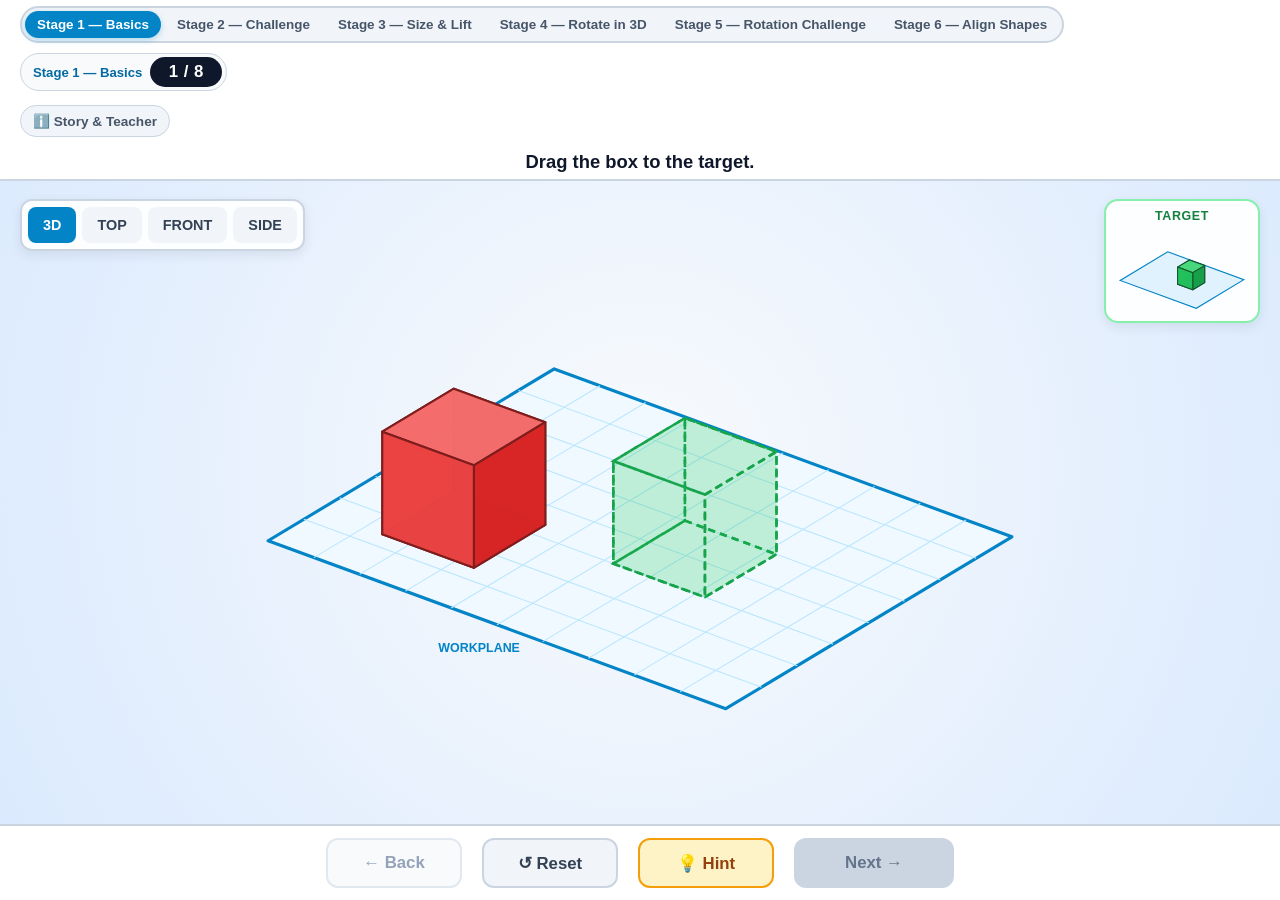
==== commit 106a5d93: "Add rotation challenges and nine-task alignment stage" ====
--- a/Builder-Island-Student.html
+++ b/Builder-Island-Student.html
@@ -656,6 +656,59 @@
   .turn-toolbar { top:12px; left:10px; max-width:180px; }
   .turn-intro-diagrams { gap:6px; }
 }
+
+/* Stage 6 keeps selection tools outside the projected click-control diagram. */
+.align-toolbar { flex-shrink:0; background:#fff; padding:6px 12px; display:flex; flex-wrap:wrap; gap:6px 12px; align-items:center; border-bottom:1px solid #cbd5e1; font-size:12px; }
+.align-actions,.align-selection { display:flex; gap:5px; flex-wrap:wrap; }
+.align-toolbar button { min-height:44px; padding:6px 10px; border:1px solid #94a3b8; border-radius:8px; background:#f8fafc; font-weight:700; color:#0f172a; cursor:pointer; }
+.align-toolbar button[aria-pressed="true"] { background:#dbeafe; border:2px solid #0369a1; }
+.align-toolbar button:disabled { opacity:.45; cursor:default; }
+#align-status { flex-basis:100%; min-height:15px; }
+.stage-six .hint-toast { white-space:normal; max-width:94%; text-align:center; top:8px; bottom:auto; }
+.stage-six .target-preview-card { width:104px; padding:4px; top:5px; right:6px; }
+.stage-six .target-mini-svg { width:92px; height:66px; }
+.align-dot:focus .align-hit { stroke:#0284c7; stroke-width:5; }
+@media(max-width:600px){
+ .stage-six .align-toolbar { padding:4px 8px; gap:4px; font-size:11px; }
+ .stage-six .align-toolbar button { padding:4px 7px; font-size:11px; }
+ .stage-six .align-actions { width:100%; }
+ .stage-six #align-required-reference { font-weight:700; }
+ .stage-six .target-preview-card { width:80px; }
+ .stage-six .target-mini-svg { width:68px; height:48px; }
+}
+
+/* Stage 6 short-window fallback: identical axis/mode targets in separated groups.
+   Neither touch targets nor model geometry are scaled to hide collisions. */
+.align-compact-controls { flex-shrink:0; display:grid; gap:6px; padding:6px 8px; background:#fff; border-top:1px solid #cbd5e1; }
+.align-control-group { display:grid; grid-template-columns:minmax(70px,.9fr) repeat(3,minmax(44px,1fr)); align-items:center; gap:6px; }
+.align-group-title { font-size:12px; font-weight:800; color:#334155; }
+.align-compact-controls .align-dot { min-width:0; }
+.align-compact-controls .align-hit { width:100%; min-height:44px; border:1px solid #94a3b8; border-radius:8px; background:#f8fafc; color:#0f172a; font-size:12px; font-weight:700; display:flex; align-items:center; justify-content:center; gap:5px; padding:4px; cursor:pointer; touch-action:manipulation; }
+.align-compact-controls .align-hit:disabled { opacity:.4; cursor:default; }
+.align-compact-controls .align-hit:focus-visible { outline:3px solid #0284c7; outline-offset:-3px; }
+.align-circle { font-size:16px; line-height:1; color:#111827; pointer-events:none; }
+.align-compact .top-bar { display:grid; grid-template-columns:minmax(0,1fr) auto; padding:4px 8px; gap:4px; }
+.align-compact .top-left-group { grid-column:1; grid-row:1; width:100%; min-width:0; flex-wrap:nowrap; flex-shrink:1; gap:6px; }
+.align-compact .stage-switcher { display:flex; flex-wrap:nowrap; overflow-x:auto; max-width:calc(100vw - 220px); border-radius:10px; scrollbar-width:thin; flex-shrink:1; justify-content:flex-start; }
+.align-compact .stage-pill { flex:0 0 auto; min-height:44px; padding:6px 8px; font-size:12px; }
+.align-compact .stage-status-chip { flex-shrink:0; margin:0; padding:2px; }
+.align-compact .current-stage-label { display:none; }
+.align-compact .progress-badge { font-size:14px; padding:4px 8px; min-width:64px; }
+.align-compact .short-instruction { grid-column:1/-1; grid-row:2; order:0; font-size:14px; line-height:18px; }
+.align-compact .info-corner-btn { grid-column:2; grid-row:1; font-size:11px; padding:4px 6px; }
+.align-compact .align-toolbar { padding:4px 8px; gap:4px 8px; font-size:11px; }
+.align-compact .align-toolbar button { font-size:11px; padding:4px 7px; }
+.align-compact .align-actions { width:auto; }
+.align-compact #align-status { min-height:14px; line-height:14px; }
+.align-compact .stage-container { min-height:0; }
+.align-compact .bottom-bar { flex-shrink:0; height:56px; padding:4px 8px; gap:6px; }
+.align-compact .bottom-bar .ctrl-btn { min-width:0; flex:1; font-size:13px; padding:8px; }
+.align-compact .modal-card { max-height:calc(100vh - 24px); overflow-y:auto; }
+@media(min-width:700px){
+ .align-compact-controls { grid-template-columns:repeat(3,minmax(0,1fr)); }
+ .align-compact-controls .align-control-group { grid-template-columns:repeat(3,minmax(44px,1fr)); gap:4px; }
+ .align-compact-controls .align-group-title { grid-column:1/-1; }
+}
 </style>
 </head>
 <body>
@@ -672,6 +725,8 @@
           </button>
           <button type="button" class="stage-pill" id="btn-stage-3" data-stage="3">Stage 3 — Size &amp; Lift</button>
           <button type="button" class="stage-pill" id="btn-stage-4" data-stage="4">Stage 4 — Rotate in 3D</button>
+          <button type="button" class="stage-pill" id="btn-stage-5" data-stage="5">Stage 5 — Rotation Challenge</button>
+          <button type="button" class="stage-pill" id="btn-stage-6" data-stage="6">Stage 6 — Align Shapes</button>
         </div>
         <div class="stage-status-chip">
           <span class="current-stage-label" id="current-stage-name">Stage 1 — Basics</span>
@@ -686,6 +741,11 @@
       </button>
     </header>
 
+    <section id="align-toolbar" class="align-toolbar hidden" aria-label="Align tools">
+      <div class="align-actions"><button type="button" id="btn-multiple" aria-pressed="false">Select Multiple</button><button type="button" id="btn-align">Align</button><button type="button" id="btn-exit-align">Exit Align</button><button type="button" id="btn-undo-align">Undo Align</button><button type="button" id="btn-align-help">?</button></div>
+      <div id="align-selection" class="align-selection"></div>
+      <span id="align-required-reference"></span><span id="align-status" role="status" aria-live="polite"></span>
+    </section>
     <!-- Storage Warning (only visible if browser storage is blocked) -->
     <div class="storage-toast hidden" id="storage-warning-banner" role="alert">
       Practice mode only — progress won’t save after refresh.
@@ -721,6 +781,8 @@
       <!-- Ultra-short visual hint pill (hidden unless Hint is clicked) -->
       <div class="hint-toast hidden" id="hint-toast" role="status"></div>
     </main>
+
+    <section id="align-compact-controls" class="align-compact-controls hidden" aria-label="Alignment directions"></section>
 
     <!-- Bottom Control Bar: Back, Reset, Hint, Next -->
     <footer class="bottom-bar">
@@ -740,6 +802,7 @@
   </div>
 
   <!-- Stage Selection Modal (accessible from Completion screen) -->
+  <div class="modal-backdrop hidden" id="modal-align-intro" role="dialog" aria-modal="true" aria-labelledby="align-intro-title"><div class="modal-card"><h2 id="align-intro-title">Align Shapes</h2><p>Align moves shapes into line.</p><p>It does not resize or rotate them.</p><p>Choose a reference. The reference stays still.</p><p>Click a dot to align an edge or a center.</p><p>● Align = position · ■ Resize = size</p><button type="button" id="btn-close-align-intro" class="ctrl-btn">Let's Align</button></div></div>
   <div class="modal-backdrop hidden" id="modal-stages" role="dialog" aria-modal="true" aria-labelledby="modal-stages-title">
     <div class="modal-card modal-stages-card">
       <div class="modal-header">
@@ -767,6 +830,10 @@
           <button type="button" class="stage-select-card" id="card-select-stage-4" data-stage="4">
             <span class="stage-card-title">Stage 4 — Rotate in 3D</span><span class="stage-card-desc">8 tasks: Spin, Tip Forward / Back, and Tip Sideways.</span><span class="stage-card-progress" id="stage-4-progress-summary">8 steps</span>
           </button>
+          <button type="button" class="stage-select-card" id="card-select-stage-5" data-stage="5">
+            <span class="stage-card-title">Stage 5 — Rotation Challenge</span><span class="stage-card-desc">12 targets. Choose among all three rotation arrows.</span><span class="stage-card-progress" id="stage-5-progress-summary">12 steps</span>
+          </button>
+          <button type="button" class="stage-select-card" id="card-select-stage-6" data-stage="6"><span class="stage-card-title">Stage 6 — Align Shapes</span><span class="stage-card-desc">9 tasks: align edges and centers in three directions.</span><span class="stage-card-progress" id="stage-6-progress-summary">9 steps</span></button>
         </div>
       </div>
     </div>
@@ -1517,11 +1584,11 @@
   const [x,y,z] = rotateVector(box.orientation, local);
   return { x: box.x+box.length/2+x, y: box.y+box.width/2+y, z: box.z+box.height/2+z };
 }
-const turnTask = (step, title, instruction, hintText, actions, solution) => {
+const turnTask = (step, title, instruction, hintText, actions, solution, stage = 4) => {
   const initial = { id:'b1', colorTheme:'coral', x:34, y:29, z:26, length:32, width:22, height:16,
     rotation:0, orientationVersion:ORIENTATION_VERSION, orientation:[1,0,0,0], allowedActions:actions };
   const orientation = solution.reduce((q,[axis,angle]) => rotateWorld(q,axis,angle), initial.orientation);
-  return { step, stage:4, title, instruction, hintText, allowedActions:actions, initialCamera:'ISO',
+  return { step, stage, title, instruction, hintText, allowedActions:actions, initialCamera:'ISO',
     initialBoxes:[initial], targets:[{...initial,orientation}], solution };
 };
 const STAGE_4_STEPS = Object.freeze([
@@ -1534,6 +1601,150 @@
   turnTask(7,'Choose the Right Arrow','Choose the right arrow. Turn to match.','Try Tip Forward / Back: tip backward toward the target.',['spin','tip-forward','tip-side'],[['x',90]]),
   turnTask(8,'Two-Turn Challenge','Use two turns to match the target.','Look at the front arrow and the top star.',['spin','tip-forward','tip-side'],[['z',90],['x',-90]])
 ]);
+
+// Stage 5 reuses the Stage 4 block, world axes and orientation generator unchanged.
+const challengeTurn = (step, instruction, solution) => {
+  const actions = Object.keys(TURN_AXES);
+  const observe = 'Look at the top star, front arrow, and side diamond.';
+  const action = actions.find(key => TURN_AXES[key].axis === solution[0][0]);
+  const describe = ([axis, degrees]) => axis === 'x'
+    ? `Tip ${degrees > 0 ? 'backward' : 'forward'} ${Math.abs(degrees)}°`
+    : axis === 'y' ? `Tip Sideways ${degrees > 0 ? 'right' : 'left'} ${Math.abs(degrees)}°`
+      : `Spin ${degrees > 0 ? '+' : '−'}${Math.abs(degrees)}°`;
+  return {
+    ...turnTask(step, `Rotation Challenge ${step}`, instruction, observe, actions, solution, 5),
+    hintLevels: [observe, `${TURN_AXES[action].label} is one helpful action. Compare the face marks as you turn.`,
+      `From the start: ${solution.map(describe).join(', then ')}. You may click Reset first to try this example.`]
+  };
+};
+const STAGE_5_STEPS = Object.freeze([
+  challengeTurn(1, 'Choose an arrow. Match the target.', [['z',90]]),
+  challengeTurn(2, 'Look at the top mark. Turn to match.', [['x',90]]),
+  challengeTurn(3, 'Match the front and top marks.', [['y',90]]),
+  challengeTurn(4, 'Which arrow will help?', [['z',-90]]),
+  challengeTurn(5, 'Turn the block to match the target.', [['x',-90]]),
+  challengeTurn(6, 'Look closely. Match the direction.', [['y',-90]]),
+  challengeTurn(7, 'Use two turns to match.', [['x',90],['y',90]]),
+  challengeTurn(8, 'Watch where the top mark goes.', [['z',90],['x',90]]),
+  // Original Y+90, Z-90 duplicates Q7. Change only the Z sign.
+  challengeTurn(9, 'Match all the visible marks.', [['y',90],['z',90]]),
+  challengeTurn(10, 'Look again. The target is different.', [['y',90],['x',90]]),
+  challengeTurn(11, 'Keep turning until the marks match.', [['z',180],['x',90]]),
+  // Original X+90, Y+90, Z+90 collapses to Q3 (Y+90). Change only Z.
+  challengeTurn(12, 'Final challenge! Match the whole block.', [['x',90],['y',90],['z',-90]])
+]);
+
+function isRotationStage(stageId) {
+  return stageId === 4 || stageId === 5;
+}
+
+// Align uses unrotated WORLD bounds: +X right, +Y front, +Z up.
+const ALIGN_AXES = Object.freeze({
+  x: { position:'x', size:'length', labels:['Left','Center','Right'], title:'Left / Right' },
+  y: { position:'y', size:'width', labels:['Back','Center','Front'], title:'Front / Back' },
+  z: { position:'z', size:'height', labels:['Bottom','Middle','Top'], title:'Height' }
+});
+const ALIGN_MODES = Object.freeze(['min','center','max']);
+function alignCoordinate(box, axis, mode) {
+  const spec=ALIGN_AXES[axis];
+  return box[spec.position]+box[spec.size]*(mode==='min'?0:mode==='center'?.5:1);
+}
+function alignedBoxes(boxes, selectedIds, referenceId, axis, mode) {
+  if (!ALIGN_AXES[axis] || !ALIGN_MODES.includes(mode)) return boxes;
+  const ref=boxes.find(b=>b.id===referenceId);
+  if (!ref || !selectedIds.includes(referenceId) || selectedIds.length<2) return boxes;
+  const spec=ALIGN_AXES[axis], anchor=alignCoordinate(ref,axis,mode);
+  return boxes.map(b=>b.id===referenceId || !selectedIds.includes(b.id) ? {...b}
+    : {...b,[spec.position]:anchor-b[spec.size]*(mode==='min'?0:mode==='center'?.5:1)});
+}
+const alignBox=(id,badge,colorTheme,x,y,z,length,width,height)=>({id,badge,colorTheme,x,y,z,length,width,height,rotation:0,allowedActions:[]});
+const alignTask=(step,title,instruction,requirements,initialBoxes,axes)=>{
+  const referenceId='b1',ids=initialBoxes.map(b=>b.id);
+  const targets=requirements.reduce((boxes,[axis,mode])=>alignedBoxes(boxes,ids,referenceId,axis,mode),initialBoxes);
+  return {step,stage:6,title,instruction,initialBoxes,targets,referenceId,axes,requirements,initialCamera:'ISO',allowedActions:[],
+    hintLevels:[`Look at ${requirements.map(([a,m])=>m==='center'?(a==='z'?'middle heights':'centers'):ALIGN_AXES[a].labels[ALIGN_MODES.indexOf(m)].toLowerCase()+(a==='z'?' faces':' edges')).join(' and ')}. Compare A ★ with the other shapes.`,
+      `Use ${requirements.map(([a])=>ALIGN_AXES[a].title).join(' and ')}. Reference A ★ stays still.`,
+      `Choose A ★ as Reference. Click ${requirements.map(([a,m])=>ALIGN_AXES[a].title+': '+ALIGN_AXES[a].labels[ALIGN_MODES.indexOf(m)]).join(', then ')}. Undo or Reset lets you try again.`]};
+};
+const horizontalPair=()=>[alignBox('b1','A ★','coral',42,12,0,30,18,12),alignBox('b2','B ◆','cobalt',12,50,0,16,16,10)];
+const depthPair=()=>[alignBox('b1','A ★','coral',12,34,0,20,30,12),alignBox('b2','B ◆','cobalt',64,8,0,18,14,10)];
+const heightPair=()=>[alignBox('b1','A ★','coral',12,12,24,24,18,18),alignBox('b2','B ◆','cobalt',64,50,4,18,16,10)];
+const STAGE_6_STEPS=Object.freeze([
+  alignTask(1,'Match the Left Edges','Click a dot to line up the left edges.',[['x','min']],horizontalPair(),['x']),
+  alignTask(2,'Match the Centers','Line up the centers.',[['x','center']],horizontalPair(),['x']),
+  alignTask(3,'Match the Right Edges','Line up the right edges.',[['x','max']],horizontalPair(),['x']),
+  alignTask(4,'Match the Front Edges','Choose the reference. Align the front edges.',[['y','max']],depthPair(),['y']),
+  alignTask(5,'Center Front to Back','Match the centers from front to back.',[['y','center']],depthPair(),['y']),
+  alignTask(6,'Match the Back Edges','Line up the back edges.',[['y','min']],depthPair(),['y']),
+  alignTask(7,'Match the Bottoms','Line up the bottoms.',[['z','min']],heightPair(),['z']),
+  alignTask(8,'Match the Middle Heights','Line up the middle heights.',[['z','center']],heightPair(),['z']),
+  alignTask(9,'Match the Tops','Line up the tops. Keep the sizes the same.',[['z','max']],heightPair(),['z'])
+]);
+function initialAlignState(cfg) {
+  return {version:1,selectedIds:cfg.step<=9?cfg.initialBoxes.map(b=>b.id):[],multiple:cfg.step<=9,active:cfg.step<=3,
+    referenceId:cfg.step<=3?cfg.referenceId:null,operations:[],undo:null,feedback:'Reference stays still. Use A ★ as Reference.'};
+}
+function selectAlignBox(state,id,shift=false) {
+  if(state.currentStage!==6 || !state.boxes.some(b=>b.id===id))return state;
+  const a=state.align;
+  if(a.active){
+    if(!a.selectedIds.includes(id))return {...state,align:{...a,feedback:'Select this shape before choosing it as Reference.'}};
+    return {...state,align:{...a,referenceId:id,feedback:id===getStepConfig(state.currentStep,6).referenceId?'Reference A ★ stays still. Click a dot.':'Use A ★ as Reference for this task. No shapes moved.'}};
+  }
+  const selectedIds=a.multiple||shift?(a.selectedIds.includes(id)?a.selectedIds.filter(n=>n!==id):[...a.selectedIds,id]):[id];
+  return {...state,align:{...a,selectedIds,referenceId:selectedIds.includes(a.referenceId)?a.referenceId:null,feedback:`${selectedIds.length} shapes selected. Choose Align when ready.`}};
+}
+function setAlignMode(state,active) {
+  if(state.currentStage!==6 || (active && state.align.selectedIds.length<2))return state;
+  return {...state,align:{...state.align,active,feedback:active?'Choose a selected shape as Reference.':'Selection mode. Choose shapes, then Align.'}};
+}
+function previewAlign(state,axis,mode) {
+  if(state.currentStage!==6 || !state.align.active || state.align.referenceId!==getStepConfig(state.currentStep,6).referenceId)return state.boxes;
+  return alignedBoxes(state.boxes,state.align.selectedIds,state.align.referenceId,axis,mode);
+}
+function applyAlign(state,axis,mode) {
+  if(state.currentStage!==6)return state;
+  const cfg=getStepConfig(state.currentStep,6),a=state.align;
+  if(!a.active || a.referenceId!==cfg.referenceId || !a.selectedIds.includes(a.referenceId) || a.selectedIds.length<2 || !cfg.axes.includes(axis) || !ALIGN_MODES.includes(mode))return state;
+  const boxes=previewAlign(state,axis,mode);
+  if(boxes.some(b=>b.z<0))return {...state,align:{...a,feedback:'That would go below the workplane. Try another dot.'}};
+  const key=`${axis}:${mode}`;
+  // One local undo, not a global history. A no-op repeat keeps the last useful undo.
+  const changed=boxes.some((b,i)=>['x','y','z'].some(k=>b[k]!==state.boxes[i][k]));
+  const result={...state,boxes,box:toPlainBox(boxes[0]),align:{...a,operations:[...new Set([...a.operations,key])],
+    undo:changed?{boxes:state.boxes.map(b=>({...b})),operations:[...a.operations]}:a.undo,
+    feedback:`Aligned ${ALIGN_AXES[axis].labels[ALIGN_MODES.indexOf(mode)]} (${ALIGN_AXES[axis].title}). Reference stays still. Undo Align to try again.`}};
+  if(evaluateAlignMatch(result).matched&&!result.completedSteps.includes(result.currentStep))result.completedSteps=[...result.completedSteps,result.currentStep];
+  return result;
+}
+function undoAlign(state) {
+  if(state.currentStage!==6 || !state.align.undo)return state;
+  const u=state.align.undo;
+  return {...state,boxes:u.boxes.map(b=>({...b})),box:toPlainBox(u.boxes[0]),align:{...state.align,operations:[...u.operations],undo:null,feedback:'Last alignment undone. Reference stays still.'}};
+}
+// Only positions and validated Align UI state restore; configured dimensions/rotation remain authoritative.
+function restoreAlignSnapshot(state,snap) {
+  const cfg=getStepConfig(state.currentStep,6),raw=snap.align;
+  if(raw?.version!==1)return {...state,boxes:cfg.initialBoxes.map(b=>({...b})),box:toPlainBox(cfg.initialBoxes[0]),align:initialAlignState(cfg)};
+  const positions=(saved)=>cfg.initialBoxes.map(initial=>{
+    const b=saved?.find(b=>b?.id===initial.id);
+    if(initial.id===cfg.referenceId)return {...initial};
+    return {...initial,...Object.fromEntries(['x','y','z'].map(k=>[k,Number.isFinite(b?.[k])&&b[k]>=0&&b[k]<=100?b[k]:initial[k]]))};
+  });
+  const ids=cfg.initialBoxes.map(b=>b.id),ops=v=>Array.isArray(v)?[...new Set(v.filter(x=>typeof x==='string' && /^[xyz]:(min|center|max)$/.test(x)))]:[];
+  const selectedIds=Array.isArray(raw.selectedIds)?[...new Set(raw.selectedIds.filter(id=>ids.includes(id)))]:[];
+  const boxes=positions(snap.boxes);
+  return {...state,boxes,box:toPlainBox(boxes[0]),align:{...initialAlignState(cfg),selectedIds,multiple:!!raw.multiple,active:!!raw.active&&selectedIds.length>=2,
+    referenceId:selectedIds.includes(raw.referenceId)?raw.referenceId:null,operations:ops(raw.operations),
+    undo:raw.undo&&Array.isArray(raw.undo.boxes)?{boxes:positions(raw.undo.boxes),operations:ops(raw.undo.operations)}:null}};
+}
+function evaluateAlignMatch(state) {
+  const cfg=getStepConfig(state.currentStep,6),a=state.align;
+  const boxResults=cfg.targets.map(t=>{const b=state.boxes.find(b=>b.id===t.id);return {id:t.id,matched:!!b&&['x','y','z','length','width','height','rotation'].every(k=>Math.abs(b[k]-t[k])<1e-6)&&!b.orientation};});
+  const operationsOk=cfg.requirements.every(([axis,mode])=>a.operations.includes(`${axis}:${mode}`));
+  const matched=boxResults.every(r=>r.matched)&&operationsOk&&a.referenceId===cfg.referenceId&&cfg.initialBoxes.every(b=>a.selectedIds.includes(b.id));
+  return {matched,boxResults,faceOk:true,rotOk:true};
+}
 
 const STAGES = Object.freeze({
   1: {
@@ -1549,13 +1760,20 @@
     steps: STAGE_2_STEPS
   },
   3: { id: 3, name: 'Stage 3 — Size & Lift', shortName: 'Stage 3', steps: STAGE_3_STEPS },
-  4: { id: 4, name: 'Stage 4 — Rotate in 3D', shortName: 'Stage 4', steps: STAGE_4_STEPS }
+  4: { id: 4, name: 'Stage 4 — Rotate in 3D', shortName: 'Stage 4', steps: STAGE_4_STEPS },
+  5: { id: 5, name: 'Stage 5 — Rotation Challenge', shortName: 'Stage 5', steps: STAGE_5_STEPS },
+  6: { id: 6, name: 'Stage 6 — Align Shapes', shortName: 'Stage 6', steps: STAGE_6_STEPS }
 });
 
-const TOTAL_STEPS = 8;
+// Legacy Stage 1 alias retained for existing consumers; navigation uses getStageStepCount.
+const TOTAL_STEPS = STEPS.length;
 
 function getStageConfig(stageId = 1) {
-  return STAGES[[1, 2, 3, 4].includes(stageId) ? stageId : 1];
+  return STAGES[[1, 2, 3, 4, 5, 6].includes(stageId) ? stageId : 1];
+}
+
+function getStageStepCount(stageId = 1) {
+  return getStageConfig(stageId).steps.length;
 }
 
 function getStepConfig(stepNumber, stageId = 1) {
@@ -1784,13 +2002,14 @@
 }
 
 function createStepState(stepNumber = 1, completedSteps = [], stageId = 1) {
-  const normalizedStage = [1, 2, 3, 4].includes(stageId) ? stageId : 1;
+  const normalizedStage = [1, 2, 3, 4, 5, 6].includes(stageId) ? stageId : 1;
   const cfg = getStepConfig(stepNumber, normalizedStage);
   const cam = CAMERA_PRESETS[cfg.initialCamera] || CAMERA_PRESETS.ISO;
   const { initialBoxes } = getStepBoxesAndTargets(cfg);
 
   return {
-    version: normalizedStage === 4 ? 5 : 4,
+    ...(normalizedStage===6 ? {align:initialAlignState(cfg)} : {}),
+    version: isRotationStage(normalizedStage) ? 5 : 4,
     currentStage: normalizedStage,
     currentStep: cfg.step,
     completedSteps: Array.from(new Set(completedSteps)),
@@ -1855,6 +2074,7 @@
  * Uses fixed `id` mapping for multi-block steps so traversal order never alters results.
  */
 function evaluateStepMatch(state) {
+  if(state.currentStage===6)return evaluateAlignMatch(state);
   const stageId = state.currentStage || 1;
   const cfg = getStepConfig(state.currentStep, stageId);
   const { targets } = getStepBoxesAndTargets(cfg);
@@ -1968,6 +2188,7 @@
  * and only the properties permitted by the step/block configuration.
  */
 function updateBoxInState(state, updates, enableSnap = true) {
+  if(state.currentStage===6)return state;
   const stageId = state.currentStage || 1;
   const cfg = getStepConfig(state.currentStep, stageId);
   const { targets } = getStepBoxesAndTargets(cfg);
@@ -1994,7 +2215,7 @@
         ? cfg.allowedActions
         : [cfg.allowedAction];
 
-  if (stageId === 4) {
+  if (isRotationStage(stageId)) {
     const action = updates.turnAction;
     const degrees = updates.turnDegrees;
     if (!cfg.allowedActions.includes(action) || !Number.isFinite(degrees)) return state;
@@ -2101,7 +2322,7 @@
  * Updates ONLY the camera state. Never mutates `state.box` or `state.boxes`.
  */
 function setCameraInState(state, cameraUpdates) {
-  if (state.currentStage === 4) return state;
+  if (isRotationStage(state.currentStage) || state.currentStage===6) return state;
   const nextCamera = {
     ...state.camera,
     ...cameraUpdates
@@ -2215,13 +2436,14 @@
   }
 
   function sanitizeStageSnapshot(snap, stageId = 1) {
-    const normalizedStage = [1, 2, 3, 4].includes(stageId) ? stageId : 1;
+    const normalizedStage = [1, 2, 3, 4, 5, 6].includes(stageId) ? stageId : 1;
     if (!snap || typeof snap !== 'object') {
       return createInitialState(normalizedStage);
     }
 
+    const totalSteps = getStageStepCount(normalizedStage);
     const step = Number.isFinite(Number(snap.currentStep))
-      ? Math.max(1, Math.min(TOTAL_STEPS, Math.round(Number(snap.currentStep))))
+      ? Math.max(1, Math.min(totalSteps, Math.round(Number(snap.currentStep))))
       : 1;
 
     const completedSteps = Array.isArray(snap.completedSteps)
@@ -2229,12 +2451,14 @@
           new Set(
             snap.completedSteps
               .map((n) => Number(n))
-              .filter((n) => Number.isInteger(n) && n >= 1 && n <= TOTAL_STEPS)
+              .filter((n) => Number.isInteger(n) && n >= 1 && n <= totalSteps)
           )
         )
       : [];
 
     const state = createStepState(step, completedSteps, normalizedStage);
+    // Removed Align tasks must never donate their geometry or reference to Q9.
+    if (normalizedStage === 6 && Number(snap.currentStep) > totalSteps) return state;
 
     if (Array.isArray(snap.boxes) && snap.boxes.length > 0) {
       state.boxes = state.boxes.map((defaultBox, idx) => {
@@ -2264,8 +2488,10 @@
       state.box = normalized.box;
     }
 
-    if (normalizedStage === 4) {
-      const initial = createStepState(step, completedSteps, 4);
+    if(normalizedStage===6)return restoreAlignSnapshot(state,snap);
+
+    if (isRotationStage(normalizedStage)) {
+      const initial = createStepState(step, completedSteps, normalizedStage);
       const saved = (Array.isArray(snap.boxes) && snap.boxes[0]) || snap.box || {};
       const orientation = saved.orientationVersion === ORIENTATION_VERSION ? normalizeOrientation(saved.orientation) : [1,0,0,0];
       state.boxes = [{...initial.boxes[0], orientation}];
@@ -2279,7 +2505,7 @@
       state.selectedBoxId = snap.selectedBoxId;
     }
 
-    if (normalizedStage !== 4 && snap.camera && typeof snap.camera === 'object') {
+    if (!isRotationStage(normalizedStage) && snap.camera && typeof snap.camera === 'object') {
       state.camera = {
         face: typeof snap.camera.face === 'string' ? snap.camera.face : state.camera.face,
         yaw: Number.isFinite(Number(snap.camera.yaw)) ? Number(snap.camera.yaw) : state.camera.yaw,
@@ -2310,17 +2536,17 @@
 
   function sanitizeLoadedState(parsed, requestedStageId = null) {
     if (!parsed || typeof parsed !== 'object' || (![3,4,5].includes(parsed.version))) {
-      return createInitialState([1, 2, 3, 4].includes(requestedStageId) ? requestedStageId : 1);
+      return createInitialState([1, 2, 3, 4, 5, 6].includes(requestedStageId) ? requestedStageId : 1);
     }
 
     const activeStage =
-      [1, 2, 3, 4].includes(requestedStageId)
+      [1, 2, 3, 4, 5, 6].includes(requestedStageId)
         ? requestedStageId
-        : [1, 2, 3, 4].includes(parsed.currentStage)
+        : [1, 2, 3, 4, 5, 6].includes(parsed.currentStage)
           ? parsed.currentStage
           : 1;
 
-    if (activeStage === 4 && parsed.version !== 5) return createInitialState(4);
+    if (isRotationStage(activeStage) && parsed.version !== 5) return createInitialState(activeStage);
 
     if ([4,5].includes(parsed.version) && parsed.stages && typeof parsed.stages === 'object') {
       const stageSnap = parsed.stages[activeStage] || parsed.stages[String(activeStage)];
@@ -2339,12 +2565,12 @@
 
   function loadProgress(requestedStageId = null) {
     const parsed = readRawObject();
-    if (!parsed) return createInitialState([1, 2, 3, 4].includes(requestedStageId) ? requestedStageId : 1);
+    if (!parsed) return createInitialState([1, 2, 3, 4, 5, 6].includes(requestedStageId) ? requestedStageId : 1);
     return sanitizeLoadedState(parsed, requestedStageId);
   }
 
   function saveProgress(state) {
-    const activeStage = [1, 2, 3, 4].includes(state.currentStage) ? state.currentStage : 1;
+    const activeStage = [1, 2, 3, 4, 5, 6].includes(state.currentStage) ? state.currentStage : 1;
     const existing = readRawObject();
 
     const existingStages =
@@ -2368,6 +2594,7 @@
       box: state.box,
       boxes: state.boxes,
       selectedBoxId: state.selectedBoxId,
+      ...(activeStage===6?{align:state.align}:{}),
       camera: state.camera
     };
 
@@ -2382,6 +2609,7 @@
       box: state.box,
       boxes: state.boxes,
       selectedBoxId: state.selectedBoxId,
+      ...(activeStage===6?{align:state.align}:{}),
       camera: state.camera,
       stages: existingStages
     });
@@ -2440,7 +2668,12 @@
 });
 
 const requestedStage = Number(new URLSearchParams(window.location.search).get('stage'));
-let appState = storageManager.loadProgress([1,2,3,4].includes(requestedStage) ? requestedStage : null);
+let appState = storageManager.loadProgress([1,2,3,4,5,6].includes(requestedStage) ? requestedStage : null);
+// Old Align deep links open the retained final task with its own normal setup.
+const removedAlignStep = Number(new URLSearchParams(window.location.search).get('step'));
+if (appState.currentStage===6 && [10,11,12].includes(removedAlignStep)) {
+  appState=createStepState(getStageStepCount(6),appState.completedSteps,6);
+}
 let pointerSession = null;
 
 const dom = {
@@ -2623,7 +2856,7 @@
 
 // Handle positions follow the projected center/bounds; the reference axes remain WORLD axes.
 function buildTurnHandles(box, target, cam, cx, cy, scale) {
-  const cfg=getStepConfig(appState.currentStep,4);
+  const cfg=getStepConfig(appState.currentStep,appState.currentStage);
   const screen=dom.workspaceSvg.getScreenCTM()?.a || 1;
   const v=getBoxVertices(box), t=getBoxVertices(target);
   const center=projectPoint(v.cx,v.cy,box.z+box.height/2,cam,cx,cy,scale);
@@ -2906,9 +3139,72 @@
 /**
  * Renders the main 3D interactive workspace SVG
  */
+// Click controls are projected from world-space bounds; no screen-axis alignment math.
+function buildAlignControls(cfg,cam,cx,cy,scale) {
+  const a=appState.align;
+  if(!a.active || document.body.classList.contains('align-compact'))return '';
+  const bounds=[...cfg.initialBoxes,...appState.boxes];
+  const lo=k=>Math.min(...bounds.map(b=>b[k]));
+  const hi=(k,size)=>Math.max(...bounds.map(b=>b[k]+b[size]));
+  const xmin=lo('x'),xmax=hi('x','length'),ymin=lo('y'),ymax=hi('y','width'),zmin=0,zmax=Math.max(70,hi('z','height'));
+  const xr=Math.max(90,xmax-xmin),yr=Math.max(90,ymax-ymin);
+  const xmid=(xmin+xmax)/2,ymid=(ymin+ymax)/2;
+  const rows={x:[{x:xmid-xr/2,y:ymax+52,z:0},{x:xmid+xr/2,y:ymax+52,z:0}],
+    y:[{x:xmin-(cfg.axes.length===3?63:52),y:ymid-yr/2-(cfg.axes.length===3?24:0),z:0},{x:xmin-(cfg.axes.length===3?63:52),y:ymid+yr/2-(cfg.axes.length===3?24:0),z:0}],
+    z:[{x:xmax+26,y:ymin-10,z:zmin},{x:xmax+26,y:ymin-10,z:zmax}]};
+  const screen=dom.workspaceSvg.getScreenCTM()?.a||1,r=22/screen,font=12/screen;
+  const enabled=a.referenceId===cfg.referenceId && a.selectedIds.length>=2;
+  return cfg.axes.map(axis=>{
+    const ends=rows[axis],ps=ends.map(p=>projectPoint(p.x,p.y,p.z,cam,cx,cy,scale));
+    const line=`<line x1="${ps[0].x}" y1="${ps[0].y}" x2="${ps[1].x}" y2="${ps[1].y}" stroke="#475569" stroke-width="2" pointer-events="none"/>`;
+    return line+ALIGN_MODES.map((mode,i)=>{
+      const t=i/2,p={x:ends[0].x+(ends[1].x-ends[0].x)*t,y:ends[0].y+(ends[1].y-ends[0].y)*t,z:ends[0].z+(ends[1].z-ends[0].z)*t};
+      const q=projectPoint(p.x,p.y,p.z,cam,cx,cy,scale),label=ALIGN_AXES[axis].labels[i];
+      return `<g class="align-dot" data-axis="${axis}" data-mode="${mode}" role="button" tabindex="${enabled?0:-1}" aria-label="${ALIGN_AXES[axis].title}: ${label}" aria-disabled="${!enabled}" transform="translate(${q.x},${q.y})" style="cursor:${enabled?'pointer':'default'};opacity:${enabled?1:.4}">
+        <circle class="align-hit" r="${r}" fill="transparent"/><circle r="${7/screen}" fill="#111827" stroke="white" stroke-width="${2/screen}" pointer-events="none"/>
+        <text y="${r+font}" text-anchor="middle" font-size="${font}" font-weight="800" fill="#0f172a" pointer-events="none">${label}</text></g>`;
+    }).join('');
+  }).join('');
+}
+// When the viewport cannot safely fit projected 44px targets, expose the same
+// axis/mode pairs as separated native buttons. Geometry and storage stay shared.
+function renderCompactAlignControls() {
+  const panel=document.getElementById('align-compact-controls');
+  const visible=appState.currentStage===6 && document.body.classList.contains('align-compact') && appState.align.active;
+  panel.classList.toggle('hidden',!visible);
+  if(!visible){panel.innerHTML='';return;}
+  const cfg=getStepConfig(appState.currentStep,6),a=appState.align;
+  const enabled=a.referenceId===cfg.referenceId && a.selectedIds.length>=2;
+  panel.innerHTML=cfg.axes.map(axis=>`<div class="align-control-group" role="group" aria-label="${ALIGN_AXES[axis].title}">
+    <span class="align-group-title">${axis==='z'?'↑':'↔'} ${ALIGN_AXES[axis].title} · ${axis.toUpperCase()}</span>
+    ${ALIGN_MODES.map((mode,i)=>`<div class="align-dot" data-axis="${axis}" data-mode="${mode}" aria-disabled="${!enabled}">
+      <button type="button" class="align-hit" ${enabled?'':'disabled'} aria-label="${ALIGN_AXES[axis].title}: ${ALIGN_AXES[axis].labels[i]}"><span class="align-circle" aria-hidden="true">●</span>${ALIGN_AXES[axis].labels[i]}</button>
+    </div>`).join('')}</div>`).join('');
+}
+function renderAlignToolbar() {
+  const toolbar=document.getElementById('align-toolbar');
+  toolbar.classList.toggle('hidden',appState.currentStage!==6);
+  if(appState.currentStage!==6)return;
+  const a=appState.align,cfg=getStepConfig(appState.currentStep,6);
+  if(document.body.classList.contains('align-compact')){const rail=document.querySelector('.stage-switcher');rail.scrollLeft=rail.scrollWidth;}
+  document.getElementById('btn-multiple').setAttribute('aria-pressed',String(a.multiple));
+  document.getElementById('btn-multiple').disabled=a.active;
+  document.getElementById('btn-align').disabled=a.active||a.selectedIds.length<2;
+  document.getElementById('btn-exit-align').disabled=!a.active;
+  document.getElementById('btn-undo-align').disabled=!a.undo;
+  document.getElementById('align-selection').innerHTML=cfg.initialBoxes.map(b=>`<button type="button" data-align-box="${b.id}" aria-pressed="${a.selectedIds.includes(b.id)}">${a.active?'':'Select '} ${b.badge}${a.referenceId===b.id?' · Reference':a.selectedIds.includes(b.id)?' ✓':''}</button>`).join('');
+  document.getElementById('align-status').textContent=a.selectedIds.length<2?'Select at least two shapes to enable Align.':a.feedback;
+  document.getElementById('align-required-reference').textContent=document.body.classList.contains('align-compact')?'Reference: A ★ stays still':'Use A ★ as Reference · Reference stays still';
+}
+function updateAlignPreview(axis,mode) {
+  const group=document.getElementById('align-preview');
+  if(!group || appState.currentStage!==6)return;
+  group.innerHTML=axis?previewAlign(appState,axis,mode).filter(b=>b.id!==appState.align.referenceId).map(b=>buildBoxSvgFaces(b,appState.camera,500,345,5.6,{isTarget:true,fill:'rgba(99,102,241,.12)',stroke:'#6366f1',strokeWidth:2,dashArray:'5 4'})).join(''):'';
+}
+
 function renderMainWorkspace() {
   const stageId = appState.currentStage || 1;
-  dom.workspaceSvg.setAttribute('viewBox', stageId === 4 && window.innerWidth < 600 ? '100 -40 800 680' : stageId === 3 && window.innerWidth < 600 ? '150 70 700 560' : '0 0 1000 620');
+  dom.workspaceSvg.setAttribute('viewBox', stageId===6 ? '-132 -220 1240 1040' : isRotationStage(stageId) && window.innerWidth < 600 ? '100 -40 800 680' : stageId === 3 && window.innerWidth < 600 ? '150 70 700 560' : '0 0 1000 620');
   const cfg = getStepConfig(appState.currentStep, stageId);
   const { targets } = getStepBoxesAndTargets(cfg);
   const boxes = getActiveBoxes(appState);
@@ -3013,7 +3309,8 @@
   const studentBoxesMarkup = boxesWithDepth
     .map(({ b, v, isBoxMatched }) => {
       const boxId = b.id || 'b1';
-      const isSelected = boxes.length === 1 || boxId === selectedId;
+      const isSelected = stageId===6 ? appState.align.selectedIds.includes(boxId) : boxes.length === 1 || boxId === selectedId;
+      const isReference=stageId===6 && appState.align.referenceId===boxId;
       const theme = isBoxMatched
         ? BLOCK_COLOR_THEMES.matched
         : BLOCK_COLOR_THEMES[b.colorTheme] || BLOCK_COLOR_THEMES.coral;
@@ -3021,8 +3318,8 @@
       const boxFacesMarkup = buildBoxSvgFaces(b, cam, cx, cy, scale, {
         isTarget: false,
         faceColors: theme,
-        stroke: isSelected && boxes.length > 1 ? '#0f172a' : theme.stroke,
-        strokeWidth: isSelected && boxes.length > 1 ? 2.8 : 2
+        stroke: isReference ? '#7c3aed' : isSelected && boxes.length > 1 ? '#0f172a' : theme.stroke,
+        strokeWidth: isReference ? 5 : isSelected && boxes.length > 1 ? 2.8 : 2
       });
 
       // Selection base ring for multi-block steps
@@ -3039,12 +3336,13 @@
       }
 
       // Badge pill on block for Stage 2
-      if (stageId === 2 && b.badge) {
+      if ((stageId === 2 || stageId===6) && b.badge) {
         const topPt = projectPoint(v.cx, v.cy, v.z1 + 4, cam, cx, cy, scale);
+        const labelScale=stageId===6 ? 1/(dom.workspaceSvg.getScreenCTM()?.a||1) : 1;
         badgeOverlays.push(`
-          <g class="box-badge-label" transform="translate(${topPt.x.toFixed(1)}, ${topPt.y.toFixed(1)})" pointer-events="none">
-            <rect x="-24" y="-12" width="48" height="22" rx="11" fill="${isSelected ? '#0f172a' : '#334155'}" stroke="${isSelected ? '#facc15' : '#ffffff'}" stroke-width="2" />
-            <text x="0" y="4" text-anchor="middle" font-size="12" font-weight="900" fill="#ffffff">${b.badge}</text>
+          <g class="box-badge-label" transform="translate(${topPt.x.toFixed(1)}, ${topPt.y.toFixed(1)}) scale(${labelScale})" pointer-events="none">
+            <rect x="${isReference?-53:-24}" y="-12" width="${isReference?106:48}" height="22" rx="11" fill="${isSelected ? '#0f172a' : '#334155'}" stroke="${isSelected ? '#facc15' : '#ffffff'}" stroke-width="2" />
+            <text x="0" y="4" text-anchor="middle" font-size="12" font-weight="900" fill="#ffffff">${b.badge}${isReference?" · Reference":""}</text>
           </g>
         `);
       }
@@ -3078,7 +3376,7 @@
       : '';
 
   // 5. Relevant handle ONLY for the currently selected box (rendered on top of all blocks so never occluded)
-  const handlesMarkup = stageId === 4 ? buildTurnHandles(primaryBox, targets[0], cam, cx, cy, scale) : buildRelevantHandleMarkup(
+  const handlesMarkup = stageId===6 ? buildAlignControls(cfg,cam,cx,cy,scale) : isRotationStage(stageId) ? buildTurnHandles(primaryBox, targets[0], cam, cx, cy, scale) : buildRelevantHandleMarkup(
     primaryAllowed,
     primaryVertices,
     cam,
@@ -3090,7 +3388,7 @@
 
   // Cute Little Bot mascot on the completed Stage 1 Step 8 Safe Robot Base (40 × 30 × 4 mm)
   let robotMascotMarkup = '';
-  if (stageId === 1 && appState.currentStep === TOTAL_STEPS && match.matched && !appState.freePlay) {
+  if (stageId === 1 && appState.currentStep === getStageStepCount(appState.currentStage) && match.matched && !appState.freePlay) {
     const botPt = projectPoint(
       (primaryVertices.x0 + primaryVertices.x1) / 2,
       (primaryVertices.y0 + primaryVertices.y1) / 2,
@@ -3115,7 +3413,7 @@
   let niceBadgeMarkup = '';
   if (match.matched && !appState.freePlay) {
     const badgeZ =
-      stageId === 1 && appState.currentStep === TOTAL_STEPS
+      stageId === 1 && appState.currentStep === getStageStepCount(appState.currentStage)
         ? primaryVertices.z1 + 26
         : primaryVertices.z1 + 18;
     const badgePt = projectPoint(
@@ -3140,11 +3438,11 @@
     <polygon points="${wpPoly}" fill="#f0f9ff" stroke="#0284c7" stroke-width="3" stroke-linejoin="round" pointer-events="none" />
     ${gridLines}
     <text x="${frontMid.x.toFixed(1)}" y="${(frontMid.y + 16).toFixed(1)}" text-anchor="middle" font-size="12" font-weight="800" fill="#0284c7" pointer-events="none">
-      ${stageId === 4 ? 'FRONT (+Y) · WORKPLANE' : 'WORKPLANE'}
+      ${(isRotationStage(stageId)||stageId===6) ? 'FRONT (+Y) · WORKPLANE' : 'WORKPLANE'}
     </text>
 
     <g id="target-ghost-group" pointer-events="none">
-      ${targetGroupsMarkup}
+      ${stageId===6?'':targetGroupsMarkup}
     </g>
 
     ${shadowsMarkup}
@@ -3164,6 +3462,7 @@
 
     ${robotMascotMarkup}
     ${handlesMarkup}
+    ${stageId===6?'<g id="align-preview" pointer-events="none"></g>':''}
     ${niceBadgeMarkup}
     ${stageId === 3 ? `<g pointer-events="none" fill="#0f172a" font-size="${window.innerWidth < 600 ? 24 : 16}">
       <text x="${window.innerWidth < 600 ? 180 : 20}" y="565">Length ${primaryBox.length.toFixed(1)} · Width ${primaryBox.width.toFixed(1)} mm</text>
@@ -3222,7 +3521,17 @@
   if (!dom.modalCompleteTitle || !dom.modalCompleteDesc || !dom.skillsReviewGrid) return;
 
   dom.btnChangeDesign?.classList.toggle('hidden', stageId >= 3);
-  if (stageId === 4) {
+  document.getElementById('modal-complete-skills-heading').textContent = `Review My Skills (${getStageStepCount(stageId)} / ${getStageStepCount(stageId)})`;
+  dom.btnReplayAll.textContent = `↺ Replay 1 / ${getStageStepCount(stageId)}`;
+  if (stageId === 6) {
+    dom.modalCompleteTitle.textContent = "🏆 Stage 6 — Align Shapes Complete!";
+    dom.modalCompleteDesc.textContent = "You aligned edges and centers in three directions!";
+    dom.skillsReviewGrid.innerHTML = getStageConfig(6).steps.map(task=>`<span class="skill-chip">✓ ${task.step}. ${task.title}</span>`).join('');
+  } else if (stageId === 5) {
+    dom.modalCompleteTitle.textContent = '🏆 Stage 5 — Rotation Challenge Complete!';
+    dom.modalCompleteDesc.textContent = 'You matched all 12 targets using three ways to turn!';
+    dom.skillsReviewGrid.innerHTML = getStageConfig(5).steps.map(task=>`<span class="skill-chip">✓ ${task.step}. ${task.title}</span>`).join('');
+  } else if (stageId === 4) {
     dom.modalCompleteTitle.textContent = '🏆 Stage 4 — Rotate in 3D Complete!';
     dom.modalCompleteDesc.textContent = 'You explored three ways to turn and matched all 8 targets!';
     dom.skillsReviewGrid.innerHTML = getStageConfig(4).steps.map(task=>`<span class="skill-chip">✓ ${task.step}. ${task.title}</span>`).join('');
@@ -3291,11 +3600,19 @@
 
   document.getElementById('btn-stage-4')?.classList.toggle('active',stageId===4);
   document.getElementById('card-select-stage-4')?.classList.toggle('active',stageId===4);
-  document.body.classList.toggle('stage-four',stageId===4);
-  document.querySelector('.viewcube-widget').classList.toggle('hidden',stageId===4);
-  document.getElementById('turn-toolbar').classList.toggle('hidden',stageId!==4);
-  dom.viewBtns.forEach(button=>{button.disabled=stageId===4;});
-  dom.stepProgress.textContent = `${appState.currentStep} / ${TOTAL_STEPS}`;
+  document.getElementById('btn-stage-5')?.classList.toggle('active',stageId===5);
+  document.getElementById('card-select-stage-5')?.classList.toggle('active',stageId===5);
+  document.getElementById('btn-stage-6').classList.toggle('active',stageId===6);
+  document.getElementById('card-select-stage-6').classList.toggle('active',stageId===6);
+  document.body.classList.toggle('stage-six',stageId===6);
+  document.body.classList.toggle('align-compact',stageId===6 && (window.innerHeight<820 || window.innerWidth<360));
+  renderAlignToolbar();
+  renderCompactAlignControls();
+  document.body.classList.toggle('stage-four',isRotationStage(stageId));
+  document.querySelector('.viewcube-widget').classList.toggle('hidden',isRotationStage(stageId)||stageId===6);
+  document.getElementById('turn-toolbar').classList.toggle('hidden',!isRotationStage(stageId));
+  dom.viewBtns.forEach(button=>{button.disabled=isRotationStage(stageId)||stageId===6;});
+  dom.stepProgress.textContent = `${appState.currentStep} / ${getStageStepCount(stageId)}`;
   if (appState.freePlay) {
     dom.stepInstruction.textContent = 'Free build! Try any handle.';
   } else {
@@ -3322,7 +3639,7 @@
 
   // Hint toast
   if (appState.hintActive && !match.matched) {
-    dom.hintToast.textContent = stageId===4 && appState.currentStep===8 && appState.hintLevel>=2 ? 'Try Spin 90°, then Tip Forward 90°. Watch where the star goes.' : cfg.hintText;
+    dom.hintToast.textContent = (stageId===5||stageId===6) ? cfg.hintLevels[(appState.hintLevel || 1)-1] : stageId===4 && appState.currentStep===8 && appState.hintLevel>=2 ? 'Try Spin 90°, then Tip Forward 90°. Watch where the star goes.' : cfg.hintText;
     dom.hintToast.classList.remove('hidden');
   } else {
     dom.hintToast.classList.add('hidden');
@@ -3334,7 +3651,7 @@
   }
   dom.btnNext.disabled = !appState.freePlay && !match.matched;
   dom.btnNext.textContent =
-    appState.currentStep === TOTAL_STEPS && (match.matched || appState.freePlay) ? 'Finish 🎉' : 'Next →';
+    appState.currentStep === getStageStepCount(appState.currentStage) && (match.matched || appState.freePlay) ? 'Finish 🎉' : 'Next →';
 
   updateCompletionModalContent();
   renderMainWorkspace();
@@ -3347,7 +3664,7 @@
 }
 
 function switchStage(targetStageId) {
-  const normalizedTarget = [1,2,3,4].includes(targetStageId) ? targetStageId : 1;
+  const normalizedTarget = [1,2,3,4,5,6].includes(targetStageId) ? targetStageId : 1;
   pointerSession = null;
   // Save current stage before switching
   storageManager.saveProgress(appState);
@@ -3356,7 +3673,8 @@
   if (dom.modalComplete) dom.modalComplete.classList.add('hidden');
   if (dom.modalStages) dom.modalStages.classList.add('hidden');
   persistAndRender();
-  document.getElementById('modal-turn-intro').classList.toggle('hidden',normalizedTarget!==4);
+  document.getElementById('modal-turn-intro').classList.toggle('hidden',!isRotationStage(normalizedTarget));
+  document.getElementById('modal-align-intro').classList.toggle('hidden',normalizedTarget!==6);
 }
 
 function safeSetPointerCapture(el, pointerId) {
@@ -3370,6 +3688,27 @@
 }
 
 function setupInteractions() {
+  document.getElementById('btn-stage-6').addEventListener('click',()=>switchStage(6));
+  document.getElementById('card-select-stage-6').addEventListener('click',()=>switchStage(6));
+  document.getElementById('btn-close-align-intro').addEventListener('click',()=>document.getElementById('modal-align-intro').classList.add('hidden'));
+  document.getElementById('btn-align-help').addEventListener('click',()=>document.getElementById('modal-align-intro').classList.remove('hidden'));
+  document.getElementById('btn-multiple').addEventListener('click',()=>{appState={...appState,align:{...appState.align,multiple:!appState.align.multiple}};persistAndRender();});
+  document.getElementById('btn-align').addEventListener('click',()=>{appState=setAlignMode(appState,true);persistAndRender();});
+  document.getElementById('btn-exit-align').addEventListener('click',()=>{appState=setAlignMode(appState,false);persistAndRender();});
+  document.getElementById('btn-undo-align').addEventListener('click',()=>{appState=undoAlign(appState);persistAndRender();});
+  document.getElementById('align-selection').addEventListener('click',e=>{const b=e.target.closest('[data-align-box]');if(b){appState=selectAlignBox(appState,b.dataset.alignBox,e.shiftKey);persistAndRender();}});
+  for(const surface of [dom.workspaceSvg,document.getElementById('align-compact-controls')])surface.addEventListener('click',e=>{
+    if(appState.currentStage!==6)return;
+    const dot=e.target.closest('.align-dot'),box=e.target.closest('[data-box-id]');
+    if(dot)appState=applyAlign(appState,dot.dataset.axis,dot.dataset.mode);
+    else if(box)appState=selectAlignBox(appState,box.dataset.boxId,e.shiftKey);
+    else return;
+    persistAndRender();
+  });
+  dom.workspaceSvg.addEventListener('keydown',e=>{if(appState.currentStage===6 && ['Enter',' '].includes(e.key) && e.target.closest('.align-dot')){e.preventDefault();const d=e.target.closest('.align-dot');appState=applyAlign(appState,d.dataset.axis,d.dataset.mode);persistAndRender();}});
+  for(const surface of [dom.workspaceSvg,document.getElementById('align-compact-controls')])for(const event of ['pointerover','focusin'])surface.addEventListener(event,e=>{const d=e.target.closest('.align-dot');if(d && d.getAttribute('aria-disabled')==='false')updateAlignPreview(d.dataset.axis,d.dataset.mode);});
+  for(const surface of [dom.workspaceSvg,document.getElementById('align-compact-controls')])for(const event of ['pointerout','focusout'])surface.addEventListener(event,()=>updateAlignPreview(null));
+
   function clientToSvgPoint(clientX, clientY) {
     const ctm = dom.workspaceSvg.getScreenCTM();
     if (ctm && ctm.a !== 0 && ctm.d !== 0) {
@@ -3391,6 +3730,8 @@
     const stageId = appState.currentStage || 1;
     const cfg = getStepConfig(appState.currentStep, stageId);
 
+    if(stageId===6){e.preventDefault();return;}
+
     // Check if the user clicked a specific block in a multi-block step
     const boxItemEl = e.target.closest('[data-box-id]');
     if (boxItemEl && boxItemEl.dataset.boxId) {
@@ -3419,7 +3760,7 @@
       appState.freePlay && ['move', 'length', 'width', 'height', 'lift', 'rotate'].includes(rawAction)
         ? true
         : allowedList.includes(rawAction);
-    if (stageId===4 && !isPermitted) { e.preventDefault(); return; }
+    if (isRotationStage(stageId) && !isPermitted) { e.preventDefault(); return; }
     const action = isPermitted ? rawAction : 'orbit';
 
     e.preventDefault();
@@ -3451,7 +3792,7 @@
       startCam: { ...appState.camera }
     };
     safeSetPointerCapture(dom.workspaceSvg, e.pointerId);
-    if (stageId===4) renderAll();
+    if (isRotationStage(stageId)) renderAll();
   });
 
   function clientDeltaToSvgDelta(startX, startY, currentX, currentY) {
@@ -3481,7 +3822,7 @@
 
     const { action, boxId, startBox, startCam } = pointerSession;
 
-    if (appState.currentStage===4 && TURN_AXES[action]) {
+    if (isRotationStage(appState.currentStage) && TURN_AXES[action]) {
       const distance=TURN_AXES[action].drag==='vertical' ? -dySvg : dxSvg;
       if (Math.hypot(dxSvg,dySvg)<3) return;
       const nearest=Math.round(distance/90)*90;
@@ -3598,6 +3939,8 @@
   dom.btnStage3?.addEventListener('click', () => switchStage(3));
   document.getElementById('card-select-stage-3')?.addEventListener('click', () => switchStage(3));
 
+  document.getElementById('btn-stage-5').addEventListener('click',()=>switchStage(5));
+  document.getElementById('card-select-stage-5').addEventListener('click',()=>switchStage(5));
   document.getElementById('btn-stage-4').addEventListener('click',()=>switchStage(4));
   document.getElementById('card-select-stage-4').addEventListener('click',()=>switchStage(4));
   for (const id of ['btn-close-turn-intro','btn-start-turn']) {
@@ -3628,7 +3971,7 @@
   dom.viewBtns.forEach((btn) => {
     btn.addEventListener('click', () => {
       pointerSession = null;
-      if (appState.currentStage===4) return;
+      if (isRotationStage(appState.currentStage)) return;
       const viewKey = btn.dataset.view;
       const preset = CAMERA_PRESETS[viewKey] || CAMERA_PRESETS.ISO;
       appState = setCameraInState(appState, { ...preset });
@@ -3660,7 +4003,11 @@
 
   // Hint Button
   dom.btnHint.addEventListener('click', () => {
-    if (appState.currentStage===4 && appState.currentStep===8) {
+    if (appState.currentStage===5 || appState.currentStage===6) {
+      const levels = getStepConfig(appState.currentStep,appState.currentStage).hintLevels.length;
+      appState.hintLevel=((appState.hintLevel || 0)+1)%(levels+1);
+      appState.hintActive=appState.hintLevel>0;
+    } else if (appState.currentStage===4 && appState.currentStep===8) {
       appState.hintLevel=((appState.hintLevel || 0)+1)%3;
       appState.hintActive=appState.hintLevel>0;
     } else appState.hintActive = !appState.hintActive;
@@ -3672,7 +4019,7 @@
     const match = evaluateStepMatch(appState);
     if (!match.matched && !appState.freePlay) return;
 
-    if (appState.currentStep === TOTAL_STEPS) {
+    if (appState.currentStep === getStageStepCount(appState.currentStage)) {
       if (dom.modalComplete) {
         updateCompletionModalContent();
         dom.modalComplete.classList.remove('hidden');
@@ -3697,17 +4044,9 @@
     dom.btnStageSelect.addEventListener('click', () => {
       dom.modalComplete.classList.add('hidden');
       if (dom.modalStages) {
-        const s1 = storageManager.loadProgress(1);
-        const s2 = storageManager.loadProgress(2);
-        const s3 = storageManager.loadProgress(3);
-        const s4 = storageManager.loadProgress(4);
-        document.getElementById('stage-4-progress-summary').textContent = `Step ${s4.currentStep} / ${TOTAL_STEPS} (${s4.completedSteps.length} done)`;
-        document.getElementById('stage-3-progress-summary').textContent = `Step ${s3.currentStep} / ${TOTAL_STEPS} (${s3.completedSteps.length} done)`;
-        if (dom.stage1ProgressSummary) {
-          dom.stage1ProgressSummary.textContent = `Step ${s1.currentStep} / ${TOTAL_STEPS} (${s1.completedSteps.length} done)`;
-        }
-        if (dom.stage2ProgressSummary) {
-          dom.stage2ProgressSummary.textContent = `Step ${s2.currentStep} / ${TOTAL_STEPS} (${s2.completedSteps.length} done)`;
+        for (const id of [1,2,3,4,5,6]) {
+          const saved = storageManager.loadProgress(id);
+          document.getElementById(`stage-${id}-progress-summary`).textContent = `Step ${saved.currentStep} / ${getStageStepCount(id)} (${saved.completedSteps.length} done)`;
         }
         dom.modalStages.classList.remove('hidden');
       }
@@ -3745,7 +4084,9 @@
 window.addEventListener('resize', () => { pointerSession = null; renderAll(); });
 renderAll();
 
-if (appState.currentStage===4) document.getElementById('modal-turn-intro').classList.remove('hidden');
+if (isRotationStage(appState.currentStage)) document.getElementById('modal-turn-intro').classList.remove('hidden');
+
+if(appState.currentStage===6)document.getElementById('modal-align-intro').classList.remove('hidden');
 
 })();
 </script>
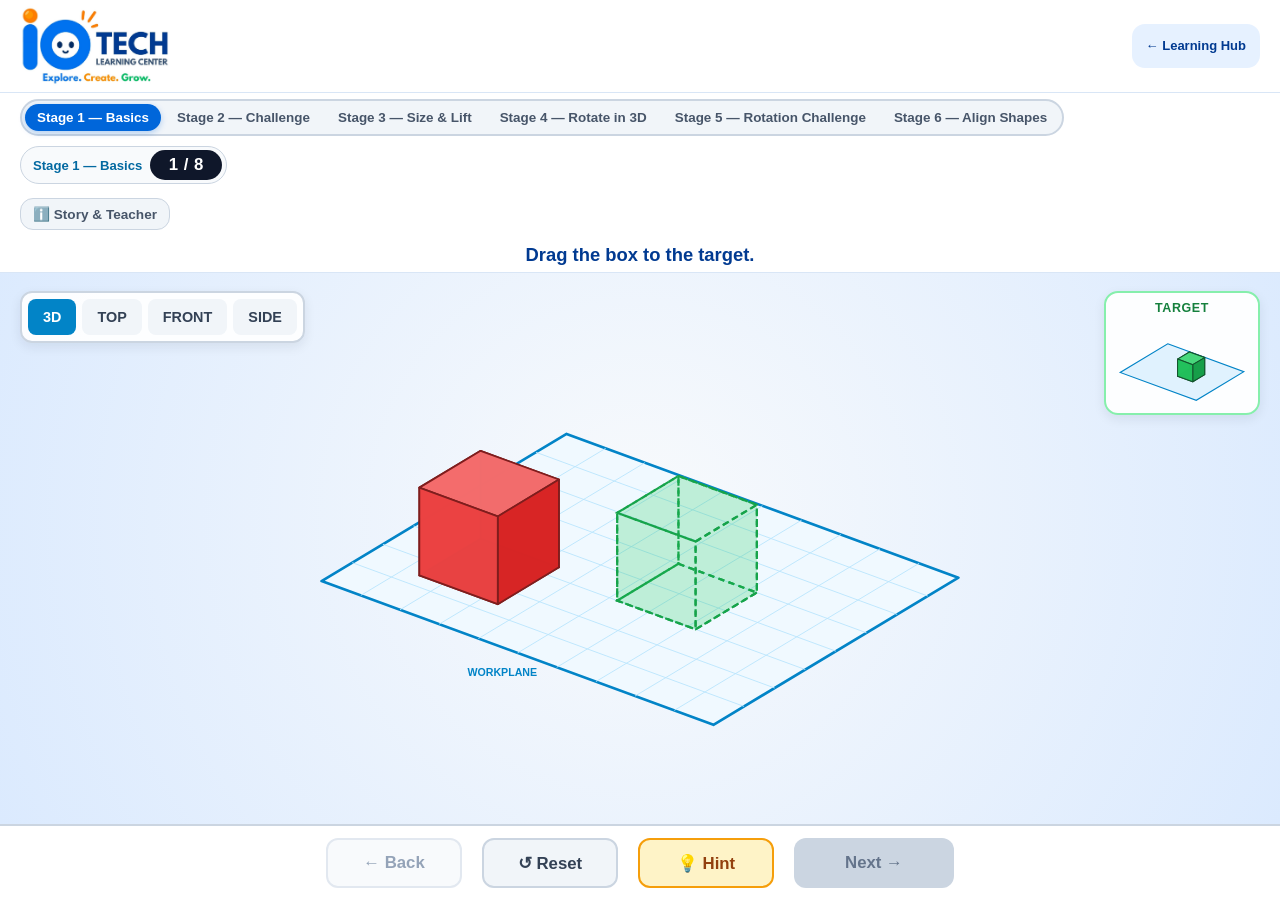
==== commit 7b360af5: "Add io TECH brand styling and Learning Hub navigation" ====
--- a/Builder-Island-Student.html
+++ b/Builder-Island-Student.html
@@ -4,7 +4,7 @@
   <meta charset="UTF-8" />
   <meta name="viewport" content="width=device-width, initial-scale=1.0" />
   <title>Builder Island</title>
-  <link rel="icon" href="data:image/svg+xml,%3Csvg xmlns='http://www.w3.org/2000/svg' viewBox='0 0 64 64'%3E%3Crect x='12' y='16' width='40' height='36' rx='8' fill='%2338bdf8' stroke='%230284c7' stroke-width='4'/%3E%3Ccircle cx='24' cy='34' r='5' fill='%230f172a'/%3E%3Ccircle cx='40' cy='34' r='5' fill='%230f172a'/%3E%3C/svg%3E" />
+  <link rel="icon" type="image/png" href="./assets/io-tech-center-logo.png" />
   <style>
 :root {
   --bg-sky: #e0f2fe;
@@ -709,10 +709,144 @@
  .align-compact-controls .align-control-group { grid-template-columns:repeat(3,minmax(44px,1fr)); gap:4px; }
  .align-compact-controls .align-group-title { grid-column:1/-1; }
 }
+
+/* io TECH brand styling for Builder Island */
+:root {
+  --brand-blue: #0072ef;
+  --brand-dark-blue: #013a91;
+  --brand-orange: #ff7d01;
+  --brand-green: #00bd6a;
+  --action: #0066da;
+  --action-hover: #0056bb;
+  --ink: #12345d;
+  --muted: #48617d;
+  --paper: #f1f7ff;
+  --white: #ffffff;
+  --line: #d9e6f6;
+  --blue-tint: #e6f1ff;
+  --orange-tint: #fff0de;
+  --green-tint: #e4f8ee;
+  --focus: #013a91;
+  --radius-button: 13px;
+  --radius-card: 22px;
+  font-family: -apple-system, BlinkMacSystemFont, "Segoe UI", Roboto, Helvetica, Arial, sans-serif;
+}
+
+body {
+  background: var(--paper);
+}
+
+.lab-header {
+  display: flex;
+  align-items: center;
+  justify-content: space-between;
+  padding: 6px 20px;
+  background: var(--white);
+  border-bottom: 1px solid var(--line);
+  flex-shrink: 0;
+}
+
+.brand {
+  display: block;
+  width: 150px;
+  max-width: 100%;
+  line-height: 0;
+}
+
+.brand-logo {
+  display: block;
+  width: 100%;
+  height: auto;
+  background: var(--white);
+}
+
+.hub-link {
+  display: inline-flex;
+  align-items: center;
+  justify-content: center;
+  min-height: 44px;
+  padding: 6px 14px;
+  border-radius: var(--radius-button);
+  font-size: 13px;
+  font-weight: 650;
+  line-height: 1.4;
+  text-decoration: none;
+  background: var(--blue-tint);
+  color: var(--brand-dark-blue);
+  transition: background 0.15s ease;
+}
+
+.hub-link:hover {
+  background: #d4e7ff;
+}
+
+.top-bar {
+  background: var(--white);
+  border-bottom: 1px solid var(--line);
+}
+
+.short-instruction {
+  color: var(--brand-dark-blue);
+}
+
+.stage-pill.active {
+  background: var(--action);
+  box-shadow: 0 2px 6px rgba(0, 102, 218, 0.28);
+}
+
+.stage-pill:hover:not(.active) {
+  background: var(--blue-tint);
+  color: var(--brand-dark-blue);
+}
+
+.info-corner-btn {
+  border-radius: var(--radius-button);
+}
+
+.info-corner-btn:hover {
+  background: var(--blue-tint);
+  color: var(--brand-dark-blue);
+}
+
+button:focus-visible, a:focus-visible, select:focus-visible {
+  outline: 3px solid var(--focus);
+  outline-offset: 2px;
+}
+
+@media (max-width: 760px) {
+  .lab-header {
+    padding: 6px 12px;
+  }
+  .brand {
+    width: 132px;
+  }
+  .hub-link {
+    min-height: 44px;
+    padding: 6px 10px;
+    font-size: 12px;
+  }
+  .top-bar {
+    padding: 6px 10px;
+    gap: 8px;
+    min-height: auto;
+  }
+  .short-instruction {
+    font-size: 1.15rem;
+  }
+}
 </style>
 </head>
 <body>
   <div class="app-shell">
+    <header class="lab-header">
+      <a class="brand" href="./index.html" aria-label="Builder Island home">
+        <img class="brand-logo" src="./assets/io-tech-center-logo.png" width="1383" height="742" alt="io Tech Learning Center — Explore. Create. Grow." decoding="async">
+      </a>
+      <div class="header-actions">
+        <a class="hub-link" href="../io-tech-learning-hub/">← Learning Hub</a>
+      </div>
+    </header>
+
     <!-- Top Bar: Stage Selector + Current Stage Name + Progress (1 / 8) + Short Instruction -->
     <header class="top-bar">
       <div class="top-left-group">
